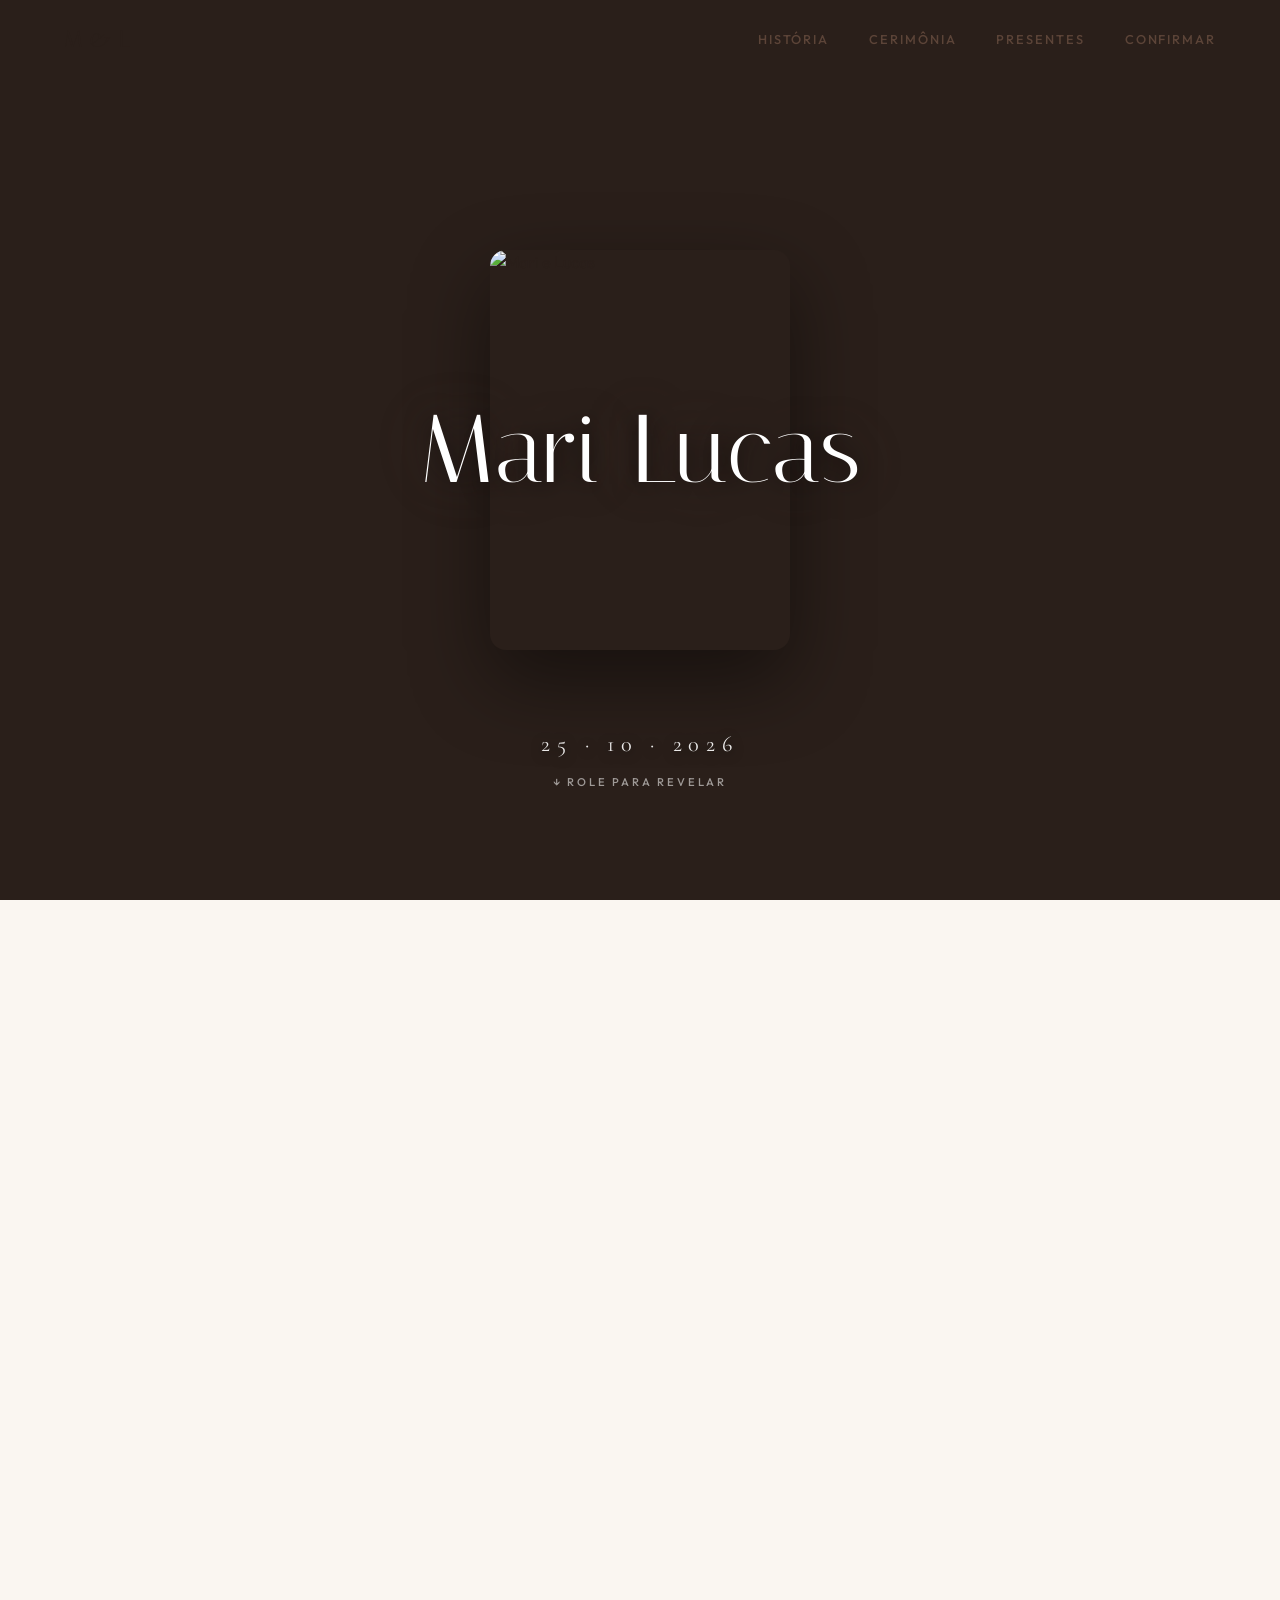
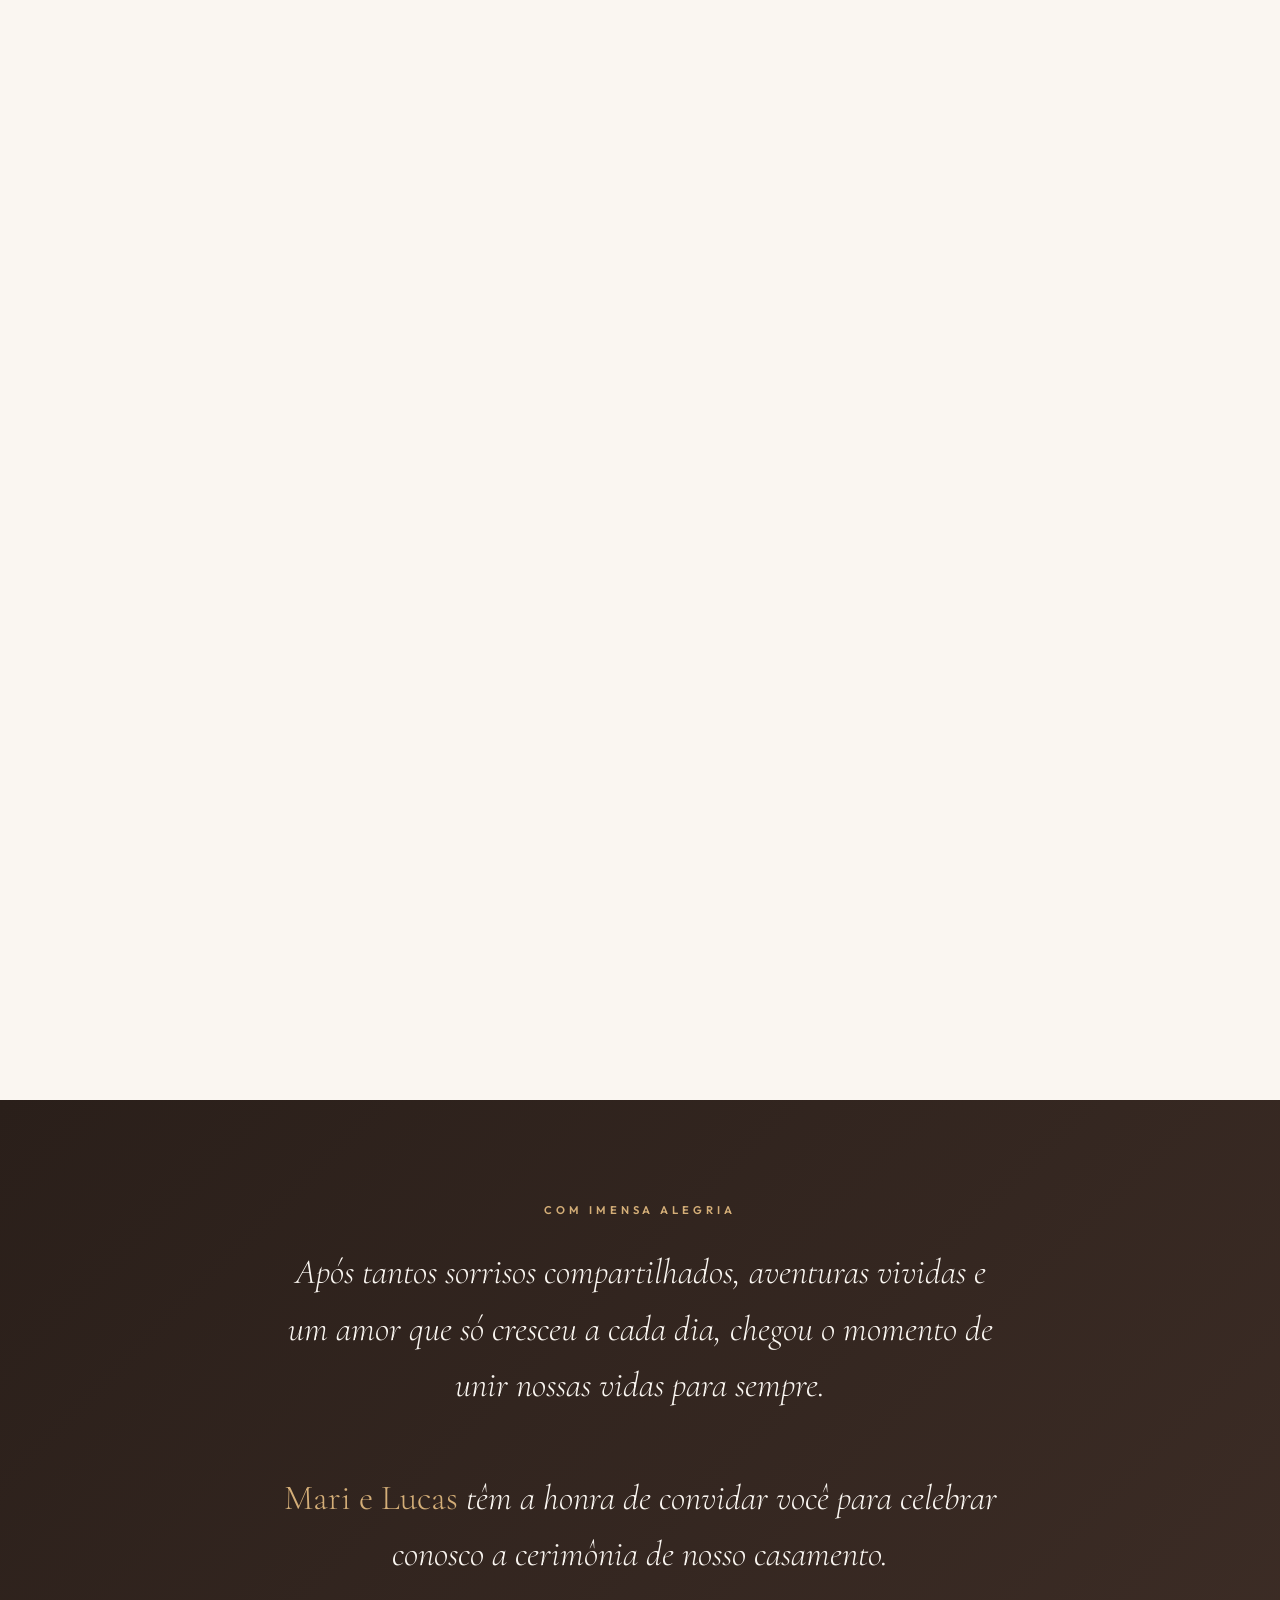
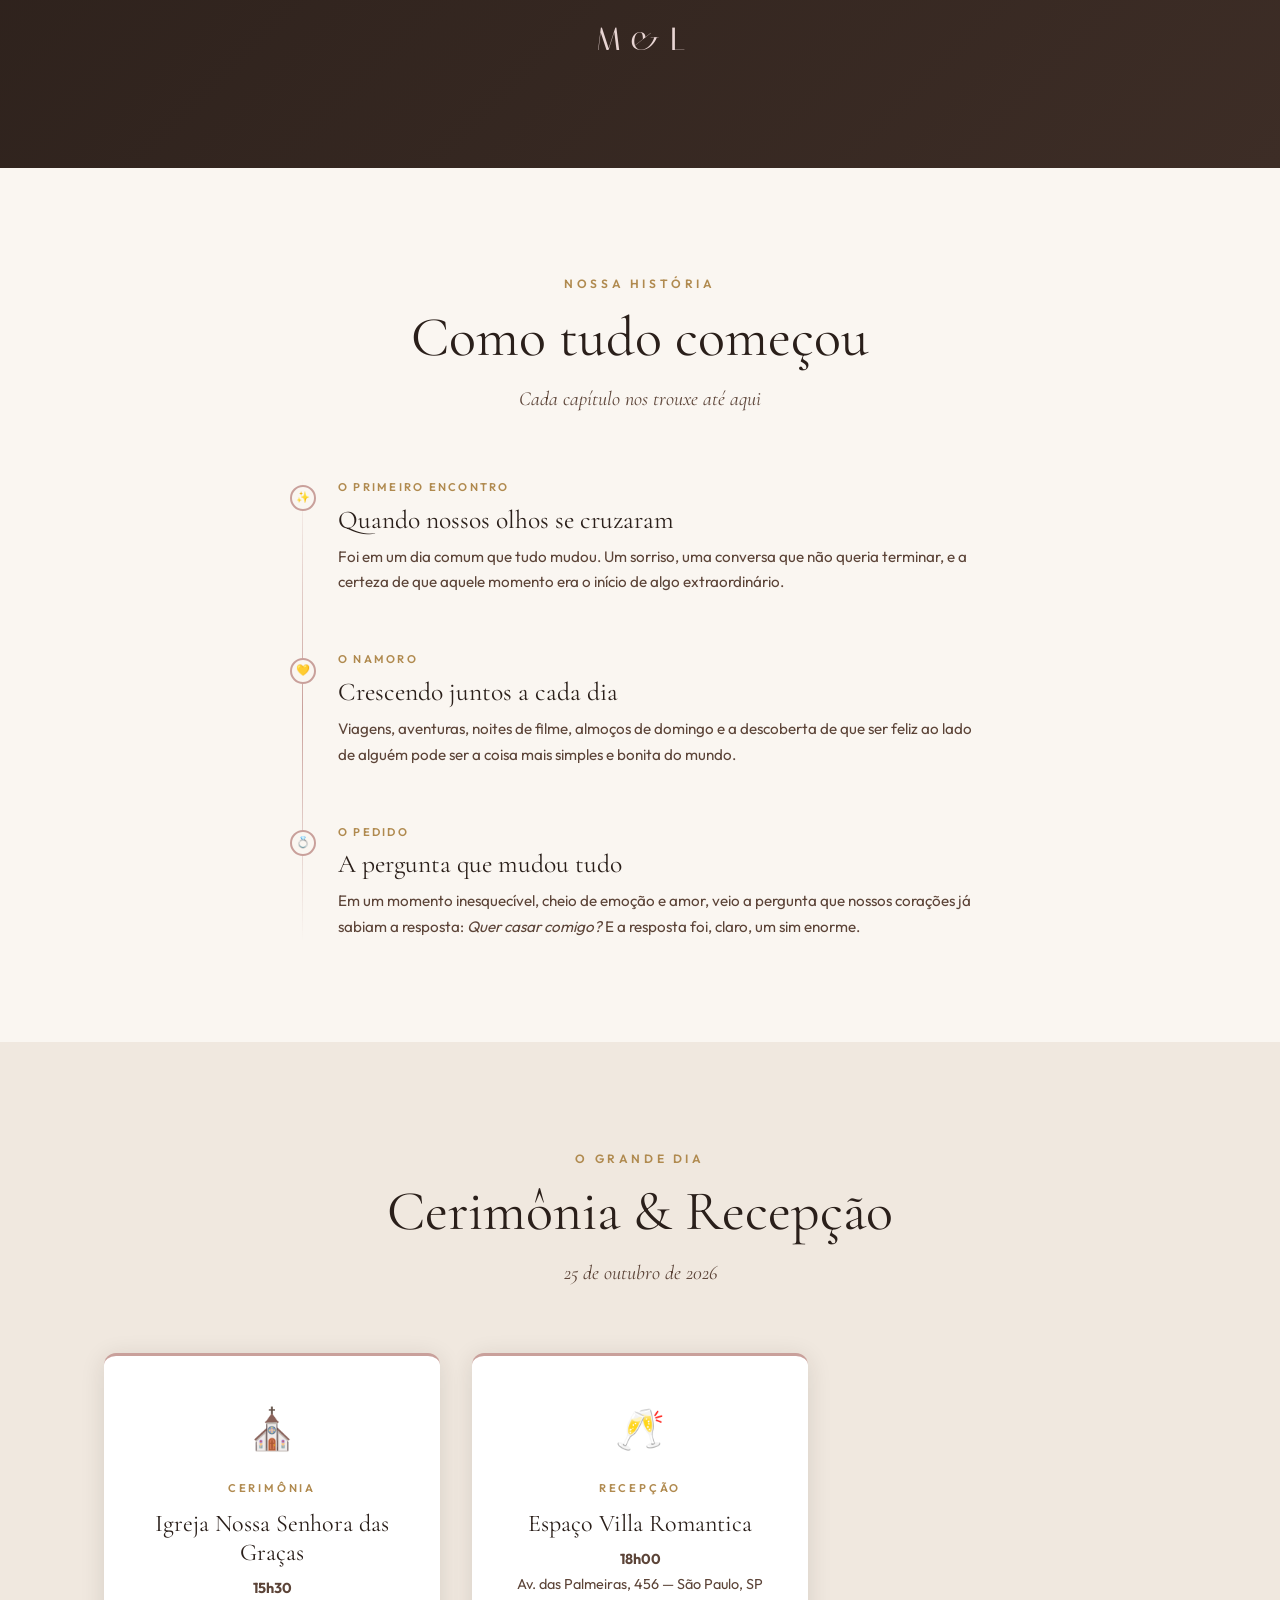
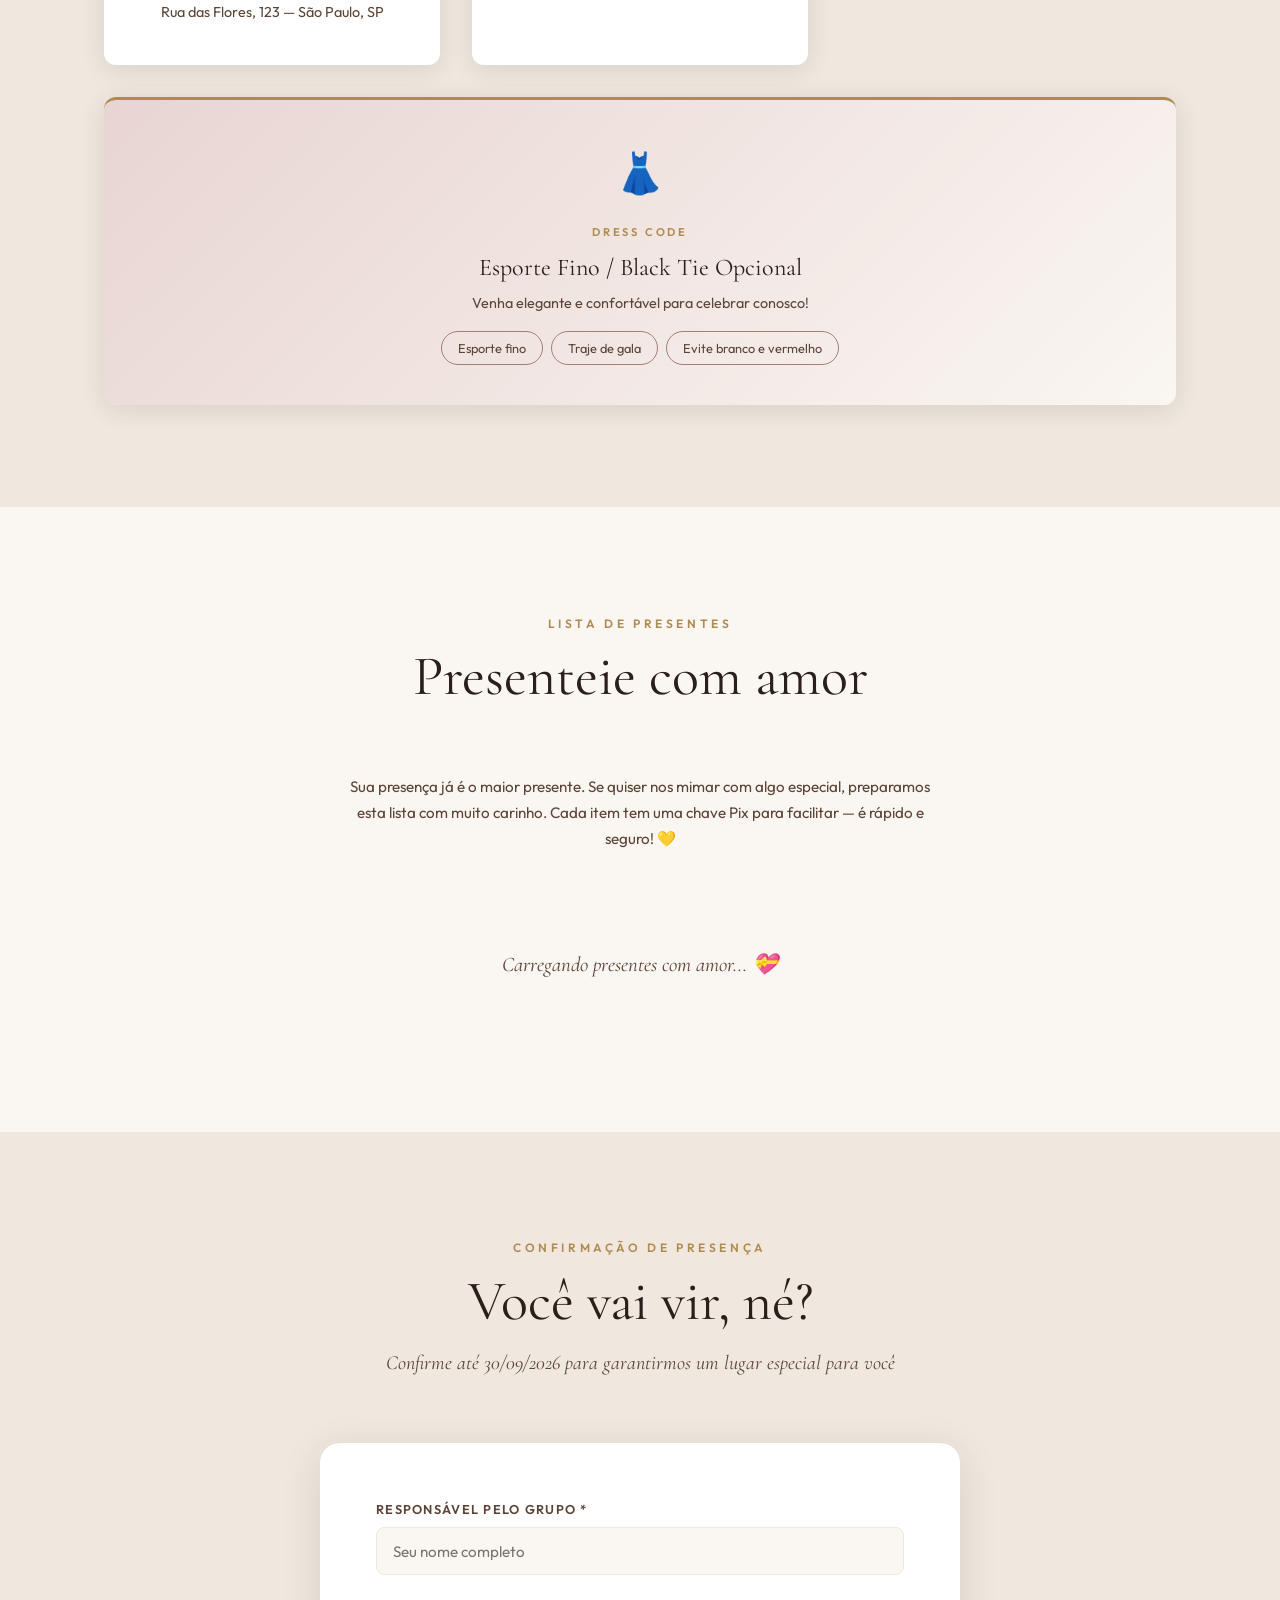
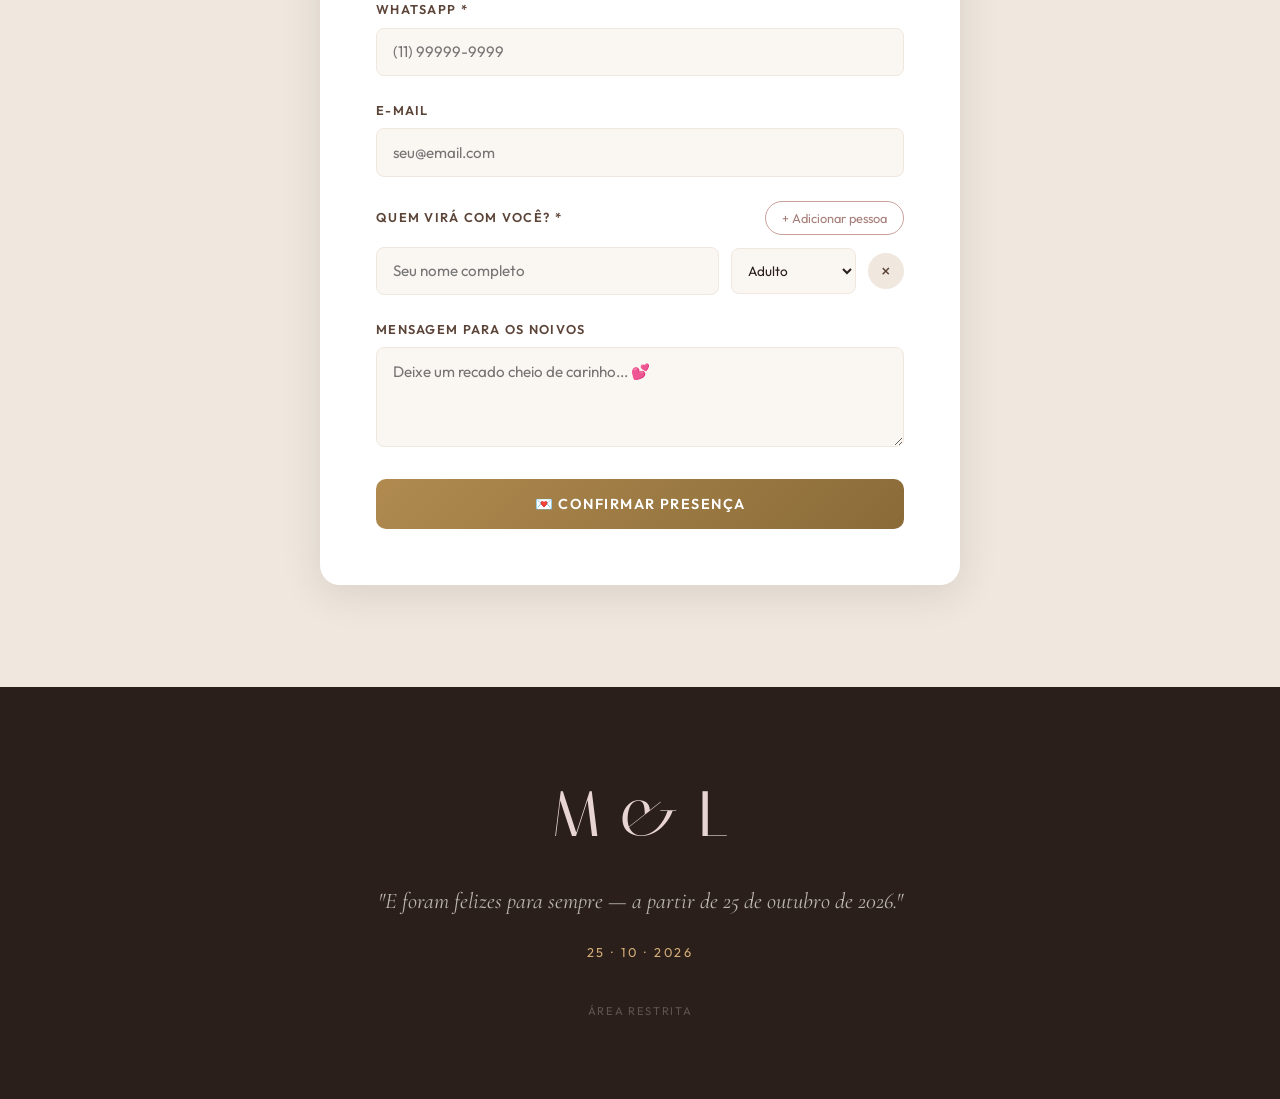
==== index.html @ bda90b71 "feat: site casamento Mari & Lucas" ====
<!DOCTYPE html>
<html lang="pt-BR">
<head>
  <meta charset="UTF-8">
  <meta name="viewport" content="width=device-width, initial-scale=1.0">
  <meta name="description" content="Casamento de Mari e Lucas — 25 de outubro de 2026">
  <title>Mari & Lucas — 25.10.2026</title>
  <link rel="stylesheet" href="style.css">
  <!-- Open Graph -->
  <meta property="og:title" content="Mari & Lucas — Nosso Casamento">
  <meta property="og:description" content="Junte-se a nós neste dia especial — 25 de outubro de 2026">
  <meta property="og:type" content="website">
</head>
<body>

<!-- ── Loader ──────────────────────────────────────────────── -->
<div id="loader">
  <div class="loader-monogram">M &amp; L</div>
  <div class="loader-line"></div>
</div>

<!-- ── Nav ────────────────────────────────────────────────── -->
<nav id="nav">
  <div class="nav-logo">M &amp; L</div>
  <ul class="nav-links">
    <li><a href="#historia">História</a></li>
    <li><a href="#cerimonia">Cerimônia</a></li>
    <li><a href="#presentes">Presentes</a></li>
    <li><a href="#rsvp">Confirmar</a></li>
  </ul>
  <button class="nav-burger" aria-label="Menu">
    <span></span><span></span><span></span>
  </button>
</nav>

<!-- ── Hero: Scroll Expansion ─────────────────────────────── -->
<div id="shero-track">
<section id="hero">

  <!-- BG (some conforme scroll avança) -->
  <div class="shero-bg" id="shero-bg">
    <img src="https://images.unsplash.com/photo-1511795409834-ef04bbd61622?w=1920&q=80&auto=format&fit=crop" alt="" loading="eager">
    <div class="shero-bg-dim"></div>
  </div>

  <!-- Card central que expande -->
  <div class="shero-media" id="shero-media">
    <img src="https://images.unsplash.com/photo-1519741497674-611481863552?w=1280&q=80&auto=format&fit=crop" alt="Mari e Lucas" class="shero-media-img" loading="eager">
    <div class="shero-media-dim" id="shero-media-dim"></div>
  </div>

  <!-- Nomes: separam-se horizontalmente conforme o scroll -->
  <div class="shero-split" aria-hidden="true">
    <span class="shero-word" id="shero-word-left">Mari</span>
    <span class="shero-word" id="shero-word-right">Lucas</span>
  </div>

  <!-- Meta abaixo do card -->
  <div class="shero-meta" id="shero-meta">
    <span class="shero-meta-date" id="shero-meta-date">25 · 10 · 2026</span>
    <span class="shero-meta-hint" id="shero-meta-hint">&#8595; Role para revelar</span>
  </div>

  <!-- Conteúdo revelado após expansão total -->
  <div class="shero-revealed" id="shero-revealed">
    <span class="section-eyebrow shero-eyebrow">Save the Date</span>
    <h1 class="hero-names shero-hero-names">
      Mari <span class="hero-ampersand shero-ampersand">&amp;</span> Lucas
    </h1>
    <p class="hero-date shero-hero-date">25 de outubro de 2026 · São Paulo</p>
    <div class="countdown shero-countdown">
      <div class="countdown-item"><span class="countdown-number" id="cd-days">--</span><span class="countdown-label shero-cd-label">Dias</span></div>
      <span class="countdown-sep shero-cd-sep">:</span>
      <div class="countdown-item"><span class="countdown-number" id="cd-hours">--</span><span class="countdown-label shero-cd-label">Horas</span></div>
      <span class="countdown-sep shero-cd-sep">:</span>
      <div class="countdown-item"><span class="countdown-number" id="cd-minutes">--</span><span class="countdown-label shero-cd-label">Min</span></div>
      <span class="countdown-sep shero-cd-sep">:</span>
      <div class="countdown-item"><span class="countdown-number" id="cd-seconds">--</span><span class="countdown-label shero-cd-label">Seg</span></div>
    </div>
    <a href="#rsvp" class="cta-btn shero-cta"><span>💌</span> Confirmar presença</a>
  </div>

  <!-- Flores mantidas (aparecem com o conteúdo revelado) -->
  <div class="flores-container" aria-hidden="true">

    <!-- Rosa grande — canto superior esquerdo -->
    <div class="flor" id="flor-1" style="top:-2%;left:-4%;width:320px;opacity:0.82">
      <svg viewBox="0 0 300 340" xmlns="http://www.w3.org/2000/svg">
        <g fill="none" stroke-linecap="round" stroke-linejoin="round">
          <!-- Caule -->
          <path d="M150 330 Q145 260 140 200 Q135 150 150 80" stroke="#8a9e6a" stroke-width="2.5" fill="none"/>
          <!-- Folha esquerda -->
          <path d="M143 210 Q110 190 95 165 Q120 158 143 180Z" fill="#a8bf80" opacity="0.7"/>
          <!-- Folha direita -->
          <path d="M140 170 Q170 148 190 130 Q182 158 155 165Z" fill="#8a9e6a" opacity="0.6"/>
          <!-- Pétalas rosa -->
          <ellipse cx="150" cy="72" rx="28" ry="38" fill="#e8c4c0" transform="rotate(-15,150,72)" opacity="0.9"/>
          <ellipse cx="150" cy="72" rx="28" ry="38" fill="#dba8a2" transform="rotate(30,150,72)" opacity="0.85"/>
          <ellipse cx="150" cy="72" rx="28" ry="38" fill="#e8c4c0" transform="rotate(75,150,72)" opacity="0.8"/>
          <ellipse cx="150" cy="72" rx="28" ry="38" fill="#d4948e" transform="rotate(120,150,72)" opacity="0.85"/>
          <ellipse cx="150" cy="72" rx="28" ry="38" fill="#e8c4c0" transform="rotate(165,150,72)" opacity="0.9"/>
          <!-- Centro -->
          <circle cx="150" cy="72" r="16" fill="#c9847e"/>
          <circle cx="150" cy="72" r="9"  fill="#b87070"/>
          <!-- Botão pequeno -->
          <ellipse cx="168" cy="110" rx="10" ry="14" fill="#e8c4c0" transform="rotate(20,168,110)" opacity="0.75"/>
          <ellipse cx="168" cy="110" rx="10" ry="14" fill="#dba8a2" transform="rotate(80,168,110)" opacity="0.7"/>
          <circle cx="168" cy="110" r="6" fill="#c9847e" opacity="0.8"/>
        </g>
      </svg>
    </div>

    <!-- Cerejeira — canto superior direito -->
    <div class="flor" id="flor-2" style="top:-3%;right:-5%;width:280px;opacity:0.78">
      <svg viewBox="0 0 280 320" xmlns="http://www.w3.org/2000/svg">
        <g fill="none">
          <!-- Galhos -->
          <path d="M200 310 Q190 250 170 200 Q155 165 120 120" stroke="#9e8060" stroke-width="2" fill="none"/>
          <path d="M170 200 Q190 175 210 150" stroke="#9e8060" stroke-width="1.5" fill="none"/>
          <path d="M155 165 Q130 145 110 155" stroke="#9e8060" stroke-width="1.5" fill="none"/>
          <path d="M140 135 Q115 110 100 95"  stroke="#9e8060" stroke-width="1.5" fill="none"/>
          <!-- Flores cerejeira -->
          <g opacity="0.88">
            <circle cx="120" cy="118" r="14" fill="#f0d0d5"/>
            <circle cx="112" cy="112" r="10" fill="#e8c0c5"/>
            <circle cx="130" cy="110" r="10" fill="#f0d0d5"/>
            <circle cx="118" cy="105" r="8"  fill="#e0b0b8"/>
            <circle cx="124" cy="116" r="5"  fill="#c8908a"/>
          </g>
          <g opacity="0.82">
            <circle cx="210" cy="148" r="12" fill="#f0d0d5"/>
            <circle cx="202" cy="142" r="9"  fill="#e8c0c5"/>
            <circle cx="220" cy="142" r="9"  fill="#f0d0d5"/>
            <circle cx="208" cy="136" r="7"  fill="#e0b0b8"/>
            <circle cx="214" cy="148" r="4"  fill="#c8908a"/>
          </g>
          <g opacity="0.76">
            <circle cx="100" cy="93"  r="11" fill="#f0d0d5"/>
            <circle cx="93"  cy="88"  r="8"  fill="#e8c0c5"/>
            <circle cx="109" cy="88"  r="8"  fill="#f0d0d5"/>
            <circle cx="100" cy="82"  r="6"  fill="#e0b0b8"/>
            <circle cx="102" cy="93"  r="4"  fill="#c8908a"/>
          </g>
          <g opacity="0.70">
            <circle cx="110" cy="153" r="10" fill="#f0d0d5"/>
            <circle cx="104" cy="148" r="7"  fill="#e8c0c5"/>
            <circle cx="117" cy="148" r="7"  fill="#f0d0d5"/>
            <circle cx="110" cy="143" r="5"  fill="#e0b0b8"/>
            <circle cx="112" cy="153" r="3.5" fill="#c8908a"/>
          </g>
          <!-- Pétalas caindo -->
          <ellipse cx="155" cy="178" rx="5" ry="8"  fill="#f0d0d5" transform="rotate(30,155,178)"  opacity="0.6"/>
          <ellipse cx="175" cy="220" rx="4" ry="7"  fill="#e8c0c5" transform="rotate(-20,175,220)" opacity="0.5"/>
          <ellipse cx="135" cy="195" rx="4" ry="6"  fill="#f0d0d5" transform="rotate(50,135,195)"  opacity="0.45"/>
        </g>
      </svg>
    </div>

    <!-- Eucalipto/verdura — esquerda meio -->
    <div class="flor" id="flor-3" style="top:28%;left:-3%;width:200px;opacity:0.65">
      <svg viewBox="0 0 200 300" xmlns="http://www.w3.org/2000/svg">
        <g fill="none">
          <path d="M100 290 Q98 240 95 180 Q92 130 100 60" stroke="#7a9e78" stroke-width="2" fill="none"/>
          <ellipse cx="88"  cy="240" rx="22" ry="14" fill="#a0c090" transform="rotate(-30,88,240)"  opacity="0.7"/>
          <ellipse cx="110" cy="210" rx="22" ry="14" fill="#8ab080" transform="rotate(25,110,210)"  opacity="0.65"/>
          <ellipse cx="85"  cy="178" rx="20" ry="13" fill="#a0c090" transform="rotate(-35,85,178)"  opacity="0.68"/>
          <ellipse cx="112" cy="150" rx="20" ry="13" fill="#8ab080" transform="rotate(30,112,150)"  opacity="0.62"/>
          <ellipse cx="87"  cy="120" rx="18" ry="12" fill="#a0c090" transform="rotate(-25,87,120)"  opacity="0.65"/>
          <ellipse cx="110" cy="95"  rx="18" ry="12" fill="#8ab080" transform="rotate(20,110,95)"   opacity="0.60"/>
          <ellipse cx="96"  cy="68"  rx="16" ry="10" fill="#a0c090" transform="rotate(-15,96,68)"   opacity="0.55"/>
        </g>
      </svg>
    </div>

    <!-- Margarida — direita meio-baixo -->
    <div class="flor" id="flor-4" style="top:42%;right:-2%;width:180px;opacity:0.70">
      <svg viewBox="0 0 200 280" xmlns="http://www.w3.org/2000/svg">
        <g fill="none">
          <path d="M100 270 Q102 220 105 170 Q108 130 100 70" stroke="#8a9e6a" stroke-width="2" fill="none"/>
          <path d="M103 180 Q125 165 140 145 Q128 168 105 172Z" fill="#a8bf80" opacity="0.65"/>
          <path d="M104 150 Q80 133 68 112 Q92 118 105 138Z"  fill="#8a9e6a" opacity="0.60"/>
          <!-- Margarida -->
          <g transform="translate(100,68)">
            <ellipse rx="7" ry="20" fill="#faf0e0" transform="rotate(0)"   opacity="0.9"/>
            <ellipse rx="7" ry="20" fill="#f5e8d0" transform="rotate(36)"  opacity="0.85"/>
            <ellipse rx="7" ry="20" fill="#faf0e0" transform="rotate(72)"  opacity="0.9"/>
            <ellipse rx="7" ry="20" fill="#f5e8d0" transform="rotate(108)" opacity="0.85"/>
            <ellipse rx="7" ry="20" fill="#faf0e0" transform="rotate(144)" opacity="0.9"/>
            <ellipse rx="7" ry="20" fill="#f5e8d0" transform="rotate(180)" opacity="0.85"/>
            <ellipse rx="7" ry="20" fill="#faf0e0" transform="rotate(216)" opacity="0.9"/>
            <ellipse rx="7" ry="20" fill="#f5e8d0" transform="rotate(252)" opacity="0.85"/>
            <ellipse rx="7" ry="20" fill="#faf0e0" transform="rotate(288)" opacity="0.9"/>
            <ellipse rx="7" ry="20" fill="#f5e8d0" transform="rotate(324)" opacity="0.85"/>
            <circle r="13" fill="#d4a840"/>
            <circle r="8"  fill="#b88828"/>
          </g>
          <!-- Botão -->
          <g transform="translate(118,120)">
            <ellipse rx="5" ry="13" fill="#faf0e0" transform="rotate(0)"   opacity="0.75"/>
            <ellipse rx="5" ry="13" fill="#f5e8d0" transform="rotate(60)"  opacity="0.7"/>
            <ellipse rx="5" ry="13" fill="#faf0e0" transform="rotate(120)" opacity="0.75"/>
            <ellipse rx="5" ry="13" fill="#f5e8d0" transform="rotate(180)" opacity="0.7"/>
            <ellipse rx="5" ry="13" fill="#faf0e0" transform="rotate(240)" opacity="0.75"/>
            <ellipse rx="5" ry="13" fill="#f5e8d0" transform="rotate(300)" opacity="0.7"/>
            <circle r="8" fill="#d4a840"/>
          </g>
        </g>
      </svg>
    </div>

    <!-- Peônia pequena — canto inferior esquerdo do hero -->
    <div class="flor" id="flor-5" style="bottom:4%;left:3%;width:160px;opacity:0.60">
      <svg viewBox="0 0 180 200" xmlns="http://www.w3.org/2000/svg">
        <g fill="none">
          <path d="M90 190 Q88 160 85 130 Q82 100 90 55" stroke="#8a9e6a" stroke-width="1.8" fill="none"/>
          <path d="M87 140 Q62 125 50 105 Q74 110 87 130Z" fill="#a8bf80" opacity="0.6"/>
          <path d="M88 110 Q110 95 125 78 Q115 100 92 105Z" fill="#8a9e6a" opacity="0.55"/>
          <!-- Peônia -->
          <ellipse cx="90" cy="52" rx="24" ry="30" fill="#edc8c4" transform="rotate(-10,90,52)" opacity="0.88"/>
          <ellipse cx="90" cy="52" rx="24" ry="30" fill="#e4b8b2" transform="rotate(34,90,52)"  opacity="0.82"/>
          <ellipse cx="90" cy="52" rx="24" ry="30" fill="#edc8c4" transform="rotate(78,90,52)"  opacity="0.85"/>
          <ellipse cx="90" cy="52" rx="24" ry="30" fill="#e4b8b2" transform="rotate(122,90,52)" opacity="0.80"/>
          <ellipse cx="90" cy="52" rx="20" ry="25" fill="#f0d0cc" transform="rotate(12,90,52)"  opacity="0.9"/>
          <ellipse cx="90" cy="52" rx="20" ry="25" fill="#e8c0bc" transform="rotate(57,90,52)"  opacity="0.85"/>
          <ellipse cx="90" cy="52" rx="20" ry="25" fill="#f0d0cc" transform="rotate(102,90,52)" opacity="0.9"/>
          <circle cx="90" cy="52" r="12" fill="#d4a0a0"/>
          <circle cx="90" cy="52" r="6"  fill="#c08888"/>
        </g>
      </svg>
    </div>

    <!-- Ramo dourado — canto inferior direito do hero -->
    <div class="flor" id="flor-6" style="bottom:2%;right:2%;width:200px;opacity:0.55">
      <svg viewBox="0 0 220 240" xmlns="http://www.w3.org/2000/svg">
        <g fill="none">
          <path d="M110 230 Q108 190 106 155 Q104 120 110 70" stroke="#b09050" stroke-width="1.8" fill="none"/>
          <path d="M107 165 Q82 148 68 128 Q90 132 107 152Z"  fill="#c8a860" opacity="0.55"/>
          <path d="M108 135 Q132 118 148 100 Q136 124 110 128Z" fill="#b09050" opacity="0.50"/>
          <path d="M109 105 Q88 88 75 68 Q97 76 109 96Z"    fill="#c8a860" opacity="0.48"/>
          <!-- Berries douradas -->
          <circle cx="110" cy="68" r="9"  fill="#c8a840" opacity="0.80"/>
          <circle cx="102" cy="60" r="7"  fill="#d4b850" opacity="0.75"/>
          <circle cx="120" cy="60" r="7"  fill="#c0983a" opacity="0.78"/>
          <circle cx="108" cy="52" r="6"  fill="#d4b850" opacity="0.70"/>
          <circle cx="118" cy="52" r="5"  fill="#c8a840" opacity="0.72"/>
          <circle cx="110" cy="44" r="5"  fill="#d4b850" opacity="0.65"/>
          <!-- Hastes berries -->
          <line x1="110" y1="68" x2="102" y2="60" stroke="#9e7830" stroke-width="1" opacity="0.6"/>
          <line x1="110" y1="68" x2="120" y2="60" stroke="#9e7830" stroke-width="1" opacity="0.6"/>
          <line x1="110" y1="68" x2="108" y2="52" stroke="#9e7830" stroke-width="1" opacity="0.5"/>
          <line x1="110" y1="68" x2="118" y2="52" stroke="#9e7830" stroke-width="1" opacity="0.5"/>
          <line x1="110" y1="68" x2="110" y2="44" stroke="#9e7830" stroke-width="1" opacity="0.45"/>
        </g>
      </svg>
    </div>

  </div>
  <!-- /flores-container -->

</section>
</div><!-- /#shero-track -->

<!-- ── Anúncio ─────────────────────────────────────────────── -->
<section id="anuncio">
  <div class="anuncio-inner">
    <div class="anuncio-eyebrow reveal">Com imensa alegria</div>
    <p class="anuncio-text reveal reveal-delay-1">
      Após tantos sorrisos compartilhados, aventuras vividas
      e um amor que só cresceu a cada dia, chegou o momento
      de unir nossas vidas para sempre.<br><br>
      <em>Mari e Lucas</em> têm a honra de convidar você
      para celebrar conosco a cerimônia de nosso casamento.
    </p>
    <div class="anuncio-signature reveal reveal-delay-2">M &amp; L</div>
  </div>
</section>

<!-- ── História ────────────────────────────────────────────── -->
<section id="historia">
  <div class="section">
    <div class="section-header reveal">
      <span class="section-eyebrow">Nossa história</span>
      <h2 class="section-title">Como tudo começou</h2>
      <p class="section-subtitle">Cada capítulo nos trouxe até aqui</p>
    </div>

    <div class="timeline">
      <div class="timeline-item reveal">
        <div class="timeline-dot">✨</div>
        <div class="timeline-year">O primeiro encontro</div>
        <h3 class="timeline-title">Quando nossos olhos se cruzaram</h3>
        <p class="timeline-desc">
          Foi em um dia comum que tudo mudou. Um sorriso, uma conversa que não queria terminar,
          e a certeza de que aquele momento era o início de algo extraordinário.
        </p>
      </div>

      <div class="timeline-item reveal reveal-delay-1">
        <div class="timeline-dot">💛</div>
        <div class="timeline-year">O namoro</div>
        <h3 class="timeline-title">Crescendo juntos a cada dia</h3>
        <p class="timeline-desc">
          Viagens, aventuras, noites de filme, almoços de domingo e a descoberta de que
          ser feliz ao lado de alguém pode ser a coisa mais simples e bonita do mundo.
        </p>
      </div>

      <div class="timeline-item reveal reveal-delay-2">
        <div class="timeline-dot">💍</div>
        <div class="timeline-year">O pedido</div>
        <h3 class="timeline-title">A pergunta que mudou tudo</h3>
        <p class="timeline-desc">
          Em um momento inesquecível, cheio de emoção e amor, veio a pergunta que
          nossos corações já sabiam a resposta: <em>Quer casar comigo?</em>
          E a resposta foi, claro, um sim enorme.
        </p>
      </div>
    </div>
  </div>
</section>

<!-- ── Cerimônia ────────────────────────────────────────────── -->
<section id="cerimonia">
  <div class="section">
    <div class="section-header reveal">
      <span class="section-eyebrow">O grande dia</span>
      <h2 class="section-title">Cerimônia &amp; Recepção</h2>
      <p class="section-subtitle">25 de outubro de 2026</p>
    </div>

    <div class="cerimonia-grid">
      <div class="cerimonia-card reveal">
        <div class="cerimonia-icon">⛪</div>
        <div class="cerimonia-tipo">Cerimônia</div>
        <h3 class="cerimonia-name" id="venue-ceremony-name">Igreja Nossa Senhora das Graças</h3>
        <p class="cerimonia-info">
          <strong>15h30</strong><br>
          <span id="venue-ceremony-address">Rua das Flores, 123 — São Paulo, SP</span>
        </p>
      </div>

      <div class="cerimonia-card reveal reveal-delay-1">
        <div class="cerimonia-icon">🥂</div>
        <div class="cerimonia-tipo">Recepção</div>
        <h3 class="cerimonia-name" id="venue-reception-name">Espaço Villa Romantica</h3>
        <p class="cerimonia-info">
          <strong>18h00</strong><br>
          <span id="venue-reception-address">Av. das Palmeiras, 456 — São Paulo, SP</span>
        </p>
      </div>

      <div class="cerimonia-card dresscode-card reveal reveal-delay-2">
        <div class="cerimonia-icon">👗</div>
        <div class="cerimonia-tipo">Dress Code</div>
        <h3 class="cerimonia-name">Esporte Fino / Black Tie Opcional</h3>
        <p class="cerimonia-info">Venha elegante e confortável para celebrar conosco!</p>
        <div class="dresscode-tags">
          <span class="dresscode-tag">Esporte fino</span>
          <span class="dresscode-tag">Traje de gala</span>
          <span class="dresscode-tag">Evite branco e vermelho</span>
        </div>
      </div>
    </div>
  </div>
</section>

<!-- ── Presentes ────────────────────────────────────────────── -->
<section id="presentes">
  <div class="section">
    <div class="section-header reveal">
      <span class="section-eyebrow">Lista de presentes</span>
      <h2 class="section-title">Presenteie com amor</h2>
    </div>

    <p class="presentes-intro reveal">
      Sua presença já é o maior presente. Se quiser nos mimar com algo especial,
      preparamos esta lista com muito carinho. Cada item tem uma chave Pix para
      facilitar — é rápido e seguro! 💛
    </p>

    <div id="presentes-grid" class="presentes-grid">
      <div class="presentes-loading">Carregando presentes com amor... 💝</div>
    </div>
  </div>
</section>

<!-- ── Modal de Presente ────────────────────────────────────── -->
<div id="modal-overlay" class="modal-overlay" role="dialog" aria-modal="true">
  <div class="modal">
    <button class="modal-close" onclick="fecharModal()" aria-label="Fechar">×</button>

    <!-- Step 1: Pix -->
    <div id="modal-step-1" class="modal-step active">
      <span class="section-eyebrow">Você escolheu</span>
      <h3 class="modal-presente-nome" id="modal-nome">—</h3>
      <div class="modal-presente-valor" id="modal-valor">—</div>

      <p class="modal-instrucao">
        Copie a chave Pix abaixo, abra o aplicativo do seu banco,
        e faça o Pix para os noivos. Depois volte aqui e confirme! 💛
      </p>

      <div class="pix-box">
        <div>
          <div style="font-size:0.7rem;color:var(--brown-mid);margin-bottom:0.25rem;">Chave Pix · <span id="modal-pix-nome"></span></div>
          <div class="pix-key" id="modal-pix-key">—</div>
        </div>
        <button id="btn-copy-pix" class="btn-copy">Copiar</button>
      </div>

      <button id="btn-ja-fiz-pix" class="btn-primary">✓ Já fiz o Pix</button>
      <button onclick="fecharModal()" class="btn-secondary">Voltar para presentes</button>
    </div>

    <!-- Step 2: Formulário -->
    <div id="modal-step-2" class="modal-step">
      <span class="section-eyebrow">Confirmar presente</span>
      <h3 style="font-family:'Cormorant Garamond',serif;font-size:1.5rem;margin:0.5rem 0 1.5rem;">Conta pra gente que foi você! 💕</h3>

      <form id="modal-form" novalidate>
        <input type="hidden" id="modal-presente-nome-form">
        <input type="hidden" id="modal-presente-valor-form">

        <div class="form-group-modal">
          <label class="form-label" for="modal-nome-pessoa">Seu nome *</label>
          <input class="form-input" type="text" id="modal-nome-pessoa" placeholder="Como você se chama" required>
        </div>

        <div class="form-group-modal">
          <label class="form-label" for="modal-telefone">WhatsApp *</label>
          <input class="form-input" type="tel" id="modal-telefone" placeholder="(11) 99999-9999" required>
        </div>

        <div class="form-group-modal">
          <label class="form-label" for="modal-mensagem-pix">Mensagem para os noivos</label>
          <textarea class="form-input form-textarea" id="modal-mensagem-pix" placeholder="Escreva algo com carinho... 💛" style="min-height:80px;"></textarea>
        </div>

        <button type="submit" id="btn-confirmar-pix" class="btn-primary">Confirmar presente 🎁</button>
        <button type="button" id="btn-voltar-pix" class="btn-secondary">← Voltar</button>
      </form>
    </div>

    <!-- Step 3: Sucesso -->
    <div id="modal-step-3" class="modal-step">
      <div class="modal-success">
        <div class="modal-success-icon">💝</div>
        <h3>Muito obrigados!</h3>
        <p>Seu presente foi registrado com muito amor.<br>
           Mal podemos esperar para celebrar com você!</p>
        <button id="btn-fechar-modal" class="btn-primary" style="margin-top:1.5rem;">Fechar</button>
      </div>
    </div>
  </div>
</div>

<!-- ── RSVP ────────────────────────────────────────────────── -->
<section id="rsvp">
  <div class="section">
    <div class="section-header reveal">
      <span class="section-eyebrow">Confirmação de presença</span>
      <h2 class="section-title">Você vai vir, né?</h2>
      <p class="section-subtitle">Confirme até 30/09/2026 para garantirmos um lugar especial para você</p>
    </div>

    <div class="rsvp-form reveal">
      <form id="rsvp-form" novalidate>
        <div class="form-group">
          <label class="form-label" for="rsvp-responsavel">Responsável pelo grupo *</label>
          <input class="form-input" type="text" id="rsvp-responsavel" placeholder="Seu nome completo" required>
        </div>

        <div class="form-group">
          <label class="form-label" for="rsvp-telefone">WhatsApp *</label>
          <input class="form-input" type="tel" id="rsvp-telefone" placeholder="(11) 99999-9999" required>
        </div>

        <div class="form-group">
          <label class="form-label" for="rsvp-email">E-mail</label>
          <input class="form-input" type="email" id="rsvp-email" placeholder="seu@email.com">
        </div>

        <!-- Lista de convidados -->
        <div class="form-group">
          <div class="convidados-header">
            <label class="form-label" style="margin:0;">Quem virá com você? *</label>
            <button type="button" id="btn-add-convidado" class="btn-add-convidado">
              + Adicionar pessoa
            </button>
          </div>

          <div id="convidados-container">
            <div class="convidado-row">
              <input type="text" class="form-input convidado-nome" placeholder="Seu nome completo" required>
              <select class="convidado-faixa">
                <option value="adulto">Adulto</option>
                <option value="crianca">Criança (≤12)</option>
              </select>
              <button type="button" class="btn-remove-convidado" onclick="removeConvidado(this)">×</button>
            </div>
          </div>
        </div>

        <div class="form-group">
          <label class="form-label" for="rsvp-mensagem">Mensagem para os noivos</label>
          <textarea class="form-input form-textarea" id="rsvp-mensagem" placeholder="Deixe um recado cheio de carinho... 💕"></textarea>
        </div>

        <button type="submit" id="btn-rsvp-submit" class="btn-primary">
          💌 Confirmar presença
        </button>
      </form>

      <div id="rsvp-success" class="rsvp-success">
        <div class="rsvp-success-icon">🎊</div>
        <h3>Presença confirmada!</h3>
        <p>Que alegria! Mal podemos esperar para celebrar com você no dia 25/10/2026. 💕</p>
      </div>
    </div>
  </div>
</section>

<!-- ── Footer ──────────────────────────────────────────────── -->
<footer id="footer">
  <div class="footer-monogram">M &amp; L</div>
  <p class="footer-frase">"E foram felizes para sempre — a partir de 25 de outubro de 2026."</p>
  <div class="footer-date">25 · 10 · 2026</div>
  <a href="admin.html" class="footer-admin-link">área restrita</a>
</footer>

<!-- ── Scripts ─────────────────────────────────────────────── -->
<script src="config.js"></script>
<script>
  // Preenche info de venue a partir do config
  document.addEventListener('DOMContentLoaded', () => {
    const set = (id, val) => { const el = document.getElementById(id); if (el && val) el.textContent = val; };
    set('venue-ceremony-name',    CONFIG.VENUE_CEREMONY);
    set('venue-ceremony-address', CONFIG.VENUE_CEREMONY_ADDRESS);
    set('venue-reception-name',   CONFIG.VENUE_RECEPTION);
    set('venue-reception-address',CONFIG.VENUE_RECEPTION_ADDRESS);
  });
</script>
<script src="script.js"></script>
</body>
</html>
---- style.css ----
/* ============================================================
   style.css — Site de Casamento Mari & Lucas
   Paleta: rosé #c9a09b · dourado #b08a4f · off-white #faf6f1 · marrom #2a1f1a
   ============================================================ */

@import url('https://fonts.googleapis.com/css2?family=Cormorant+Garamond:ital,wght@0,300;0,400;0,500;0,600;1,300;1,400;1,500&family=Italiana&family=Outfit:wght@300;400;500;600&display=swap');

/* ── Reset & Base ─────────────────────────────────────────── */
*, *::before, *::after { box-sizing: border-box; margin: 0; padding: 0; }

:root {
  --rose:      #c9a09b;
  --rose-light:#e8d5d3;
  --rose-dark: #a57e79;
  --gold:      #b08a4f;
  --gold-light:#d4ae78;
  --gold-dark: #8a6b38;
  --cream:     #faf6f1;
  --cream-dark:#f0e8df;
  --brown:     #2a1f1a;
  --brown-mid: #5c4438;
  --white:     #ffffff;
  --shadow:    rgba(42,31,26,0.12);
  --radius:    12px;
  --transition: 0.4s cubic-bezier(0.4, 0, 0.2, 1);
}

html { scroll-behavior: smooth; font-size: 16px; }

body {
  font-family: 'Outfit', sans-serif;
  background: var(--cream);
  color: var(--brown);
  line-height: 1.6;
  overflow-x: hidden; /* evita scroll horizontal das flores */
}

img { max-width: 100%; display: block; }
a { color: inherit; text-decoration: none; }
button { cursor: pointer; border: none; background: none; font-family: inherit; }

/* ── Tipografia ───────────────────────────────────────────── */
.font-italiana   { font-family: 'Italiana', serif; }
.font-cormorant  { font-family: 'Cormorant Garamond', serif; }

h1, h2, h3 { font-family: 'Cormorant Garamond', serif; font-weight: 400; line-height: 1.2; }

.section-eyebrow {
  font-family: 'Outfit', sans-serif;
  font-size: 0.75rem;
  font-weight: 600;
  letter-spacing: 0.3em;
  text-transform: uppercase;
  color: var(--gold);
}

.section-title {
  font-family: 'Cormorant Garamond', serif;
  font-size: clamp(2rem, 5vw, 3.5rem);
  font-weight: 400;
  color: var(--brown);
  margin-top: 0.5rem;
}

.section-subtitle {
  font-family: 'Cormorant Garamond', serif;
  font-style: italic;
  font-size: clamp(1rem, 2.5vw, 1.25rem);
  color: var(--brown-mid);
  margin-top: 0.75rem;
}

/* ── Loader ───────────────────────────────────────────────── */
#loader {
  position: fixed;
  inset: 0;
  background: var(--cream);
  display: flex;
  flex-direction: column;
  align-items: center;
  justify-content: center;
  z-index: 9999;
  transition: opacity 0.6s ease, visibility 0.6s ease;
}

#loader.hidden { opacity: 0; visibility: hidden; pointer-events: none; }

.loader-monogram {
  font-family: 'Italiana', serif;
  font-size: clamp(3rem, 8vw, 5rem);
  color: var(--brown);
  animation: loaderPulse 1.5s ease-in-out infinite;
}

.loader-line {
  width: 60px;
  height: 1px;
  background: var(--gold);
  margin: 1.5rem auto 0;
  animation: loaderLine 1.5s ease-in-out infinite 0.3s;
}

@keyframes loaderPulse {
  0%, 100% { opacity: 0.4; transform: scale(0.97); }
  50%       { opacity: 1;   transform: scale(1); }
}

@keyframes loaderLine {
  0%, 100% { transform: scaleX(0.3); opacity: 0.4; }
  50%       { transform: scaleX(1);   opacity: 1; }
}

/* ── Nav ──────────────────────────────────────────────────── */
#nav {
  position: fixed;
  top: 0;
  left: 0;
  right: 0;
  z-index: 100;
  display: flex;
  align-items: center;
  justify-content: space-between;
  padding: 1.25rem 5%;
  transition: background var(--transition), box-shadow var(--transition), padding var(--transition);
}

#nav.scrolled {
  background: rgba(250,246,241,0.95);
  backdrop-filter: blur(12px);
  box-shadow: 0 1px 20px var(--shadow);
  padding: 0.85rem 5%;
}

.nav-logo {
  font-family: 'Italiana', serif;
  font-size: 1.5rem;
  color: var(--brown);
}

.nav-links {
  display: flex;
  gap: 2.5rem;
  list-style: none;
}

.nav-links a {
  font-size: 0.8rem;
  font-weight: 500;
  letter-spacing: 0.15em;
  text-transform: uppercase;
  color: var(--brown-mid);
  transition: color var(--transition);
}
.nav-links a:hover { color: var(--gold); }

.nav-burger {
  display: none;
  flex-direction: column;
  gap: 5px;
  width: 28px;
  padding: 4px 0;
}
.nav-burger span {
  display: block;
  height: 1.5px;
  background: var(--brown);
  transition: all 0.3s ease;
}

/* Mobile nav */
@media (max-width: 768px) {
  .nav-links {
    position: fixed;
    top: 0; right: -100%;
    width: 75vw;
    max-width: 320px;
    height: 100vh;
    background: var(--cream);
    flex-direction: column;
    align-items: center;
    justify-content: center;
    gap: 2.5rem;
    transition: right 0.4s ease;
    box-shadow: -8px 0 30px var(--shadow);
  }
  .nav-links.open { right: 0; }
  .nav-links a { font-size: 1rem; }
  .nav-burger { display: flex; }
}

/* ── Decorative divider ──────────────────────────────────── */
.divider {
  display: flex;
  align-items: center;
  gap: 1.5rem;
  margin: 3rem 0;
}
.divider::before, .divider::after {
  content: '';
  flex: 1;
  height: 1px;
  background: linear-gradient(to right, transparent, var(--rose));
}
.divider::after { background: linear-gradient(to left, transparent, var(--rose)); }
.divider-icon { color: var(--rose); font-size: 1.2rem; }

/* ── Flores parallax ─────────────────────────────────────── */
.flores-container {
  position: absolute;
  inset: 0;
  pointer-events: none;
  overflow: visible;
  z-index: 6;
  opacity: 0;
}

.flor {
  position: absolute;
  will-change: transform;
  transition: transform 0.05s linear;
}

.flor svg {
  width: 100%;
  height: auto;
  filter: drop-shadow(0 4px 12px rgba(201,160,155,0.18));
}

@media (max-width: 768px) { #flor-3, #flor-4 { display: none; } }
@media (max-width: 480px) { #flor-5, #flor-6 { display: none; } }

/* ── Scroll Expansion Hero ─────────────────────────────────── */
#shero-track {
  position: relative;
  height: 300vh;
}

#hero {
  position: sticky;
  top: 0;
  height: 100vh;
  overflow: hidden;
  background: var(--brown);
}

.shero-bg {
  position: absolute;
  inset: 0;
  z-index: 0;
  opacity: 0;
}
.shero-bg img {
  width: 100%;
  height: 100%;
  object-fit: cover;
  display: block;
}
.shero-bg-dim {
  position: absolute;
  inset: 0;
  background: rgba(0,0,0,0.32);
}

.shero-media {
  position: absolute;
  top: 50%;
  left: 50%;
  transform: translate(-50%, -50%);
  overflow: hidden;
  border-radius: 16px;
  z-index: 3;
  width: 300px;
  height: 400px;
  box-shadow: 0 30px 80px rgba(0,0,0,0.45);
}
@media (max-width: 768px) { .shero-media { width: 240px; height: 320px; } }

.shero-media-img {
  width: 100%;
  height: 100%;
  object-fit: cover;
  display: block;
}
.shero-media-dim { position: absolute; inset: 0; }

.shero-split {
  position: absolute;
  top: 50%;
  left: 0;
  right: 0;
  transform: translateY(-50%);
  display: flex;
  justify-content: center;
  align-items: center;
  gap: 2rem;
  z-index: 4;
  pointer-events: none;
}
.shero-word {
  font-family: 'Italiana', serif;
  font-size: clamp(2.5rem, 8vw, 6rem);
  color: #fff;
  text-shadow: 0 2px 24px rgba(0,0,0,0.65), 0 0 60px rgba(201,160,155,0.25);
  white-space: nowrap;
  will-change: transform;
}

.shero-meta {
  position: absolute;
  bottom: 12%;
  left: 0;
  right: 0;
  text-align: center;
  z-index: 4;
  display: flex;
  flex-direction: column;
  align-items: center;
  gap: 0.75rem;
}
.shero-meta-date {
  font-family: 'Cormorant Garamond', serif;
  font-size: clamp(1rem, 2.5vw, 1.4rem);
  color: rgba(255,255,255,0.9);
  letter-spacing: 0.3em;
  text-shadow: 0 2px 12px rgba(0,0,0,0.75);
}
.shero-meta-hint {
  font-size: 0.7rem;
  font-weight: 500;
  letter-spacing: 0.25em;
  text-transform: uppercase;
  color: rgba(255,255,255,0.55);
  animation: sheroHint 2s ease-in-out infinite;
}
@keyframes sheroHint {
  0%, 100% { transform: translateY(0);   opacity: 0.55; }
  50%       { transform: translateY(6px); opacity: 0.85; }
}

.shero-revealed {
  position: absolute;
  inset: 0;
  z-index: 5;
  display: flex;
  flex-direction: column;
  align-items: center;
  justify-content: center;
  text-align: center;
  padding: 5rem 2rem 2rem; /* top compensa o nav fixo (~64px) */
  opacity: 0;
  pointer-events: none;
}
.shero-revealed.active { pointer-events: auto; }

/* Text overrides for the dark hero bg */
.shero-eyebrow    { color: var(--gold-light) !important; margin-bottom: 1rem; }
.shero-hero-names { color: #fff !important; }
.shero-ampersand  { color: var(--gold-light) !important; }
.shero-hero-date  { color: rgba(255,255,255,0.78) !important; margin-top: 1rem !important; }
.shero-cd-label   { color: rgba(255,255,255,0.62) !important; }
.shero-cd-sep     { color: rgba(255,255,255,0.32) !important; }
.shero-countdown .countdown-number {
  background: linear-gradient(135deg, #ffffff, var(--gold-light)) !important;
  -webkit-background-clip: text !important;
  -webkit-text-fill-color: transparent !important;
  background-clip: text !important;
}
.shero-cta { margin-top: 2rem; }

.hero-eyebrow { margin-bottom: 1.5rem; }

.hero-names {
  font-family: 'Italiana', serif;
  font-size: clamp(3.5rem, 12vw, 9rem);
  color: var(--brown);
  line-height: 1;
  letter-spacing: 0.02em;
}

.hero-ampersand {
  color: var(--gold);
  font-size: 0.55em;
  display: block;
  margin: 0.2em 0;
}

.hero-date {
  font-family: 'Cormorant Garamond', serif;
  font-style: italic;
  font-size: clamp(1.1rem, 3vw, 1.6rem);
  color: var(--brown-mid);
  margin-top: 1.5rem;
  letter-spacing: 0.05em;
}

/* Countdown */
.countdown {
  display: flex;
  gap: clamp(1rem, 4vw, 3rem);
  margin: 2.5rem 0 3rem;
  flex-wrap: wrap;
  justify-content: center;
}

.countdown-item {
  display: flex;
  flex-direction: column;
  align-items: center;
  gap: 0.35rem;
  min-width: 70px;
}

.countdown-number {
  font-family: 'Cormorant Garamond', serif;
  font-size: clamp(2.5rem, 6vw, 4rem);
  font-weight: 300;
  color: var(--brown);
  line-height: 1;
  background: linear-gradient(135deg, var(--brown), var(--gold-dark));
  -webkit-background-clip: text;
  -webkit-text-fill-color: transparent;
  background-clip: text;
}

.countdown-label {
  font-size: 0.65rem;
  font-weight: 600;
  letter-spacing: 0.25em;
  text-transform: uppercase;
  color: var(--rose-dark);
}

.countdown-sep {
  font-family: 'Cormorant Garamond', serif;
  font-size: 2.5rem;
  color: var(--rose-light);
  align-self: flex-start;
  padding-top: 0.5rem;
}

.cta-btn {
  display: inline-flex;
  align-items: center;
  gap: 0.75rem;
  padding: 1rem 2.5rem;
  background: linear-gradient(135deg, var(--gold), var(--gold-dark));
  color: var(--white);
  font-size: 0.8rem;
  font-weight: 600;
  letter-spacing: 0.2em;
  text-transform: uppercase;
  border-radius: 50px;
  box-shadow: 0 4px 20px rgba(176,138,79,0.35);
  transition: all var(--transition);
}
.cta-btn:hover {
  transform: translateY(-2px);
  box-shadow: 0 8px 30px rgba(176,138,79,0.45);
}

/* ── Section base ────────────────────────────────────────── */
.section {
  padding: clamp(4rem, 8vw, 8rem) 5%;
  max-width: 1200px;
  margin: 0 auto;
}

.section-header { text-align: center; margin-bottom: 4rem; }

/* ── Reveal on scroll ────────────────────────────────────── */
.reveal {
  opacity: 0;
  transform: translateY(40px);
  transition: opacity 0.7s ease, transform 0.7s ease;
}
.reveal.visible {
  opacity: 1;
  transform: translateY(0);
}
.reveal-delay-1 { transition-delay: 0.1s; }
.reveal-delay-2 { transition-delay: 0.2s; }
.reveal-delay-3 { transition-delay: 0.3s; }
.reveal-delay-4 { transition-delay: 0.4s; }

/* ── Anúncio ──────────────────────────────────────────────── */
#anuncio {
  background: linear-gradient(135deg, var(--brown) 0%, #3d2d26 100%);
  padding: clamp(4rem, 8vw, 8rem) 5%;
  text-align: center;
  color: var(--cream);
}

.anuncio-inner { max-width: 720px; margin: 0 auto; }

.anuncio-eyebrow {
  font-size: 0.7rem;
  font-weight: 600;
  letter-spacing: 0.35em;
  text-transform: uppercase;
  color: var(--gold-light);
  margin-bottom: 1.5rem;
}

.anuncio-text {
  font-family: 'Cormorant Garamond', serif;
  font-style: italic;
  font-size: clamp(1.4rem, 4vw, 2.2rem);
  font-weight: 300;
  line-height: 1.6;
  color: var(--cream);
}

.anuncio-text em {
  font-style: normal;
  color: var(--gold-light);
}

.anuncio-signature {
  font-family: 'Italiana', serif;
  font-size: 2rem;
  color: var(--rose-light);
  margin-top: 2rem;
}

/* ── História ─────────────────────────────────────────────── */
#historia { background: var(--cream); }

.timeline {
  position: relative;
  max-width: 700px;
  margin: 0 auto;
  padding-left: 3rem;
}

.timeline::before {
  content: '';
  position: absolute;
  left: 12px;
  top: 0;
  bottom: 0;
  width: 1px;
  background: linear-gradient(to bottom, transparent, var(--rose), transparent);
}

.timeline-item {
  position: relative;
  margin-bottom: 3.5rem;
}
.timeline-item:last-child { margin-bottom: 0; }

.timeline-dot {
  position: absolute;
  left: -3rem;
  top: 0.4rem;
  width: 26px;
  height: 26px;
  border-radius: 50%;
  background: var(--cream);
  border: 2px solid var(--rose);
  display: flex;
  align-items: center;
  justify-content: center;
  font-size: 0.7rem;
}

.timeline-year {
  font-size: 0.7rem;
  font-weight: 600;
  letter-spacing: 0.2em;
  color: var(--gold);
  text-transform: uppercase;
  margin-bottom: 0.5rem;
}

.timeline-title {
  font-family: 'Cormorant Garamond', serif;
  font-size: 1.6rem;
  color: var(--brown);
  margin-bottom: 0.5rem;
}

.timeline-desc {
  color: var(--brown-mid);
  font-size: 0.95rem;
  line-height: 1.7;
}

/* ── Cerimônia ─────────────────────────────────────────────── */
#cerimonia { background: var(--cream-dark); }

.cerimonia-grid {
  display: grid;
  grid-template-columns: repeat(auto-fit, minmax(280px, 1fr));
  gap: 2rem;
}

.cerimonia-card {
  background: var(--white);
  border-radius: var(--radius);
  padding: 2.5rem 2rem;
  text-align: center;
  box-shadow: 0 4px 24px var(--shadow);
  border-top: 3px solid var(--rose);
  transition: transform var(--transition), box-shadow var(--transition);
}
.cerimonia-card:hover {
  transform: translateY(-4px);
  box-shadow: 0 12px 40px var(--shadow);
}

.cerimonia-icon {
  font-size: 2.5rem;
  margin-bottom: 1.25rem;
}

.cerimonia-tipo {
  font-size: 0.7rem;
  font-weight: 600;
  letter-spacing: 0.25em;
  text-transform: uppercase;
  color: var(--gold);
  margin-bottom: 0.75rem;
}

.cerimonia-name {
  font-family: 'Cormorant Garamond', serif;
  font-size: 1.5rem;
  color: var(--brown);
  margin-bottom: 0.5rem;
}

.cerimonia-info {
  font-size: 0.9rem;
  color: var(--brown-mid);
  line-height: 1.7;
}

.dresscode-card {
  grid-column: 1 / -1;
  background: linear-gradient(135deg, var(--rose-light), var(--cream));
  border-top-color: var(--gold);
}

.dresscode-tags {
  display: flex;
  flex-wrap: wrap;
  gap: 0.5rem;
  justify-content: center;
  margin-top: 1rem;
}

.dresscode-tag {
  padding: 0.35rem 1rem;
  border: 1px solid var(--rose-dark);
  border-radius: 50px;
  font-size: 0.8rem;
  color: var(--brown-mid);
}

/* ── Presentes ─────────────────────────────────────────────── */
#presentes { background: var(--cream); }

.presentes-intro {
  text-align: center;
  max-width: 600px;
  margin: 0 auto 3rem;
  color: var(--brown-mid);
  font-size: 0.95rem;
  line-height: 1.7;
}

.presentes-grid {
  display: grid;
  grid-template-columns: repeat(auto-fill, minmax(260px, 1fr));
  gap: 1.5rem;
}

.presente-card {
  background: var(--white);
  border-radius: var(--radius);
  overflow: hidden;
  box-shadow: 0 4px 20px var(--shadow);
  transition: transform var(--transition), box-shadow var(--transition);
  cursor: pointer;
  border: 1px solid var(--cream-dark);
}
.presente-card:hover {
  transform: translateY(-5px);
  box-shadow: 0 12px 40px rgba(42,31,26,0.15);
}
.presente-card.dado { opacity: 0.55; pointer-events: none; }

.presente-img {
  width: 100%;
  height: 180px;
  object-fit: cover;
  background: var(--cream-dark);
  display: flex;
  align-items: center;
  justify-content: center;
  font-size: 3rem;
}

.presente-img img { width: 100%; height: 100%; object-fit: cover; }

.presente-body { padding: 1.25rem; }

.presente-nome {
  font-family: 'Cormorant Garamond', serif;
  font-size: 1.2rem;
  color: var(--brown);
  margin-bottom: 0.35rem;
}

.presente-desc {
  font-size: 0.85rem;
  color: var(--brown-mid);
  margin-bottom: 1rem;
  line-height: 1.6;
}

.presente-preco {
  font-family: 'Cormorant Garamond', serif;
  font-size: 1.4rem;
  color: var(--gold-dark);
  font-weight: 500;
}

.presente-status-badge {
  display: inline-block;
  margin-top: 0.5rem;
  padding: 0.2rem 0.75rem;
  border-radius: 50px;
  font-size: 0.7rem;
  font-weight: 600;
  letter-spacing: 0.1em;
  text-transform: uppercase;
  background: var(--rose-light);
  color: var(--rose-dark);
}
.presente-status-badge.dado {
  background: var(--cream-dark);
  color: var(--brown-mid);
}

.presentes-loading, .presentes-empty {
  grid-column: 1 / -1;
  text-align: center;
  padding: 3rem;
  color: var(--brown-mid);
  font-family: 'Cormorant Garamond', serif;
  font-style: italic;
  font-size: 1.3rem;
}

/* ── Modal ─────────────────────────────────────────────────── */
.modal-overlay {
  position: fixed;
  inset: 0;
  background: rgba(42,31,26,0.55);
  backdrop-filter: blur(6px);
  z-index: 500;
  display: flex;
  align-items: center;
  justify-content: center;
  padding: 1.5rem;
  opacity: 0;
  visibility: hidden;
  transition: all 0.3s ease;
}
.modal-overlay.open { opacity: 1; visibility: visible; }

.modal {
  background: var(--cream);
  border-radius: 20px;
  max-width: 480px;
  width: 100%;
  max-height: 90vh;
  overflow-y: auto;
  padding: 2.5rem 2rem;
  position: relative;
  box-shadow: 0 20px 60px rgba(42,31,26,0.3);
  transform: scale(0.95) translateY(20px);
  transition: transform 0.3s ease;
}
.modal-overlay.open .modal { transform: scale(1) translateY(0); }

.modal-close {
  position: absolute;
  top: 1.25rem;
  right: 1.25rem;
  width: 36px;
  height: 36px;
  border-radius: 50%;
  background: var(--cream-dark);
  display: flex;
  align-items: center;
  justify-content: center;
  font-size: 1rem;
  color: var(--brown-mid);
  transition: all var(--transition);
}
.modal-close:hover { background: var(--rose-light); color: var(--brown); }

.modal-step { display: none; }
.modal-step.active { display: block; }

.modal-presente-nome {
  font-family: 'Cormorant Garamond', serif;
  font-size: 1.75rem;
  color: var(--brown);
  margin-bottom: 0.5rem;
}

.modal-presente-valor {
  font-family: 'Cormorant Garamond', serif;
  font-size: 2rem;
  color: var(--gold-dark);
  margin-bottom: 1.5rem;
}

.modal-instrucao {
  font-size: 0.9rem;
  color: var(--brown-mid);
  line-height: 1.7;
  margin-bottom: 1.5rem;
}

.pix-box {
  background: var(--white);
  border: 1px dashed var(--rose);
  border-radius: var(--radius);
  padding: 1.25rem;
  display: flex;
  align-items: center;
  justify-content: space-between;
  gap: 1rem;
  margin-bottom: 1.5rem;
}

.pix-key {
  font-family: 'Outfit', sans-serif;
  font-size: 0.95rem;
  color: var(--brown);
  word-break: break-all;
}

.btn-copy {
  padding: 0.5rem 1rem;
  background: var(--rose-light);
  border: none;
  border-radius: 8px;
  font-size: 0.8rem;
  color: var(--brown);
  white-space: nowrap;
  transition: all var(--transition);
}
.btn-copy:hover { background: var(--rose); color: var(--white); }
.btn-copy.copied { background: #c8e6c9; color: #2e7d32; }

.btn-primary {
  display: block;
  width: 100%;
  padding: 1rem;
  background: linear-gradient(135deg, var(--gold), var(--gold-dark));
  color: var(--white);
  border-radius: 10px;
  font-weight: 600;
  font-size: 0.9rem;
  letter-spacing: 0.1em;
  text-transform: uppercase;
  margin-top: 1rem;
  transition: all var(--transition);
}
.btn-primary:hover { opacity: 0.9; transform: translateY(-1px); }
.btn-primary:disabled { opacity: 0.5; cursor: not-allowed; transform: none; }

.btn-secondary {
  display: block;
  width: 100%;
  padding: 0.85rem;
  background: transparent;
  border: 1px solid var(--rose);
  border-radius: 10px;
  color: var(--brown-mid);
  font-size: 0.85rem;
  margin-top: 0.75rem;
  transition: all var(--transition);
}
.btn-secondary:hover { background: var(--rose-light); }

/* ── RSVP ─────────────────────────────────────────────────── */
#rsvp { background: var(--cream-dark); }

.rsvp-form {
  max-width: 640px;
  margin: 0 auto;
  background: var(--white);
  border-radius: 20px;
  padding: clamp(2rem, 5vw, 3.5rem);
  box-shadow: 0 8px 40px var(--shadow);
}

.form-group { margin-bottom: 1.5rem; }

.form-label {
  display: block;
  font-size: 0.8rem;
  font-weight: 600;
  letter-spacing: 0.1em;
  text-transform: uppercase;
  color: var(--brown-mid);
  margin-bottom: 0.5rem;
}

.form-input, .form-textarea, .form-select {
  width: 100%;
  padding: 0.85rem 1rem;
  border: 1.5px solid var(--cream-dark);
  border-radius: 8px;
  font-size: 0.95rem;
  font-family: 'Outfit', sans-serif;
  color: var(--brown);
  background: var(--cream);
  transition: border-color var(--transition);
  outline: none;
}
.form-input:focus, .form-textarea:focus {
  border-color: var(--rose);
  background: var(--white);
}

.form-textarea { resize: vertical; min-height: 100px; }

/* Convidados dinâmicos */
.convidados-header {
  display: flex;
  align-items: center;
  justify-content: space-between;
  margin-bottom: 0.75rem;
}

.btn-add-convidado {
  display: flex;
  align-items: center;
  gap: 0.5rem;
  padding: 0.5rem 1rem;
  border: 1px solid var(--rose);
  border-radius: 50px;
  font-size: 0.8rem;
  color: var(--rose-dark);
  transition: all var(--transition);
}
.btn-add-convidado:hover { background: var(--rose-light); }

.convidado-row {
  display: grid;
  grid-template-columns: 1fr auto auto;
  gap: 0.75rem;
  align-items: center;
  margin-bottom: 0.75rem;
}

.convidado-row select {
  padding: 0.75rem;
  border: 1.5px solid var(--cream-dark);
  border-radius: 8px;
  font-size: 0.85rem;
  font-family: 'Outfit', sans-serif;
  color: var(--brown);
  background: var(--cream);
  outline: none;
}

.btn-remove-convidado {
  width: 36px;
  height: 36px;
  border-radius: 50%;
  background: var(--cream-dark);
  color: var(--brown-mid);
  font-size: 1.1rem;
  display: flex;
  align-items: center;
  justify-content: center;
  transition: all var(--transition);
  flex-shrink: 0;
}
.btn-remove-convidado:hover { background: #ffe0e0; color: #c62828; }

.rsvp-success {
  text-align: center;
  padding: 2rem;
  display: none;
}
.rsvp-success.show { display: block; }
.rsvp-success-icon { font-size: 4rem; margin-bottom: 1rem; }
.rsvp-success h3 {
  font-family: 'Cormorant Garamond', serif;
  font-size: 2rem;
  margin-bottom: 0.75rem;
}
.rsvp-success p { color: var(--brown-mid); }

/* ── Formulário modal ─────────────────────────────────────── */
.form-group-modal { margin-bottom: 1.25rem; }

.modal-success {
  text-align: center;
  padding: 2rem 1rem;
}
.modal-success-icon { font-size: 4rem; margin-bottom: 1rem; }
.modal-success h3 {
  font-family: 'Cormorant Garamond', serif;
  font-size: 1.75rem;
  margin-bottom: 0.75rem;
  color: var(--brown);
}
.modal-success p { color: var(--brown-mid); font-size: 0.9rem; }

/* ── Footer ───────────────────────────────────────────────── */
#footer {
  background: var(--brown);
  padding: clamp(3rem, 6vw, 5rem) 5%;
  text-align: center;
  color: var(--cream);
}

.footer-monogram {
  font-family: 'Italiana', serif;
  font-size: clamp(2.5rem, 6vw, 4rem);
  color: var(--rose-light);
  margin-bottom: 1rem;
}

.footer-frase {
  font-family: 'Cormorant Garamond', serif;
  font-style: italic;
  font-size: clamp(1rem, 2.5vw, 1.4rem);
  color: rgba(250,246,241,0.7);
  margin-bottom: 1.5rem;
}

.footer-date {
  font-size: 0.8rem;
  letter-spacing: 0.2em;
  text-transform: uppercase;
  color: var(--gold-light);
}

.footer-admin-link {
  display: inline-block;
  margin-top: 2.5rem;
  font-size: 0.7rem;
  color: rgba(250,246,241,0.25);
  letter-spacing: 0.15em;
  text-transform: uppercase;
  transition: color var(--transition);
}
.footer-admin-link:hover { color: rgba(250,246,241,0.6); }

/* ── Toast ─────────────────────────────────────────────────── */
.toast {
  position: fixed;
  bottom: 2rem;
  left: 50%;
  transform: translateX(-50%) translateY(100px);
  background: var(--brown);
  color: var(--cream);
  padding: 0.85rem 1.75rem;
  border-radius: 50px;
  font-size: 0.85rem;
  z-index: 9998;
  box-shadow: 0 8px 30px rgba(0,0,0,0.25);
  transition: transform 0.35s ease;
  white-space: nowrap;
}
.toast.show { transform: translateX(-50%) translateY(0); }
.toast.success { border-left: 4px solid #81c784; }
.toast.error   { border-left: 4px solid #e57373; }

/* ── Utilitários ──────────────────────────────────────────── */
.text-center { text-align: center; }
.mt-1 { margin-top: 0.5rem; }
.mt-2 { margin-top: 1rem; }
.mt-3 { margin-top: 1.5rem; }

/* ── Responsivo extra ─────────────────────────────────────── */
@media (max-width: 480px) {
  .countdown { gap: 0.75rem; }
  .countdown-sep { display: none; }
  .convidado-row { grid-template-columns: 1fr auto; }
  .convidado-row select { grid-column: 1 / -1; }
  .pix-box { flex-direction: column; align-items: stretch; }
  .btn-copy { width: 100%; }
}

@media (max-width: 640px) {
  .cerimonia-grid { grid-template-columns: 1fr; }
  .dresscode-card { grid-column: unset; }
}
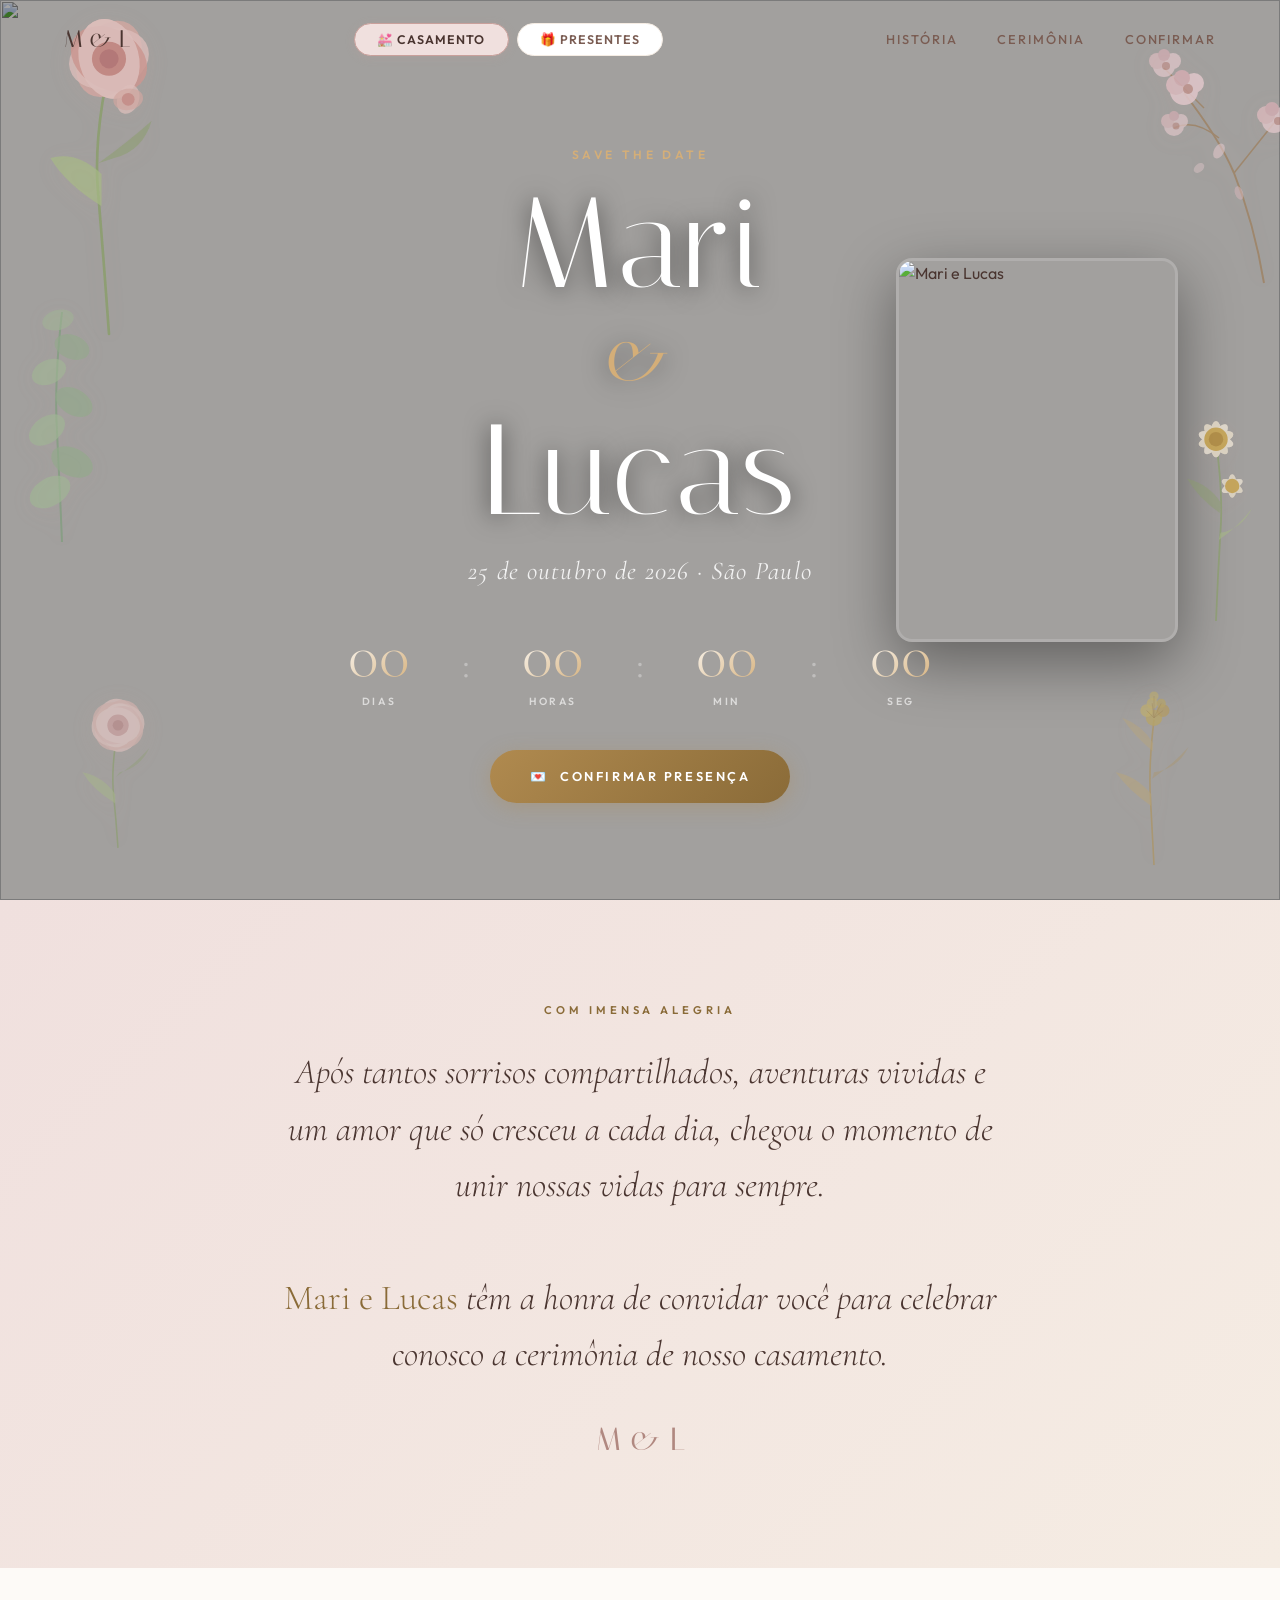
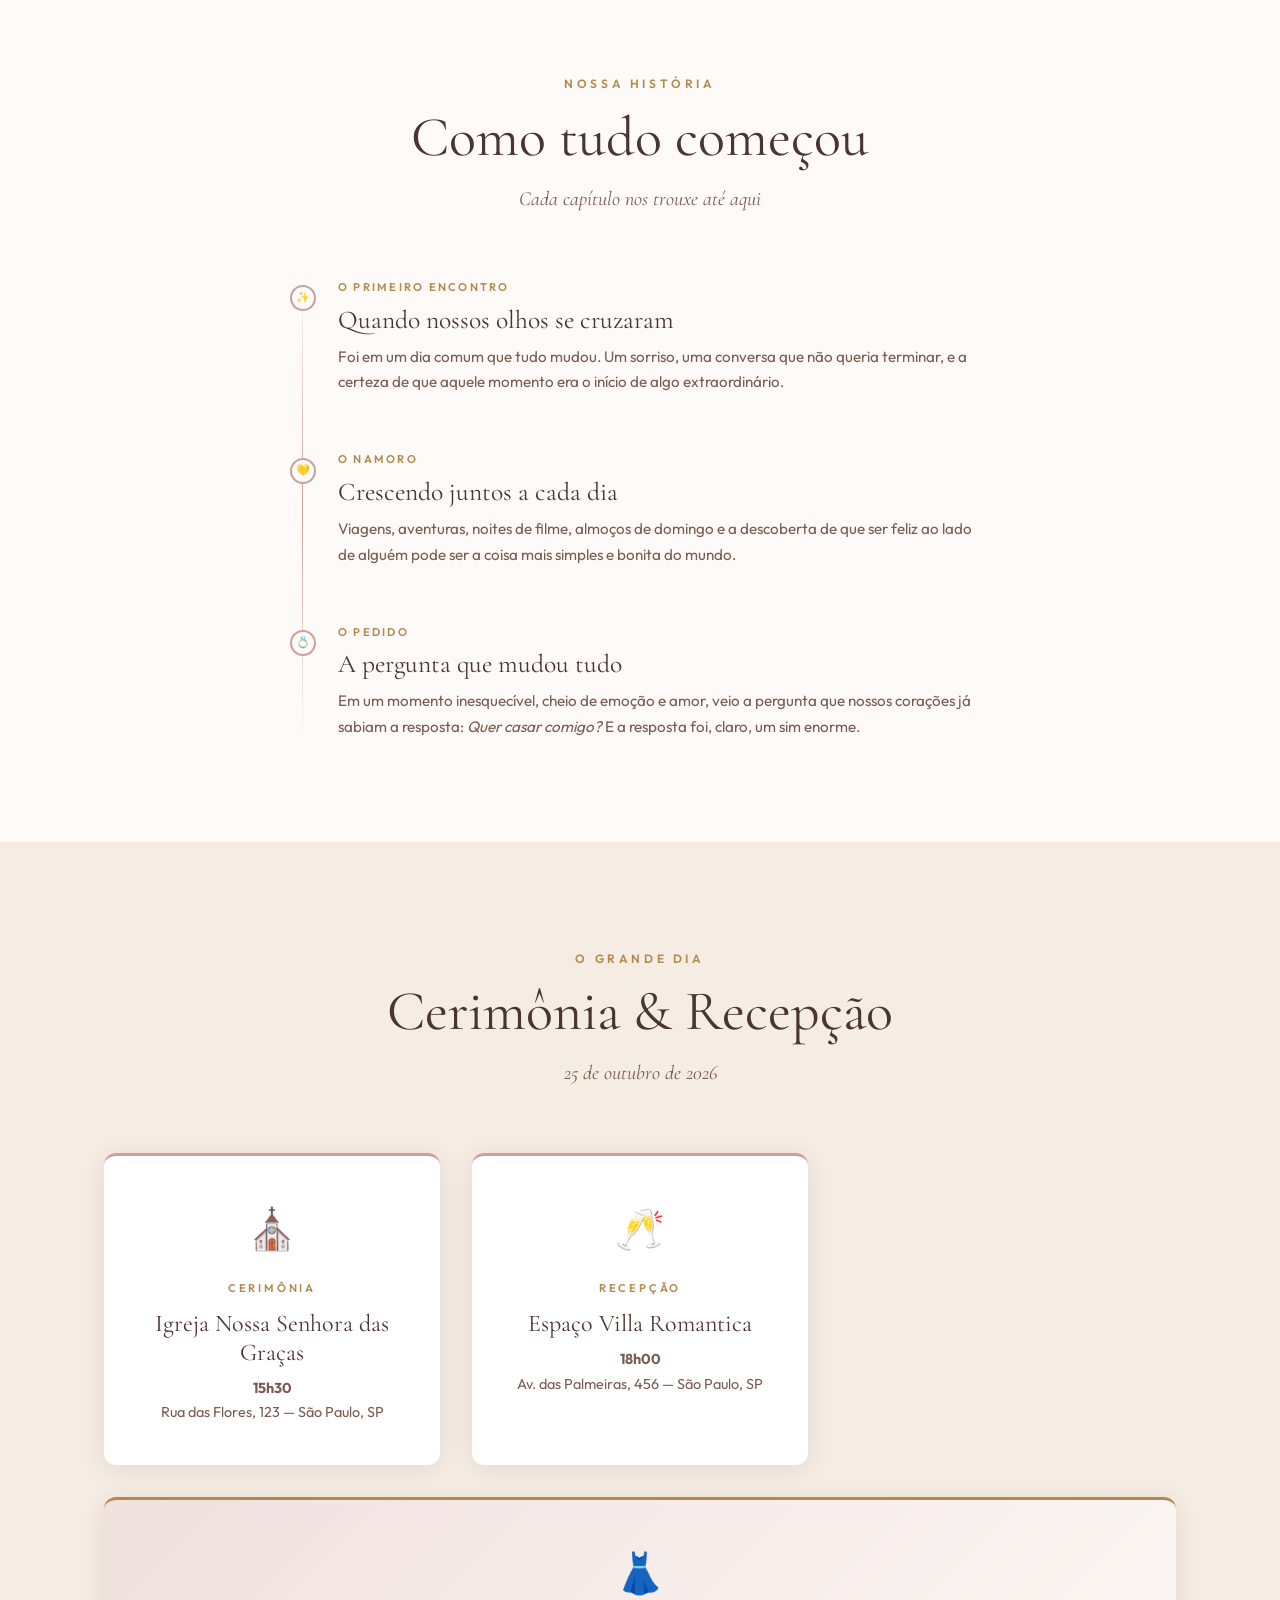
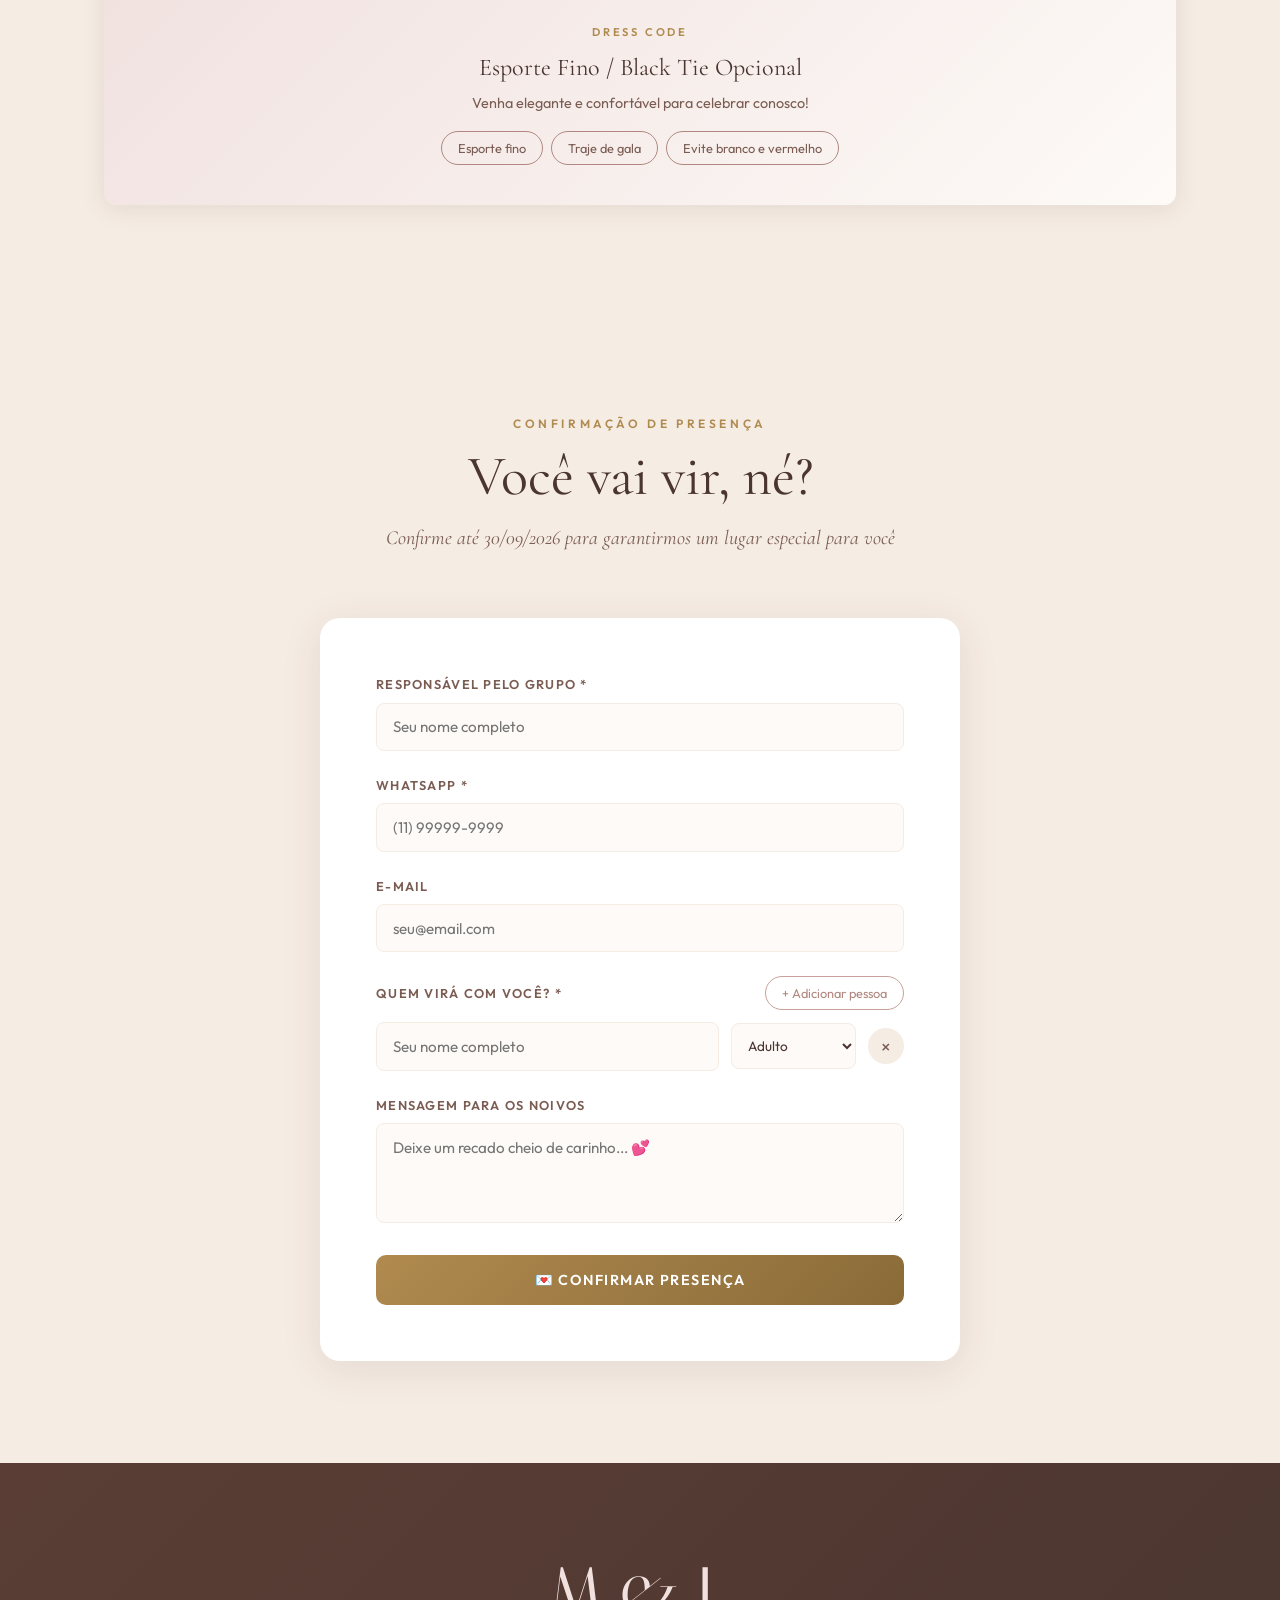
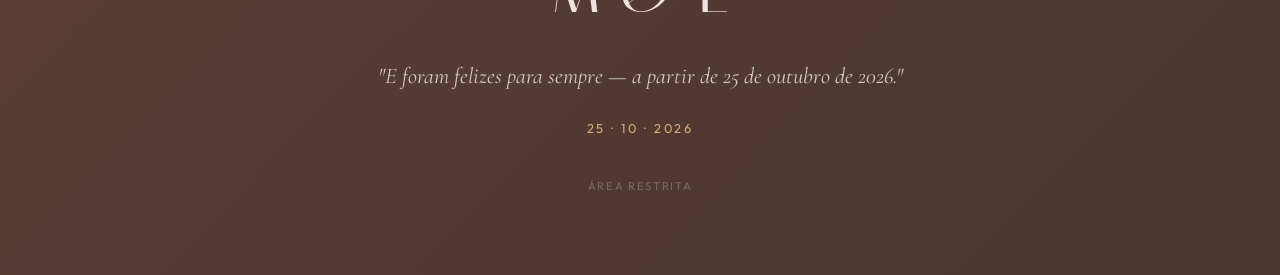
==== commit 2acf8c05: "feat: cores claras, hero simples e presentes em aba separada" ====
--- a/index.html
+++ b/index.html
@@ -22,10 +22,17 @@
 <!-- ── Nav ────────────────────────────────────────────────── -->
 <nav id="nav">
   <div class="nav-logo">M &amp; L</div>
-  <ul class="nav-links">
+
+  <!-- Abas principais -->
+  <div class="nav-tabs" role="tablist" aria-label="Seções do site">
+    <button class="nav-tab active" data-tab="home" role="tab" aria-selected="true">💒 Casamento</button>
+    <button class="nav-tab" data-tab="presentes" role="tab" aria-selected="false">🎁 Presentes</button>
+  </div>
+
+  <!-- Links internos (visíveis só na aba Casamento) -->
+  <ul class="nav-links" id="nav-links-home">
     <li><a href="#historia">História</a></li>
     <li><a href="#cerimonia">Cerimônia</a></li>
-    <li><a href="#presentes">Presentes</a></li>
     <li><a href="#rsvp">Confirmar</a></li>
   </ul>
   <button class="nav-burger" aria-label="Menu">
@@ -33,76 +40,42 @@
   </button>
 </nav>
 
-<!-- ── Hero: Scroll Expansion ─────────────────────────────── -->
-<div id="shero-track">
+<!-- ══════════════════════════════════════════════════════════
+     ABA: CASAMENTO
+     ══════════════════════════════════════════════════════════ -->
+<div id="tab-home" class="tab-panel active" role="tabpanel">
+
+<!-- ── Hero ────────────────────────────────────────────────── -->
 <section id="hero">
 
-  <!-- BG (some conforme scroll avança) -->
-  <div class="shero-bg" id="shero-bg">
+  <!-- Fundo: foto do local/decoração -->
+  <div class="hero-bg">
     <img src="https://images.unsplash.com/photo-1511795409834-ef04bbd61622?w=1920&q=80&auto=format&fit=crop" alt="" loading="eager">
-    <div class="shero-bg-dim"></div>
-  </div>
-
-  <!-- Card central que expande -->
-  <div class="shero-media" id="shero-media">
-    <img src="https://images.unsplash.com/photo-1519741497674-611481863552?w=1280&q=80&auto=format&fit=crop" alt="Mari e Lucas" class="shero-media-img" loading="eager">
-    <div class="shero-media-dim" id="shero-media-dim"></div>
-  </div>
-
-  <!-- Nomes: separam-se horizontalmente conforme o scroll -->
-  <div class="shero-split" aria-hidden="true">
-    <span class="shero-word" id="shero-word-left">Mari</span>
-    <span class="shero-word" id="shero-word-right">Lucas</span>
-  </div>
-
-  <!-- Meta abaixo do card -->
-  <div class="shero-meta" id="shero-meta">
-    <span class="shero-meta-date" id="shero-meta-date">25 · 10 · 2026</span>
-    <span class="shero-meta-hint" id="shero-meta-hint">&#8595; Role para revelar</span>
-  </div>
-
-  <!-- Conteúdo revelado após expansão total -->
-  <div class="shero-revealed" id="shero-revealed">
-    <span class="section-eyebrow shero-eyebrow">Save the Date</span>
-    <h1 class="hero-names shero-hero-names">
-      Mari <span class="hero-ampersand shero-ampersand">&amp;</span> Lucas
-    </h1>
-    <p class="hero-date shero-hero-date">25 de outubro de 2026 · São Paulo</p>
-    <div class="countdown shero-countdown">
-      <div class="countdown-item"><span class="countdown-number" id="cd-days">--</span><span class="countdown-label shero-cd-label">Dias</span></div>
-      <span class="countdown-sep shero-cd-sep">:</span>
-      <div class="countdown-item"><span class="countdown-number" id="cd-hours">--</span><span class="countdown-label shero-cd-label">Horas</span></div>
-      <span class="countdown-sep shero-cd-sep">:</span>
-      <div class="countdown-item"><span class="countdown-number" id="cd-minutes">--</span><span class="countdown-label shero-cd-label">Min</span></div>
-      <span class="countdown-sep shero-cd-sep">:</span>
-      <div class="countdown-item"><span class="countdown-number" id="cd-seconds">--</span><span class="countdown-label shero-cd-label">Seg</span></div>
-    </div>
-    <a href="#rsvp" class="cta-btn shero-cta"><span>💌</span> Confirmar presença</a>
-  </div>
-
-  <!-- Flores mantidas (aparecem com o conteúdo revelado) -->
+    <div class="hero-bg-dim"></div>
+  </div>
+
+  <!-- Foto do casal — card flutuante (oculto no mobile) -->
+  <div class="hero-casal">
+    <img src="https://images.unsplash.com/photo-1519741497674-611481863552?w=1280&q=80&auto=format&fit=crop" alt="Mari e Lucas" loading="eager">
+  </div>
+
+  <!-- Flores decorativas -->
   <div class="flores-container" aria-hidden="true">
 
     <!-- Rosa grande — canto superior esquerdo -->
     <div class="flor" id="flor-1" style="top:-2%;left:-4%;width:320px;opacity:0.82">
       <svg viewBox="0 0 300 340" xmlns="http://www.w3.org/2000/svg">
         <g fill="none" stroke-linecap="round" stroke-linejoin="round">
-          <!-- Caule -->
           <path d="M150 330 Q145 260 140 200 Q135 150 150 80" stroke="#8a9e6a" stroke-width="2.5" fill="none"/>
-          <!-- Folha esquerda -->
           <path d="M143 210 Q110 190 95 165 Q120 158 143 180Z" fill="#a8bf80" opacity="0.7"/>
-          <!-- Folha direita -->
           <path d="M140 170 Q170 148 190 130 Q182 158 155 165Z" fill="#8a9e6a" opacity="0.6"/>
-          <!-- Pétalas rosa -->
           <ellipse cx="150" cy="72" rx="28" ry="38" fill="#e8c4c0" transform="rotate(-15,150,72)" opacity="0.9"/>
           <ellipse cx="150" cy="72" rx="28" ry="38" fill="#dba8a2" transform="rotate(30,150,72)" opacity="0.85"/>
           <ellipse cx="150" cy="72" rx="28" ry="38" fill="#e8c4c0" transform="rotate(75,150,72)" opacity="0.8"/>
           <ellipse cx="150" cy="72" rx="28" ry="38" fill="#d4948e" transform="rotate(120,150,72)" opacity="0.85"/>
           <ellipse cx="150" cy="72" rx="28" ry="38" fill="#e8c4c0" transform="rotate(165,150,72)" opacity="0.9"/>
-          <!-- Centro -->
           <circle cx="150" cy="72" r="16" fill="#c9847e"/>
           <circle cx="150" cy="72" r="9"  fill="#b87070"/>
-          <!-- Botão pequeno -->
           <ellipse cx="168" cy="110" rx="10" ry="14" fill="#e8c4c0" transform="rotate(20,168,110)" opacity="0.75"/>
           <ellipse cx="168" cy="110" rx="10" ry="14" fill="#dba8a2" transform="rotate(80,168,110)" opacity="0.7"/>
           <circle cx="168" cy="110" r="6" fill="#c9847e" opacity="0.8"/>
@@ -114,12 +87,10 @@
     <div class="flor" id="flor-2" style="top:-3%;right:-5%;width:280px;opacity:0.78">
       <svg viewBox="0 0 280 320" xmlns="http://www.w3.org/2000/svg">
         <g fill="none">
-          <!-- Galhos -->
           <path d="M200 310 Q190 250 170 200 Q155 165 120 120" stroke="#9e8060" stroke-width="2" fill="none"/>
           <path d="M170 200 Q190 175 210 150" stroke="#9e8060" stroke-width="1.5" fill="none"/>
           <path d="M155 165 Q130 145 110 155" stroke="#9e8060" stroke-width="1.5" fill="none"/>
           <path d="M140 135 Q115 110 100 95"  stroke="#9e8060" stroke-width="1.5" fill="none"/>
-          <!-- Flores cerejeira -->
           <g opacity="0.88">
             <circle cx="120" cy="118" r="14" fill="#f0d0d5"/>
             <circle cx="112" cy="112" r="10" fill="#e8c0c5"/>
@@ -148,7 +119,6 @@
             <circle cx="110" cy="143" r="5"  fill="#e0b0b8"/>
             <circle cx="112" cy="153" r="3.5" fill="#c8908a"/>
           </g>
-          <!-- Pétalas caindo -->
           <ellipse cx="155" cy="178" rx="5" ry="8"  fill="#f0d0d5" transform="rotate(30,155,178)"  opacity="0.6"/>
           <ellipse cx="175" cy="220" rx="4" ry="7"  fill="#e8c0c5" transform="rotate(-20,175,220)" opacity="0.5"/>
           <ellipse cx="135" cy="195" rx="4" ry="6"  fill="#f0d0d5" transform="rotate(50,135,195)"  opacity="0.45"/>
@@ -179,7 +149,6 @@
           <path d="M100 270 Q102 220 105 170 Q108 130 100 70" stroke="#8a9e6a" stroke-width="2" fill="none"/>
           <path d="M103 180 Q125 165 140 145 Q128 168 105 172Z" fill="#a8bf80" opacity="0.65"/>
           <path d="M104 150 Q80 133 68 112 Q92 118 105 138Z"  fill="#8a9e6a" opacity="0.60"/>
-          <!-- Margarida -->
           <g transform="translate(100,68)">
             <ellipse rx="7" ry="20" fill="#faf0e0" transform="rotate(0)"   opacity="0.9"/>
             <ellipse rx="7" ry="20" fill="#f5e8d0" transform="rotate(36)"  opacity="0.85"/>
@@ -194,7 +163,6 @@
             <circle r="13" fill="#d4a840"/>
             <circle r="8"  fill="#b88828"/>
           </g>
-          <!-- Botão -->
           <g transform="translate(118,120)">
             <ellipse rx="5" ry="13" fill="#faf0e0" transform="rotate(0)"   opacity="0.75"/>
             <ellipse rx="5" ry="13" fill="#f5e8d0" transform="rotate(60)"  opacity="0.7"/>
@@ -208,14 +176,13 @@
       </svg>
     </div>
 
-    <!-- Peônia pequena — canto inferior esquerdo do hero -->
+    <!-- Peônia pequena — canto inferior esquerdo -->
     <div class="flor" id="flor-5" style="bottom:4%;left:3%;width:160px;opacity:0.60">
       <svg viewBox="0 0 180 200" xmlns="http://www.w3.org/2000/svg">
         <g fill="none">
           <path d="M90 190 Q88 160 85 130 Q82 100 90 55" stroke="#8a9e6a" stroke-width="1.8" fill="none"/>
           <path d="M87 140 Q62 125 50 105 Q74 110 87 130Z" fill="#a8bf80" opacity="0.6"/>
           <path d="M88 110 Q110 95 125 78 Q115 100 92 105Z" fill="#8a9e6a" opacity="0.55"/>
-          <!-- Peônia -->
           <ellipse cx="90" cy="52" rx="24" ry="30" fill="#edc8c4" transform="rotate(-10,90,52)" opacity="0.88"/>
           <ellipse cx="90" cy="52" rx="24" ry="30" fill="#e4b8b2" transform="rotate(34,90,52)"  opacity="0.82"/>
           <ellipse cx="90" cy="52" rx="24" ry="30" fill="#edc8c4" transform="rotate(78,90,52)"  opacity="0.85"/>
@@ -229,7 +196,7 @@
       </svg>
     </div>
 
-    <!-- Ramo dourado — canto inferior direito do hero -->
+    <!-- Ramo dourado — canto inferior direito -->
     <div class="flor" id="flor-6" style="bottom:2%;right:2%;width:200px;opacity:0.55">
       <svg viewBox="0 0 220 240" xmlns="http://www.w3.org/2000/svg">
         <g fill="none">
@@ -237,14 +204,12 @@
           <path d="M107 165 Q82 148 68 128 Q90 132 107 152Z"  fill="#c8a860" opacity="0.55"/>
           <path d="M108 135 Q132 118 148 100 Q136 124 110 128Z" fill="#b09050" opacity="0.50"/>
           <path d="M109 105 Q88 88 75 68 Q97 76 109 96Z"    fill="#c8a860" opacity="0.48"/>
-          <!-- Berries douradas -->
           <circle cx="110" cy="68" r="9"  fill="#c8a840" opacity="0.80"/>
           <circle cx="102" cy="60" r="7"  fill="#d4b850" opacity="0.75"/>
           <circle cx="120" cy="60" r="7"  fill="#c0983a" opacity="0.78"/>
           <circle cx="108" cy="52" r="6"  fill="#d4b850" opacity="0.70"/>
           <circle cx="118" cy="52" r="5"  fill="#c8a840" opacity="0.72"/>
           <circle cx="110" cy="44" r="5"  fill="#d4b850" opacity="0.65"/>
-          <!-- Hastes berries -->
           <line x1="110" y1="68" x2="102" y2="60" stroke="#9e7830" stroke-width="1" opacity="0.6"/>
           <line x1="110" y1="68" x2="120" y2="60" stroke="#9e7830" stroke-width="1" opacity="0.6"/>
           <line x1="110" y1="68" x2="108" y2="52" stroke="#9e7830" stroke-width="1" opacity="0.5"/>
@@ -257,8 +222,47 @@
   </div>
   <!-- /flores-container -->
 
+  <!-- Conteúdo principal — visível imediatamente -->
+  <div class="hero-content">
+
+    <!-- Abas mobile (dentro do hero, só em telas pequenas) -->
+    <div class="hero-tabs-mobile">
+      <button class="hero-tab-btn active" data-tab="home">💒 Casamento</button>
+      <button class="hero-tab-btn" data-tab="presentes">🎁 Presentes</button>
+    </div>
+
+    <span class="section-eyebrow hero-eyebrow">Save the Date</span>
+    <h1 class="hero-names">
+      Mari <span class="hero-ampersand">&amp;</span> Lucas
+    </h1>
+    <p class="hero-date">25 de outubro de 2026 · São Paulo</p>
+
+    <div class="countdown hero-countdown">
+      <div class="countdown-item">
+        <span class="countdown-number" id="cd-days">--</span>
+        <span class="countdown-label">Dias</span>
+      </div>
+      <span class="countdown-sep">:</span>
+      <div class="countdown-item">
+        <span class="countdown-number" id="cd-hours">--</span>
+        <span class="countdown-label">Horas</span>
+      </div>
+      <span class="countdown-sep">:</span>
+      <div class="countdown-item">
+        <span class="countdown-number" id="cd-minutes">--</span>
+        <span class="countdown-label">Min</span>
+      </div>
+      <span class="countdown-sep">:</span>
+      <div class="countdown-item">
+        <span class="countdown-number" id="cd-seconds">--</span>
+        <span class="countdown-label">Seg</span>
+      </div>
+    </div>
+
+    <a href="#rsvp" class="cta-btn"><span>💌</span> Confirmar presença</a>
+  </div>
+
 </section>
-</div><!-- /#shero-track -->
 
 <!-- ── Anúncio ─────────────────────────────────────────────── -->
 <section id="anuncio">
@@ -364,96 +368,6 @@
   </div>
 </section>
 
-<!-- ── Presentes ────────────────────────────────────────────── -->
-<section id="presentes">
-  <div class="section">
-    <div class="section-header reveal">
-      <span class="section-eyebrow">Lista de presentes</span>
-      <h2 class="section-title">Presenteie com amor</h2>
-    </div>
-
-    <p class="presentes-intro reveal">
-      Sua presença já é o maior presente. Se quiser nos mimar com algo especial,
-      preparamos esta lista com muito carinho. Cada item tem uma chave Pix para
-      facilitar — é rápido e seguro! 💛
-    </p>
-
-    <div id="presentes-grid" class="presentes-grid">
-      <div class="presentes-loading">Carregando presentes com amor... 💝</div>
-    </div>
-  </div>
-</section>
-
-<!-- ── Modal de Presente ────────────────────────────────────── -->
-<div id="modal-overlay" class="modal-overlay" role="dialog" aria-modal="true">
-  <div class="modal">
-    <button class="modal-close" onclick="fecharModal()" aria-label="Fechar">×</button>
-
-    <!-- Step 1: Pix -->
-    <div id="modal-step-1" class="modal-step active">
-      <span class="section-eyebrow">Você escolheu</span>
-      <h3 class="modal-presente-nome" id="modal-nome">—</h3>
-      <div class="modal-presente-valor" id="modal-valor">—</div>
-
-      <p class="modal-instrucao">
-        Copie a chave Pix abaixo, abra o aplicativo do seu banco,
-        e faça o Pix para os noivos. Depois volte aqui e confirme! 💛
-      </p>
-
-      <div class="pix-box">
-        <div>
-          <div style="font-size:0.7rem;color:var(--brown-mid);margin-bottom:0.25rem;">Chave Pix · <span id="modal-pix-nome"></span></div>
-          <div class="pix-key" id="modal-pix-key">—</div>
-        </div>
-        <button id="btn-copy-pix" class="btn-copy">Copiar</button>
-      </div>
-
-      <button id="btn-ja-fiz-pix" class="btn-primary">✓ Já fiz o Pix</button>
-      <button onclick="fecharModal()" class="btn-secondary">Voltar para presentes</button>
-    </div>
-
-    <!-- Step 2: Formulário -->
-    <div id="modal-step-2" class="modal-step">
-      <span class="section-eyebrow">Confirmar presente</span>
-      <h3 style="font-family:'Cormorant Garamond',serif;font-size:1.5rem;margin:0.5rem 0 1.5rem;">Conta pra gente que foi você! 💕</h3>
-
-      <form id="modal-form" novalidate>
-        <input type="hidden" id="modal-presente-nome-form">
-        <input type="hidden" id="modal-presente-valor-form">
-
-        <div class="form-group-modal">
-          <label class="form-label" for="modal-nome-pessoa">Seu nome *</label>
-          <input class="form-input" type="text" id="modal-nome-pessoa" placeholder="Como você se chama" required>
-        </div>
-
-        <div class="form-group-modal">
-          <label class="form-label" for="modal-telefone">WhatsApp *</label>
-          <input class="form-input" type="tel" id="modal-telefone" placeholder="(11) 99999-9999" required>
-        </div>
-
-        <div class="form-group-modal">
-          <label class="form-label" for="modal-mensagem-pix">Mensagem para os noivos</label>
-          <textarea class="form-input form-textarea" id="modal-mensagem-pix" placeholder="Escreva algo com carinho... 💛" style="min-height:80px;"></textarea>
-        </div>
-
-        <button type="submit" id="btn-confirmar-pix" class="btn-primary">Confirmar presente 🎁</button>
-        <button type="button" id="btn-voltar-pix" class="btn-secondary">← Voltar</button>
-      </form>
-    </div>
-
-    <!-- Step 3: Sucesso -->
-    <div id="modal-step-3" class="modal-step">
-      <div class="modal-success">
-        <div class="modal-success-icon">💝</div>
-        <h3>Muito obrigados!</h3>
-        <p>Seu presente foi registrado com muito amor.<br>
-           Mal podemos esperar para celebrar com você!</p>
-        <button id="btn-fechar-modal" class="btn-primary" style="margin-top:1.5rem;">Fechar</button>
-      </div>
-    </div>
-  </div>
-</div>
-
 <!-- ── RSVP ────────────────────────────────────────────────── -->
 <section id="rsvp">
   <div class="section">
@@ -515,10 +429,114 @@
         <div class="rsvp-success-icon">🎊</div>
         <h3>Presença confirmada!</h3>
         <p>Que alegria! Mal podemos esperar para celebrar com você no dia 25/10/2026. 💕</p>
+        <!-- Convite para ver lista de presentes -->
+        <button class="btn-ver-presentes" onclick="switchTab('presentes')">
+          🎁 Ver lista de presentes
+        </button>
       </div>
     </div>
   </div>
 </section>
+
+</div><!-- /#tab-home -->
+
+
+<!-- ══════════════════════════════════════════════════════════
+     ABA: PRESENTES
+     ══════════════════════════════════════════════════════════ -->
+<div id="tab-presentes" class="tab-panel" role="tabpanel">
+
+<section id="presentes">
+  <div class="section">
+    <div class="section-header">
+      <span class="section-eyebrow">Lista de presentes</span>
+      <h2 class="section-title">Presenteie com amor</h2>
+    </div>
+
+    <p class="presentes-intro">
+      Sua presença já é o maior presente. Se quiser nos mimar com algo especial,
+      preparamos esta lista com muito carinho. Cada item tem uma chave Pix para
+      facilitar — é rápido e seguro! 💛
+    </p>
+
+    <div id="presentes-grid" class="presentes-grid">
+      <div class="presentes-loading">Carregando presentes com amor... 💝</div>
+    </div>
+  </div>
+</section>
+
+</div><!-- /#tab-presentes -->
+
+
+<!-- ── Modal de Presente ────────────────────────────────────── -->
+<div id="modal-overlay" class="modal-overlay" role="dialog" aria-modal="true">
+  <div class="modal">
+    <button class="modal-close" onclick="fecharModal()" aria-label="Fechar">×</button>
+
+    <!-- Step 1: Pix -->
+    <div id="modal-step-1" class="modal-step active">
+      <span class="section-eyebrow">Você escolheu</span>
+      <h3 class="modal-presente-nome" id="modal-nome">—</h3>
+      <div class="modal-presente-valor" id="modal-valor">—</div>
+
+      <p class="modal-instrucao">
+        Copie a chave Pix abaixo, abra o aplicativo do seu banco,
+        e faça o Pix para os noivos. Depois volte aqui e confirme! 💛
+      </p>
+
+      <div class="pix-box">
+        <div>
+          <div style="font-size:0.7rem;color:var(--brown-mid);margin-bottom:0.25rem;">Chave Pix · <span id="modal-pix-nome"></span></div>
+          <div class="pix-key" id="modal-pix-key">—</div>
+        </div>
+        <button id="btn-copy-pix" class="btn-copy">Copiar</button>
+      </div>
+
+      <button id="btn-ja-fiz-pix" class="btn-primary">✓ Já fiz o Pix</button>
+      <button onclick="fecharModal()" class="btn-secondary">Voltar para presentes</button>
+    </div>
+
+    <!-- Step 2: Formulário -->
+    <div id="modal-step-2" class="modal-step">
+      <span class="section-eyebrow">Confirmar presente</span>
+      <h3 style="font-family:'Cormorant Garamond',serif;font-size:1.5rem;margin:0.5rem 0 1.5rem;">Conta pra gente que foi você! 💕</h3>
+
+      <form id="modal-form" novalidate>
+        <input type="hidden" id="modal-presente-nome-form">
+        <input type="hidden" id="modal-presente-valor-form">
+
+        <div class="form-group-modal">
+          <label class="form-label" for="modal-nome-pessoa">Seu nome *</label>
+          <input class="form-input" type="text" id="modal-nome-pessoa" placeholder="Como você se chama" required>
+        </div>
+
+        <div class="form-group-modal">
+          <label class="form-label" for="modal-telefone">WhatsApp *</label>
+          <input class="form-input" type="tel" id="modal-telefone" placeholder="(11) 99999-9999" required>
+        </div>
+
+        <div class="form-group-modal">
+          <label class="form-label" for="modal-mensagem-pix">Mensagem para os noivos</label>
+          <textarea class="form-input form-textarea" id="modal-mensagem-pix" placeholder="Escreva algo com carinho... 💛" style="min-height:80px;"></textarea>
+        </div>
+
+        <button type="submit" id="btn-confirmar-pix" class="btn-primary">Confirmar presente 🎁</button>
+        <button type="button" id="btn-voltar-pix" class="btn-secondary">← Voltar</button>
+      </form>
+    </div>
+
+    <!-- Step 3: Sucesso -->
+    <div id="modal-step-3" class="modal-step">
+      <div class="modal-success">
+        <div class="modal-success-icon">💝</div>
+        <h3>Muito obrigados!</h3>
+        <p>Seu presente foi registrado com muito amor.<br>
+           Mal podemos esperar para celebrar com você!</p>
+        <button id="btn-fechar-modal" class="btn-primary" style="margin-top:1.5rem;">Fechar</button>
+      </div>
+    </div>
+  </div>
+</div>
 
 <!-- ── Footer ──────────────────────────────────────────────── -->
 <footer id="footer">
--- a/style.css
+++ b/style.css
@@ -1,6 +1,6 @@
 /* ============================================================
    style.css — Site de Casamento Mari & Lucas
-   Paleta: rosé #c9a09b · dourado #b08a4f · off-white #faf6f1 · marrom #2a1f1a
+   Paleta: rosé suave · dourado · off-white · marrom claro
    ============================================================ */
 
 @import url('https://fonts.googleapis.com/css2?family=Cormorant+Garamond:ital,wght@0,300;0,400;0,500;0,600;1,300;1,400;1,500&family=Italiana&family=Outfit:wght@300;400;500;600&display=swap');
@@ -9,19 +9,19 @@
 *, *::before, *::after { box-sizing: border-box; margin: 0; padding: 0; }
 
 :root {
-  --rose:      #c9a09b;
-  --rose-light:#e8d5d3;
-  --rose-dark: #a57e79;
-  --gold:      #b08a4f;
-  --gold-light:#d4ae78;
-  --gold-dark: #8a6b38;
-  --cream:     #faf6f1;
-  --cream-dark:#f0e8df;
-  --brown:     #2a1f1a;
-  --brown-mid: #5c4438;
-  --white:     #ffffff;
-  --shadow:    rgba(42,31,26,0.12);
-  --radius:    12px;
+  --rose:       #c9a09b;
+  --rose-light: #f0e0de;
+  --rose-dark:  #b08880;
+  --gold:       #b08a4f;
+  --gold-light: #d4ae78;
+  --gold-dark:  #8a6b38;
+  --cream:      #fdfaf7;
+  --cream-dark: #f5ece3;
+  --brown:      #4a3530;   /* clareado: era #2a1f1a */
+  --brown-mid:  #7a5c52;   /* clareado: era #5c4438 */
+  --white:      #ffffff;
+  --shadow:     rgba(74,53,48,0.10);
+  --radius:     12px;
   --transition: 0.4s cubic-bezier(0.4, 0, 0.2, 1);
 }
 
@@ -32,7 +32,7 @@
   background: var(--cream);
   color: var(--brown);
   line-height: 1.6;
-  overflow-x: hidden; /* evita scroll horizontal das flores */
+  overflow-x: hidden;
 }
 
 img { max-width: 100%; display: block; }
@@ -125,7 +125,7 @@
 }
 
 #nav.scrolled {
-  background: rgba(250,246,241,0.95);
+  background: rgba(253,250,247,0.96);
   backdrop-filter: blur(12px);
   box-shadow: 0 1px 20px var(--shadow);
   padding: 0.85rem 5%;
@@ -135,6 +135,40 @@
   font-family: 'Italiana', serif;
   font-size: 1.5rem;
   color: var(--brown);
+  flex-shrink: 0;
+}
+
+/* ── Abas do Nav ──────────────────────────────────────────── */
+.nav-tabs {
+  display: flex;
+  gap: 0.5rem;
+  flex-shrink: 0;
+}
+
+.nav-tab {
+  padding: 0.5rem 1.4rem;
+  border-radius: 50px;
+  font-size: 0.78rem;
+  font-weight: 600;
+  letter-spacing: 0.08em;
+  text-transform: uppercase;
+  color: var(--brown-mid);
+  border: 1.5px solid var(--cream-dark);
+  background: var(--white);
+  transition: all var(--transition);
+  white-space: nowrap;
+}
+
+.nav-tab.active {
+  background: var(--rose-light);
+  border-color: var(--rose);
+  color: var(--brown);
+  box-shadow: 0 2px 10px rgba(201,160,155,0.20);
+}
+
+.nav-tab:hover:not(.active) {
+  background: var(--cream-dark);
+  border-color: var(--rose-dark);
 }
 
 .nav-links {
@@ -169,6 +203,9 @@
 
 /* Mobile nav */
 @media (max-width: 768px) {
+  .nav-tabs { gap: 0.35rem; }
+  .nav-tab  { padding: 0.4rem 0.9rem; font-size: 0.72rem; }
+
   .nav-links {
     position: fixed;
     top: 0; right: -100%;
@@ -182,11 +219,20 @@
     gap: 2.5rem;
     transition: right 0.4s ease;
     box-shadow: -8px 0 30px var(--shadow);
+    z-index: 99;
   }
   .nav-links.open { right: 0; }
   .nav-links a { font-size: 1rem; }
   .nav-burger { display: flex; }
 }
+
+@media (max-width: 480px) {
+  .nav-tabs { display: none; } /* abas aparecem no hero no mobile */
+}
+
+/* ── Tab Panels ───────────────────────────────────────────── */
+.tab-panel { display: none; }
+.tab-panel.active { display: block; }
 
 /* ── Decorative divider ──────────────────────────────────── */
 .divider {
@@ -204,20 +250,18 @@
 .divider::after { background: linear-gradient(to left, transparent, var(--rose)); }
 .divider-icon { color: var(--rose); font-size: 1.2rem; }
 
-/* ── Flores parallax ─────────────────────────────────────── */
+/* ── Flores decorativas ──────────────────────────────────── */
 .flores-container {
   position: absolute;
   inset: 0;
   pointer-events: none;
   overflow: visible;
   z-index: 6;
-  opacity: 0;
 }
 
 .flor {
   position: absolute;
   will-change: transform;
-  transition: transform 0.05s linear;
 }
 
 .flor svg {
@@ -229,175 +273,148 @@
 @media (max-width: 768px) { #flor-3, #flor-4 { display: none; } }
 @media (max-width: 480px) { #flor-5, #flor-6 { display: none; } }
 
-/* ── Scroll Expansion Hero ─────────────────────────────────── */
-#shero-track {
+/* ── Hero (estático, simples) ─────────────────────────────── */
+#hero {
   position: relative;
-  height: 300vh;
-}
-
-#hero {
-  position: sticky;
-  top: 0;
   height: 100vh;
+  min-height: 600px;
   overflow: hidden;
-  background: var(--brown);
-}
-
-.shero-bg {
+  display: flex;
+  align-items: center;
+  justify-content: center;
+}
+
+.hero-bg {
   position: absolute;
   inset: 0;
   z-index: 0;
-  opacity: 0;
-}
-.shero-bg img {
+}
+.hero-bg img {
   width: 100%;
   height: 100%;
   object-fit: cover;
   display: block;
 }
-.shero-bg-dim {
+.hero-bg-dim {
   position: absolute;
   inset: 0;
-  background: rgba(0,0,0,0.32);
-}
-
-.shero-media {
+  background: rgba(0,0,0,0.36);
+}
+
+/* Foto do casal — card flutuante à direita */
+.hero-casal {
   position: absolute;
+  right: clamp(2rem, 8%, 10%);
   top: 50%;
-  left: 50%;
-  transform: translate(-50%, -50%);
+  transform: translateY(-50%);
+  width: clamp(180px, 22vw, 300px);
+  height: clamp(240px, 30vw, 400px);
+  border-radius: 16px;
   overflow: hidden;
-  border-radius: 16px;
-  z-index: 3;
-  width: 300px;
-  height: 400px;
-  box-shadow: 0 30px 80px rgba(0,0,0,0.45);
-}
-@media (max-width: 768px) { .shero-media { width: 240px; height: 320px; } }
-
-.shero-media-img {
+  box-shadow: 0 20px 60px rgba(0,0,0,0.4);
+  z-index: 4;
+  border: 3px solid rgba(255,255,255,0.15);
+}
+.hero-casal img {
   width: 100%;
   height: 100%;
   object-fit: cover;
+}
+
+@media (max-width: 768px) {
+  .hero-casal { display: none; }
+}
+
+/* Conteúdo do hero */
+.hero-content {
+  position: relative;
+  z-index: 7;
+  text-align: center;
+  padding: 5rem 2rem 2rem;
+  display: flex;
+  flex-direction: column;
+  align-items: center;
+  max-width: 700px;
+  /* no mobile: largura total; no desktop: fica à esquerda do card */
+}
+
+/* Abas mobile — dentro do hero */
+.hero-tabs-mobile {
+  display: none;
+}
+@media (max-width: 480px) {
+  .hero-tabs-mobile {
+    display: flex;
+    gap: 0.5rem;
+    margin-bottom: 1.5rem;
+  }
+  .hero-tab-btn {
+    padding: 0.45rem 1.1rem;
+    border-radius: 50px;
+    font-size: 0.72rem;
+    font-weight: 600;
+    letter-spacing: 0.08em;
+    text-transform: uppercase;
+    border: 1.5px solid rgba(255,255,255,0.5);
+    color: rgba(255,255,255,0.85);
+    background: transparent;
+    transition: all var(--transition);
+  }
+  .hero-tab-btn.active {
+    background: rgba(255,255,255,0.2);
+    border-color: #fff;
+    color: #fff;
+  }
+}
+
+/* Text overrides para fundo escuro */
+.hero-eyebrow {
+  color: var(--gold-light) !important;
+  margin-bottom: 1rem;
+}
+
+.hero-names {
+  font-family: 'Italiana', serif;
+  font-size: clamp(3.5rem, 12vw, 8rem);
+  color: #fff !important;
+  line-height: 1;
+  letter-spacing: 0.02em;
+  text-shadow: 0 2px 24px rgba(0,0,0,0.55);
+}
+
+.hero-ampersand {
+  color: var(--gold-light) !important;
+  font-size: 0.55em;
   display: block;
-}
-.shero-media-dim { position: absolute; inset: 0; }
-
-.shero-split {
-  position: absolute;
-  top: 50%;
-  left: 0;
-  right: 0;
-  transform: translateY(-50%);
-  display: flex;
-  justify-content: center;
-  align-items: center;
-  gap: 2rem;
-  z-index: 4;
-  pointer-events: none;
-}
-.shero-word {
-  font-family: 'Italiana', serif;
-  font-size: clamp(2.5rem, 8vw, 6rem);
-  color: #fff;
-  text-shadow: 0 2px 24px rgba(0,0,0,0.65), 0 0 60px rgba(201,160,155,0.25);
-  white-space: nowrap;
-  will-change: transform;
-}
-
-.shero-meta {
-  position: absolute;
-  bottom: 12%;
-  left: 0;
-  right: 0;
-  text-align: center;
-  z-index: 4;
-  display: flex;
-  flex-direction: column;
-  align-items: center;
-  gap: 0.75rem;
-}
-.shero-meta-date {
-  font-family: 'Cormorant Garamond', serif;
-  font-size: clamp(1rem, 2.5vw, 1.4rem);
-  color: rgba(255,255,255,0.9);
-  letter-spacing: 0.3em;
-  text-shadow: 0 2px 12px rgba(0,0,0,0.75);
-}
-.shero-meta-hint {
-  font-size: 0.7rem;
-  font-weight: 500;
-  letter-spacing: 0.25em;
-  text-transform: uppercase;
-  color: rgba(255,255,255,0.55);
-  animation: sheroHint 2s ease-in-out infinite;
-}
-@keyframes sheroHint {
-  0%, 100% { transform: translateY(0);   opacity: 0.55; }
-  50%       { transform: translateY(6px); opacity: 0.85; }
-}
-
-.shero-revealed {
-  position: absolute;
-  inset: 0;
-  z-index: 5;
-  display: flex;
-  flex-direction: column;
-  align-items: center;
-  justify-content: center;
-  text-align: center;
-  padding: 5rem 2rem 2rem; /* top compensa o nav fixo (~64px) */
-  opacity: 0;
-  pointer-events: none;
-}
-.shero-revealed.active { pointer-events: auto; }
-
-/* Text overrides for the dark hero bg */
-.shero-eyebrow    { color: var(--gold-light) !important; margin-bottom: 1rem; }
-.shero-hero-names { color: #fff !important; }
-.shero-ampersand  { color: var(--gold-light) !important; }
-.shero-hero-date  { color: rgba(255,255,255,0.78) !important; margin-top: 1rem !important; }
-.shero-cd-label   { color: rgba(255,255,255,0.62) !important; }
-.shero-cd-sep     { color: rgba(255,255,255,0.32) !important; }
-.shero-countdown .countdown-number {
+  margin: 0.2em 0;
+}
+
+.hero-date {
+  font-family: 'Cormorant Garamond', serif;
+  font-style: italic;
+  font-size: clamp(1.1rem, 3vw, 1.6rem);
+  color: rgba(255,255,255,0.85) !important;
+  margin-top: 1rem;
+  letter-spacing: 0.05em;
+}
+
+/* Countdown no hero (fundo escuro) */
+.hero-countdown { margin: 2rem 0 2.5rem; }
+
+.hero-countdown .countdown-number {
   background: linear-gradient(135deg, #ffffff, var(--gold-light)) !important;
   -webkit-background-clip: text !important;
   -webkit-text-fill-color: transparent !important;
   background-clip: text !important;
 }
-.shero-cta { margin-top: 2rem; }
-
-.hero-eyebrow { margin-bottom: 1.5rem; }
-
-.hero-names {
-  font-family: 'Italiana', serif;
-  font-size: clamp(3.5rem, 12vw, 9rem);
-  color: var(--brown);
-  line-height: 1;
-  letter-spacing: 0.02em;
-}
-
-.hero-ampersand {
-  color: var(--gold);
-  font-size: 0.55em;
-  display: block;
-  margin: 0.2em 0;
-}
-
-.hero-date {
-  font-family: 'Cormorant Garamond', serif;
-  font-style: italic;
-  font-size: clamp(1.1rem, 3vw, 1.6rem);
-  color: var(--brown-mid);
-  margin-top: 1.5rem;
-  letter-spacing: 0.05em;
-}
-
-/* Countdown */
+
+.hero-countdown .countdown-label { color: rgba(255,255,255,0.62) !important; }
+.hero-countdown .countdown-sep   { color: rgba(255,255,255,0.32) !important; }
+
+/* ── Countdown (base) ─────────────────────────────────────── */
 .countdown {
   display: flex;
   gap: clamp(1rem, 4vw, 3rem);
-  margin: 2.5rem 0 3rem;
   flex-wrap: wrap;
   justify-content: center;
 }
@@ -482,12 +499,12 @@
 .reveal-delay-3 { transition-delay: 0.3s; }
 .reveal-delay-4 { transition-delay: 0.4s; }
 
-/* ── Anúncio ──────────────────────────────────────────────── */
+/* ── Anúncio (clarificado) ────────────────────────────────── */
 #anuncio {
-  background: linear-gradient(135deg, var(--brown) 0%, #3d2d26 100%);
+  background: linear-gradient(135deg, var(--rose-light) 0%, var(--cream-dark) 100%);
   padding: clamp(4rem, 8vw, 8rem) 5%;
   text-align: center;
-  color: var(--cream);
+  color: var(--brown);
 }
 
 .anuncio-inner { max-width: 720px; margin: 0 auto; }
@@ -497,7 +514,7 @@
   font-weight: 600;
   letter-spacing: 0.35em;
   text-transform: uppercase;
-  color: var(--gold-light);
+  color: var(--gold-dark);
   margin-bottom: 1.5rem;
 }
 
@@ -507,18 +524,18 @@
   font-size: clamp(1.4rem, 4vw, 2.2rem);
   font-weight: 300;
   line-height: 1.6;
-  color: var(--cream);
+  color: var(--brown);
 }
 
 .anuncio-text em {
   font-style: normal;
-  color: var(--gold-light);
+  color: var(--gold-dark);
 }
 
 .anuncio-signature {
   font-family: 'Italiana', serif;
   font-size: 2rem;
-  color: var(--rose-light);
+  color: var(--rose-dark);
   margin-top: 2rem;
 }
 
@@ -658,7 +675,31 @@
 }
 
 /* ── Presentes ─────────────────────────────────────────────── */
-#presentes { background: var(--cream); }
+#presentes { background: var(--cream); min-height: 60vh; }
+
+/* Cabeçalho da aba de presentes com botão de voltar */
+.presentes-nav {
+  display: flex;
+  align-items: center;
+  gap: 1rem;
+  margin-bottom: 2rem;
+}
+
+.btn-voltar-aba {
+  display: inline-flex;
+  align-items: center;
+  gap: 0.5rem;
+  padding: 0.5rem 1rem;
+  border: 1.5px solid var(--rose);
+  border-radius: 50px;
+  font-size: 0.78rem;
+  font-weight: 600;
+  letter-spacing: 0.08em;
+  text-transform: uppercase;
+  color: var(--brown-mid);
+  transition: all var(--transition);
+}
+.btn-voltar-aba:hover { background: var(--rose-light); }
 
 .presentes-intro {
   text-align: center;
@@ -686,7 +727,7 @@
 }
 .presente-card:hover {
   transform: translateY(-5px);
-  box-shadow: 0 12px 40px rgba(42,31,26,0.15);
+  box-shadow: 0 12px 40px rgba(74,53,48,0.13);
 }
 .presente-card.dado { opacity: 0.55; pointer-events: none; }
 
@@ -757,7 +798,7 @@
 .modal-overlay {
   position: fixed;
   inset: 0;
-  background: rgba(42,31,26,0.55);
+  background: rgba(74,53,48,0.45);
   backdrop-filter: blur(6px);
   z-index: 500;
   display: flex;
@@ -779,7 +820,7 @@
   overflow-y: auto;
   padding: 2.5rem 2rem;
   position: relative;
-  box-shadow: 0 20px 60px rgba(42,31,26,0.3);
+  box-shadow: 0 20px 60px rgba(74,53,48,0.25);
   transform: scale(0.95) translateY(20px);
   transition: transform 0.3s ease;
 }
@@ -999,7 +1040,32 @@
   font-size: 2rem;
   margin-bottom: 0.75rem;
 }
-.rsvp-success p { color: var(--brown-mid); }
+.rsvp-success p { color: var(--brown-mid); margin-bottom: 1.5rem; }
+
+/* Botão de ver presentes após RSVP */
+.btn-ver-presentes {
+  display: inline-flex;
+  align-items: center;
+  gap: 0.75rem;
+  padding: 1rem 2rem;
+  background: linear-gradient(135deg, var(--rose), var(--rose-dark));
+  color: var(--white);
+  border-radius: 50px;
+  font-size: 0.85rem;
+  font-weight: 600;
+  letter-spacing: 0.12em;
+  text-transform: uppercase;
+  box-shadow: 0 4px 16px rgba(201,160,155,0.35);
+  transition: all var(--transition);
+  margin-top: 0.5rem;
+  cursor: pointer;
+  border: none;
+  font-family: inherit;
+}
+.btn-ver-presentes:hover {
+  transform: translateY(-2px);
+  box-shadow: 0 8px 24px rgba(201,160,155,0.45);
+}
 
 /* ── Formulário modal ─────────────────────────────────────── */
 .form-group-modal { margin-bottom: 1.25rem; }
@@ -1019,7 +1085,7 @@
 
 /* ── Footer ───────────────────────────────────────────────── */
 #footer {
-  background: var(--brown);
+  background: linear-gradient(135deg, #5a3e35 0%, #4a3530 100%);
   padding: clamp(3rem, 6vw, 5rem) 5%;
   text-align: center;
   color: var(--cream);
@@ -1036,7 +1102,7 @@
   font-family: 'Cormorant Garamond', serif;
   font-style: italic;
   font-size: clamp(1rem, 2.5vw, 1.4rem);
-  color: rgba(250,246,241,0.7);
+  color: rgba(253,250,247,0.75);
   margin-bottom: 1.5rem;
 }
 
@@ -1051,12 +1117,12 @@
   display: inline-block;
   margin-top: 2.5rem;
   font-size: 0.7rem;
-  color: rgba(250,246,241,0.25);
+  color: rgba(253,250,247,0.25);
   letter-spacing: 0.15em;
   text-transform: uppercase;
   transition: color var(--transition);
 }
-.footer-admin-link:hover { color: rgba(250,246,241,0.6); }
+.footer-admin-link:hover { color: rgba(253,250,247,0.6); }
 
 /* ── Toast ─────────────────────────────────────────────────── */
 .toast {
@@ -1070,7 +1136,7 @@
   border-radius: 50px;
   font-size: 0.85rem;
   z-index: 9998;
-  box-shadow: 0 8px 30px rgba(0,0,0,0.25);
+  box-shadow: 0 8px 30px rgba(0,0,0,0.2);
   transition: transform 0.35s ease;
   white-space: nowrap;
 }
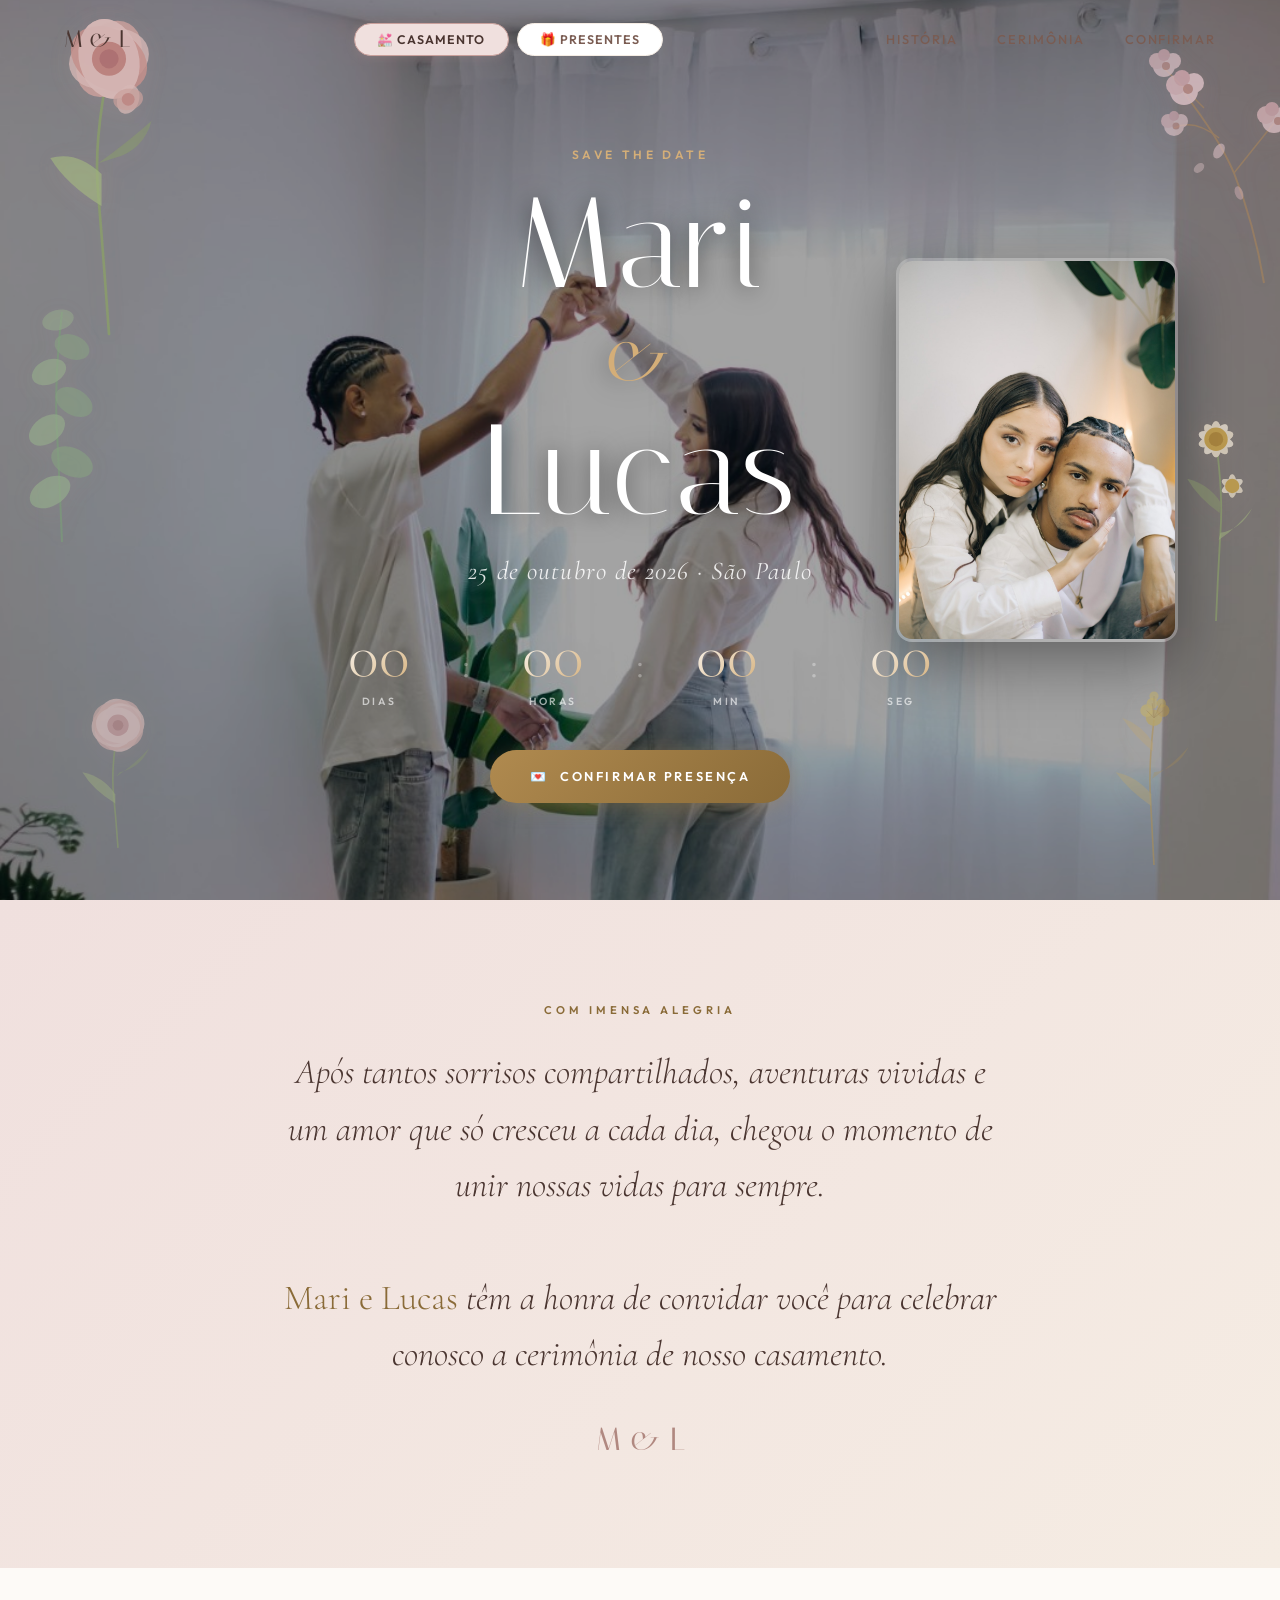
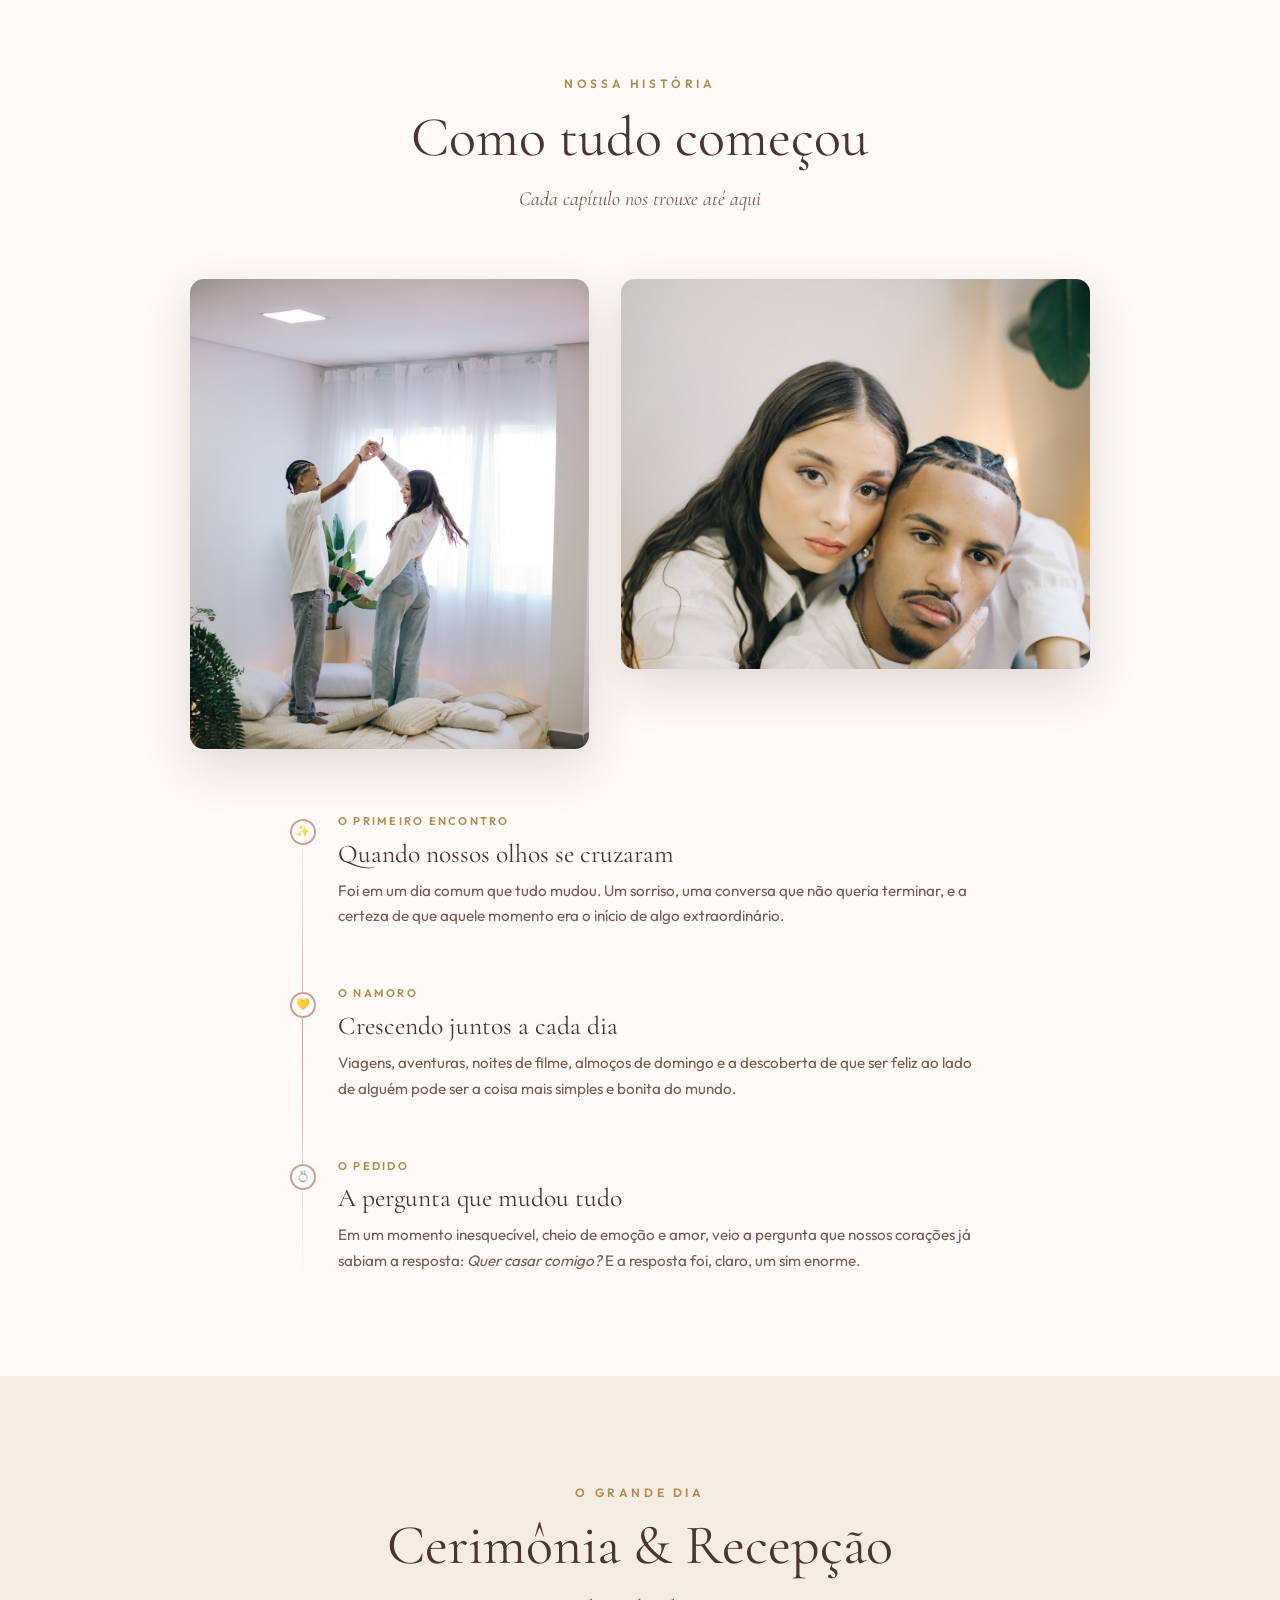
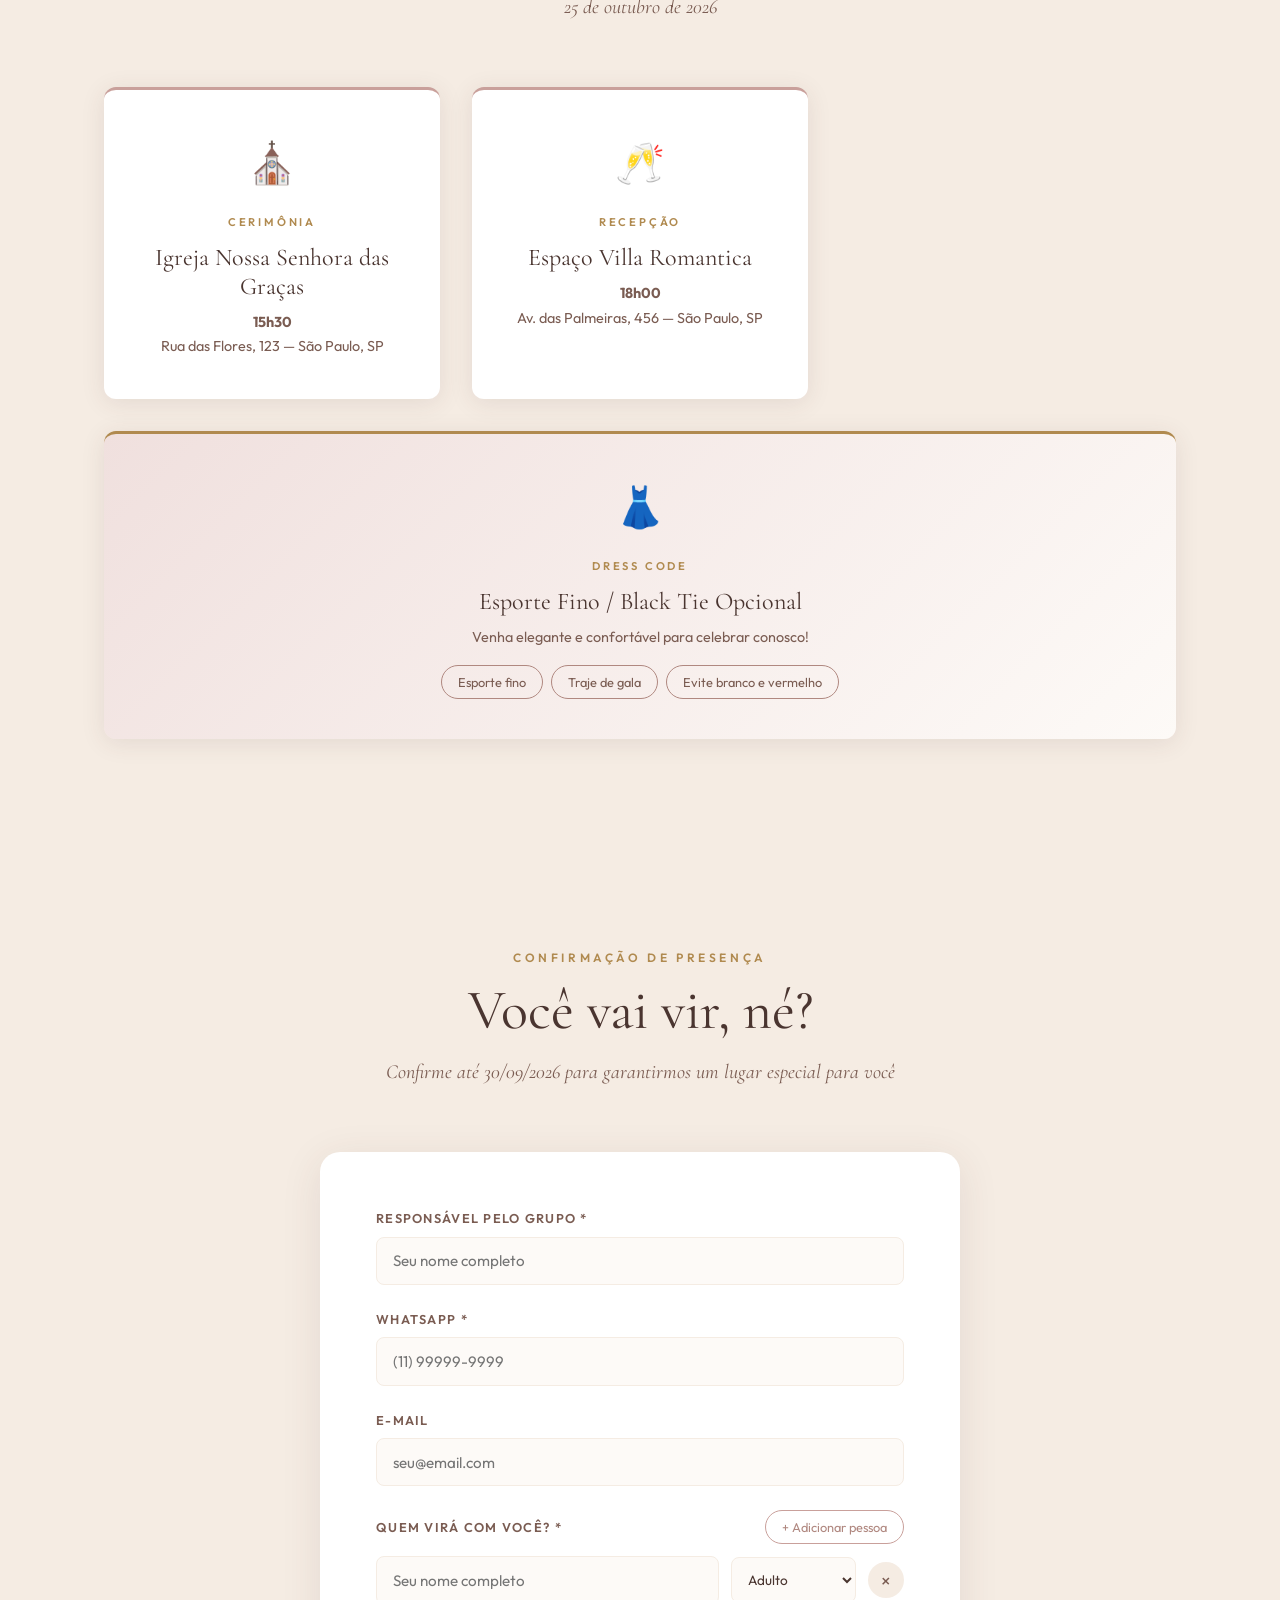
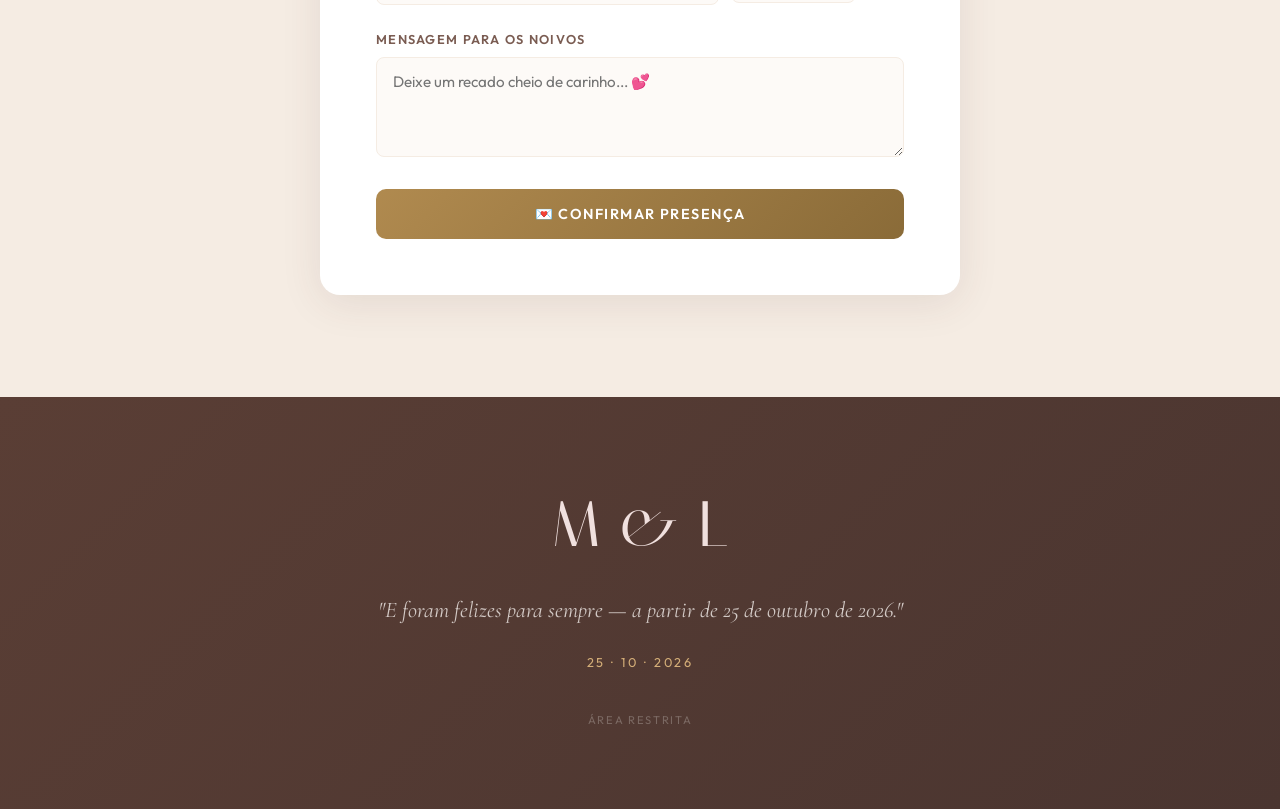
==== commit 6388a959: "Adiciona fotos reais do casal" ====
--- a/index.html
+++ b/index.html
@@ -5,7 +5,7 @@
   <meta name="viewport" content="width=device-width, initial-scale=1.0">
   <meta name="description" content="Casamento de Mari e Lucas — 25 de outubro de 2026">
   <title>Mari & Lucas — 25.10.2026</title>
-  <link rel="stylesheet" href="style.css">
+  <link rel="stylesheet" href="style.css?v=fotos-ml">
   <!-- Open Graph -->
   <meta property="og:title" content="Mari & Lucas — Nosso Casamento">
   <meta property="og:description" content="Junte-se a nós neste dia especial — 25 de outubro de 2026">
@@ -50,13 +50,13 @@
 
   <!-- Fundo: foto do local/decoração -->
   <div class="hero-bg">
-    <img src="https://images.unsplash.com/photo-1511795409834-ef04bbd61622?w=1920&q=80&auto=format&fit=crop" alt="" loading="eager">
+    <img src="assets/mari-lucas-dancando.jpeg" alt="" loading="eager">
     <div class="hero-bg-dim"></div>
   </div>
 
   <!-- Foto do casal — card flutuante (oculto no mobile) -->
   <div class="hero-casal">
-    <img src="https://images.unsplash.com/photo-1519741497674-611481863552?w=1280&q=80&auto=format&fit=crop" alt="Mari e Lucas" loading="eager">
+    <img src="assets/mari-lucas-retrato.jpeg" alt="Mari e Lucas" loading="eager">
   </div>
 
   <!-- Flores decorativas -->
@@ -288,6 +288,15 @@
       <p class="section-subtitle">Cada capítulo nos trouxe até aqui</p>
     </div>
 
+    <div class="historia-fotos reveal">
+      <figure class="historia-foto historia-foto-tall">
+        <img src="assets/mari-lucas-dancando.jpeg" alt="Mari e Lucas dançando juntos">
+      </figure>
+      <figure class="historia-foto">
+        <img src="assets/mari-lucas-retrato.jpeg" alt="Retrato de Mari e Lucas">
+      </figure>
+    </div>
+
     <div class="timeline">
       <div class="timeline-item reveal">
         <div class="timeline-dot">✨</div>
--- a/style.css
+++ b/style.css
@@ -542,6 +542,73 @@
 /* ── História ─────────────────────────────────────────────── */
 #historia { background: var(--cream); }
 
+.historia-fotos {
+  display: grid;
+  grid-template-columns: minmax(0, 0.92fr) minmax(0, 1.08fr);
+  gap: clamp(1rem, 3vw, 2rem);
+  align-items: stretch;
+  max-width: 900px;
+  margin: 0 auto 4rem;
+}
+
+.historia-foto {
+  height: 390px;
+  overflow: hidden;
+  border-radius: 14px;
+  box-shadow: 0 18px 50px rgba(78, 52, 46, 0.16);
+  background: var(--white);
+}
+
+.historia-foto-tall {
+  height: 470px;
+}
+
+.historia-foto img {
+  width: 100%;
+  height: 100%;
+  object-fit: cover;
+  display: block;
+}
+
+.historia-foto-tall img {
+  object-position: center 64%;
+}
+
+.historia-foto:not(.historia-foto-tall) img {
+  object-position: center 44%;
+}
+
+@media (max-width: 768px) {
+  .historia-fotos {
+    display: flex;
+    gap: 1rem;
+    margin: 0 -5% 3rem;
+    overflow-x: auto;
+    padding: 0 5% 1rem;
+    scroll-padding: 5%;
+    scroll-snap-type: x mandatory;
+    -webkit-overflow-scrolling: touch;
+  }
+
+  .historia-fotos::-webkit-scrollbar {
+    display: none;
+  }
+
+  .historia-foto:not(.historia-foto-tall) {
+    order: -1;
+  }
+
+  .historia-foto {
+    flex: 0 0 min(82vw, 420px);
+    scroll-snap-align: start;
+  }
+
+  .historia-foto,
+  .historia-foto-tall {
+    height: 420px;
+  }
+}
+
 .timeline {
   position: relative;
   max-width: 700px;
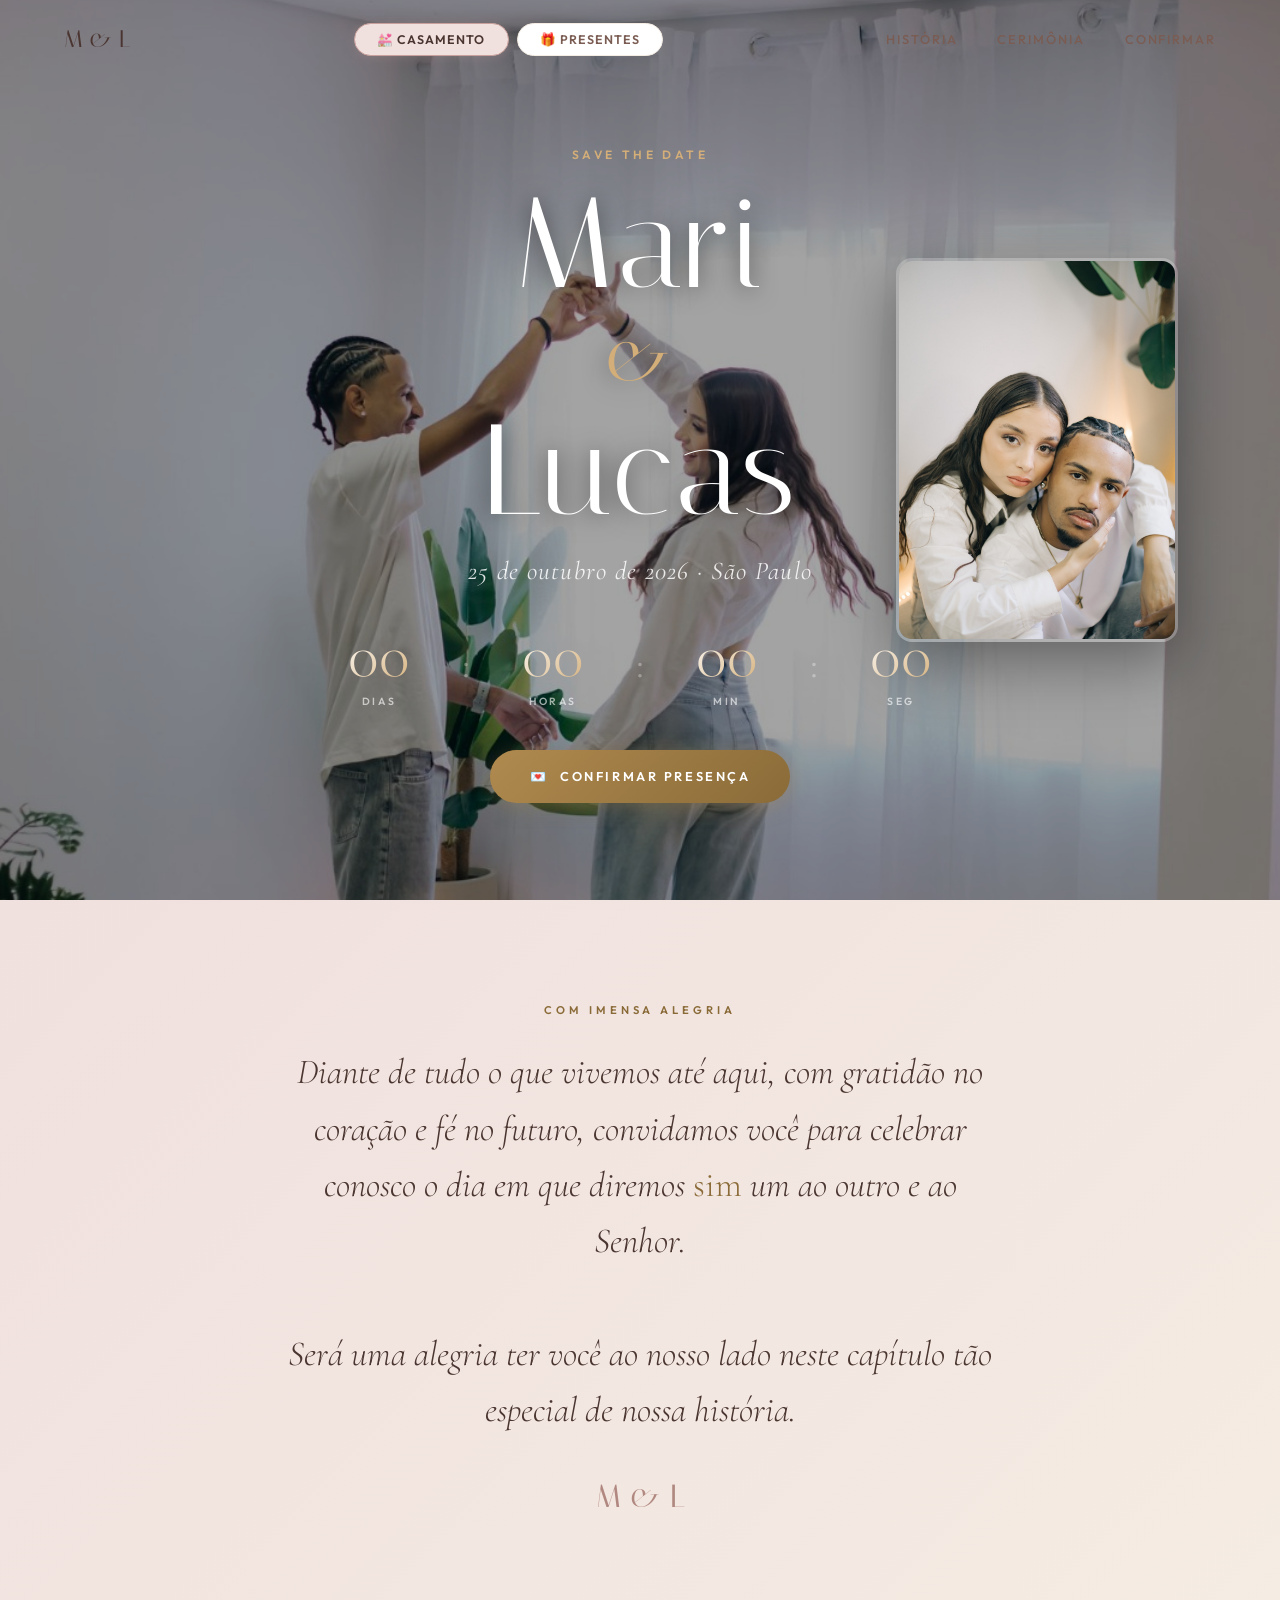
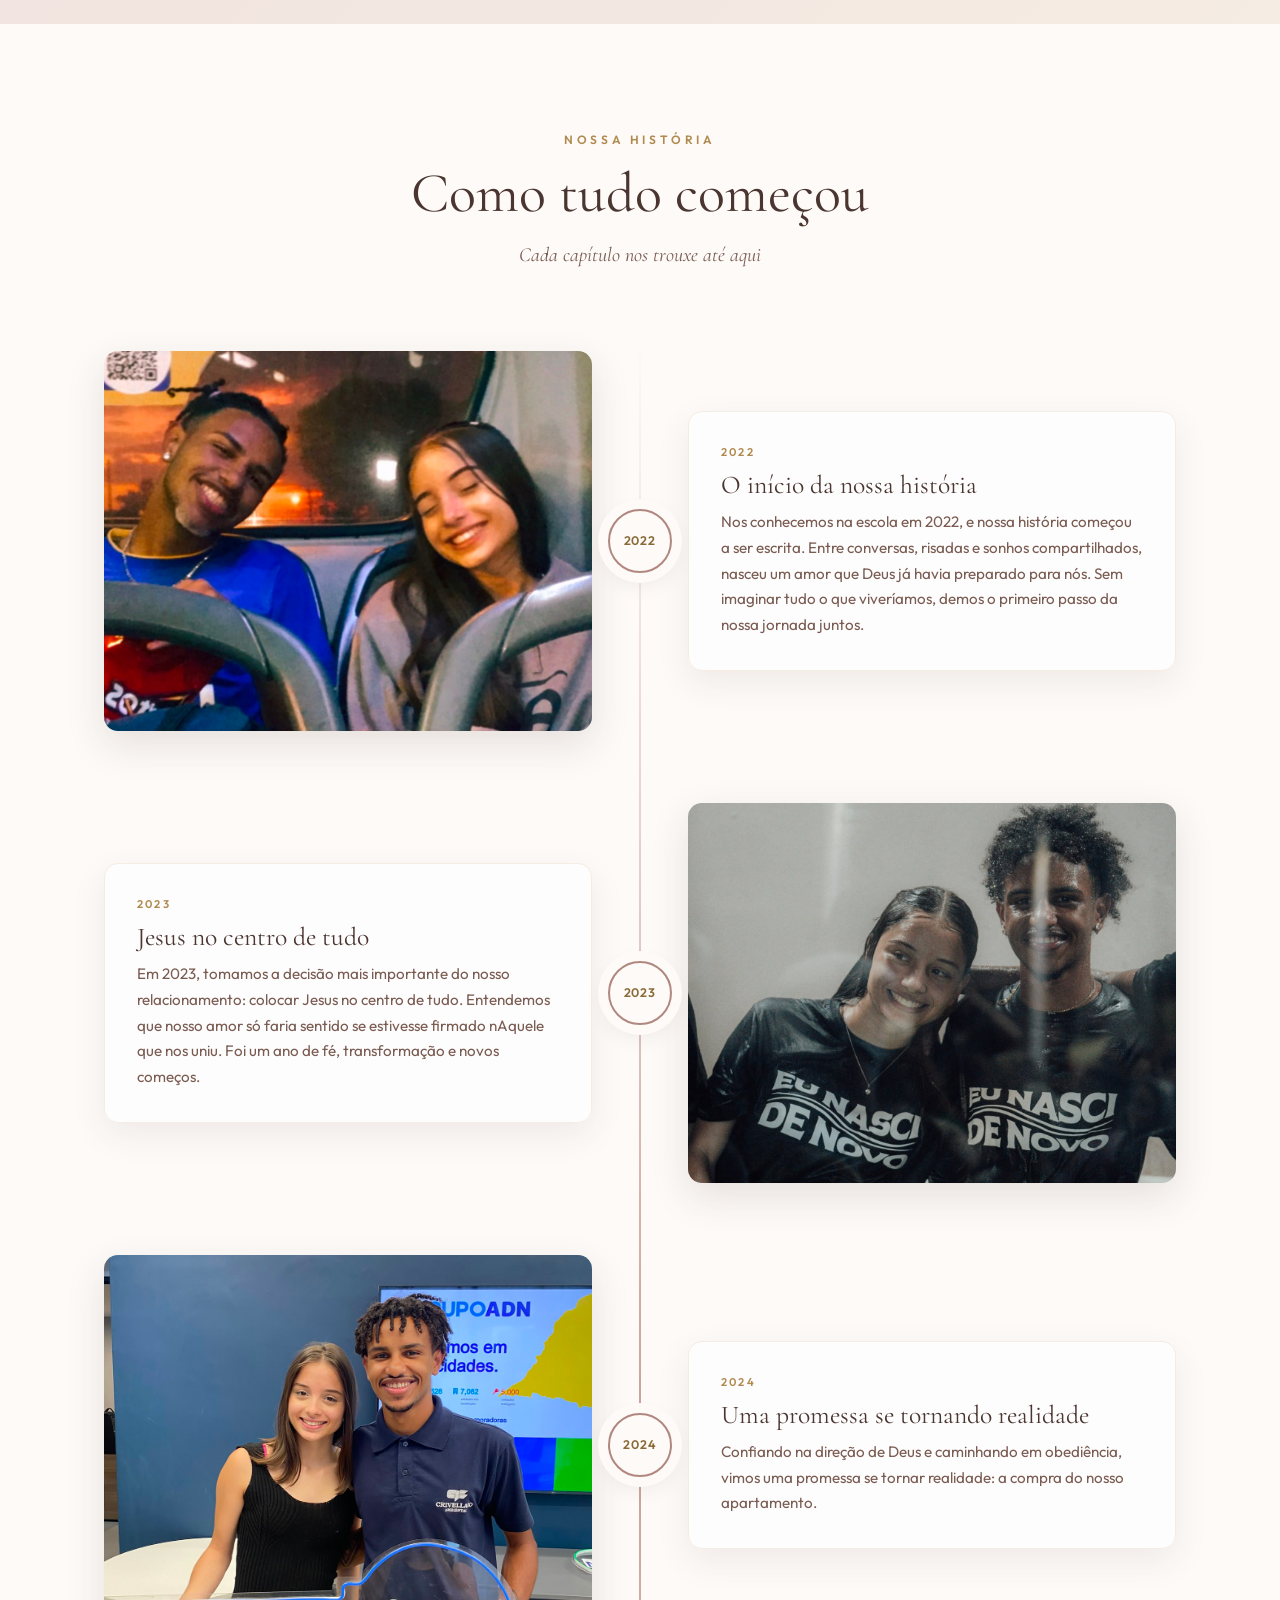
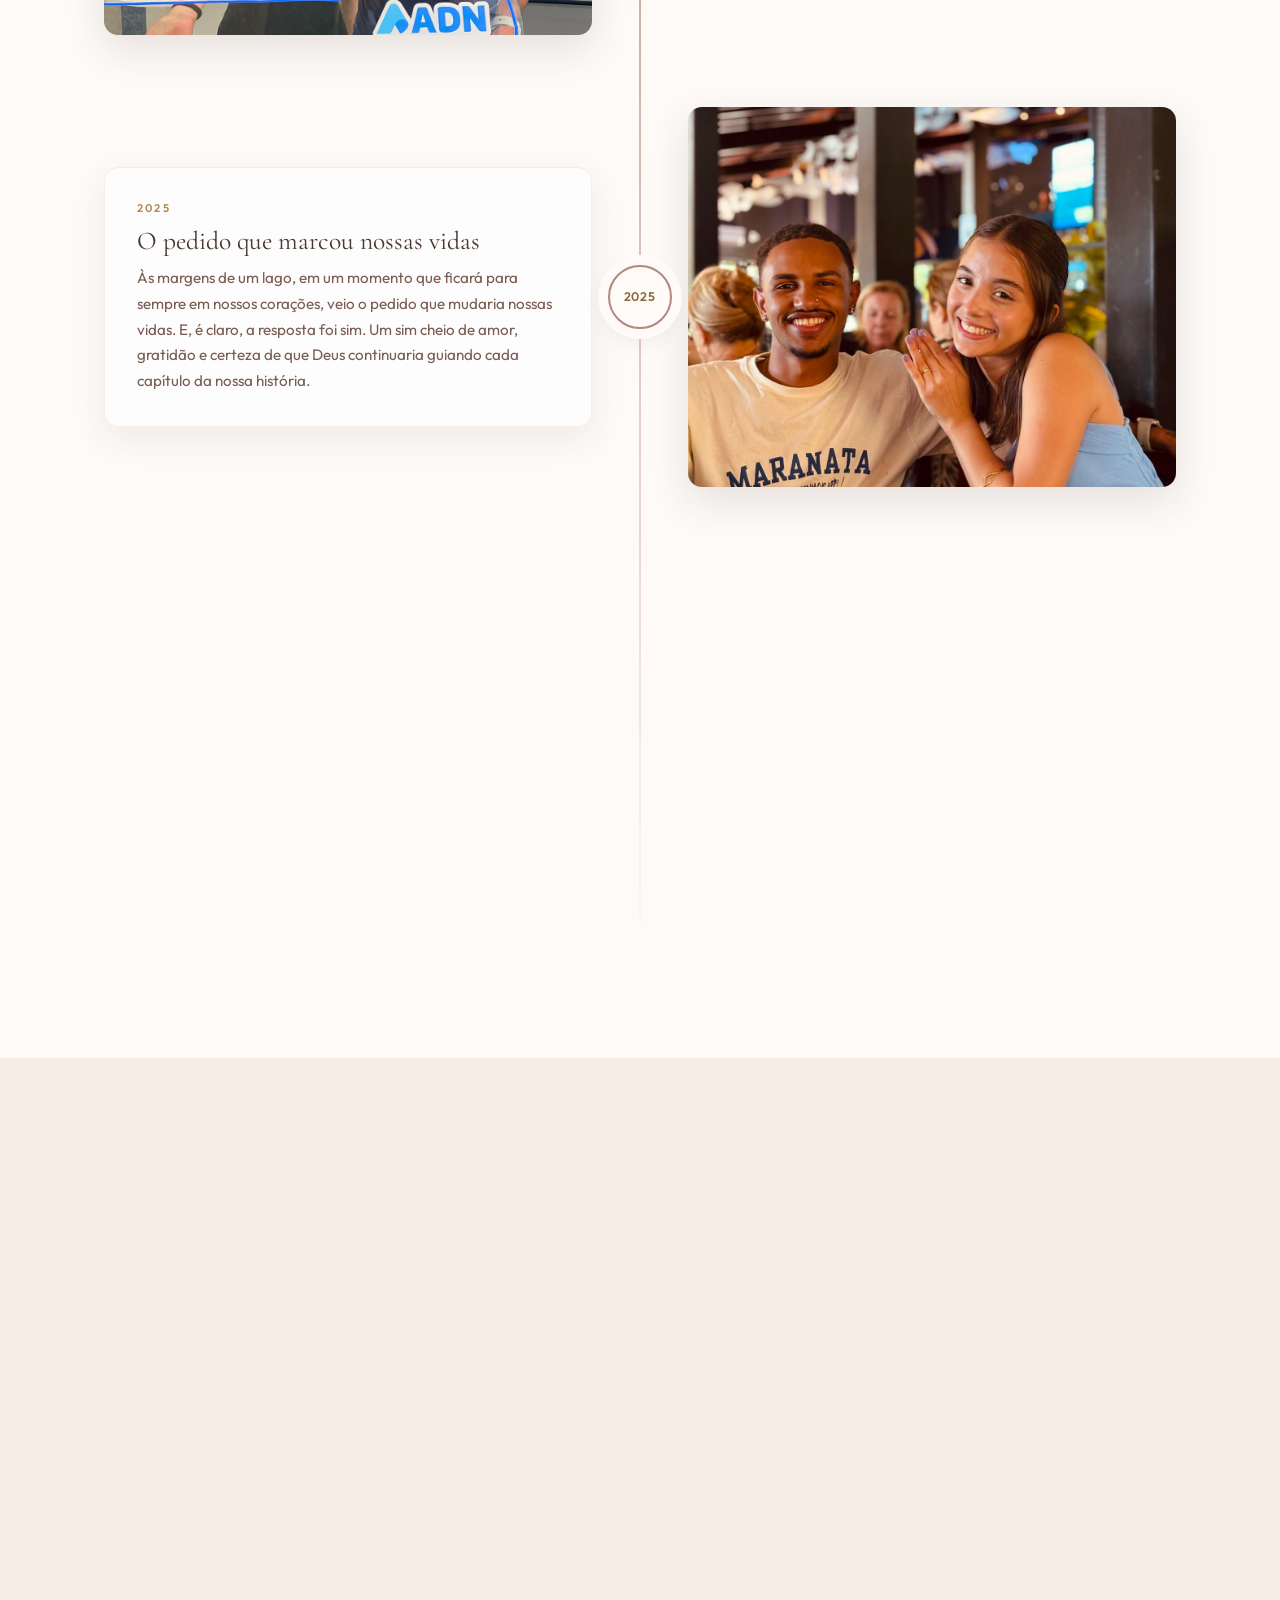
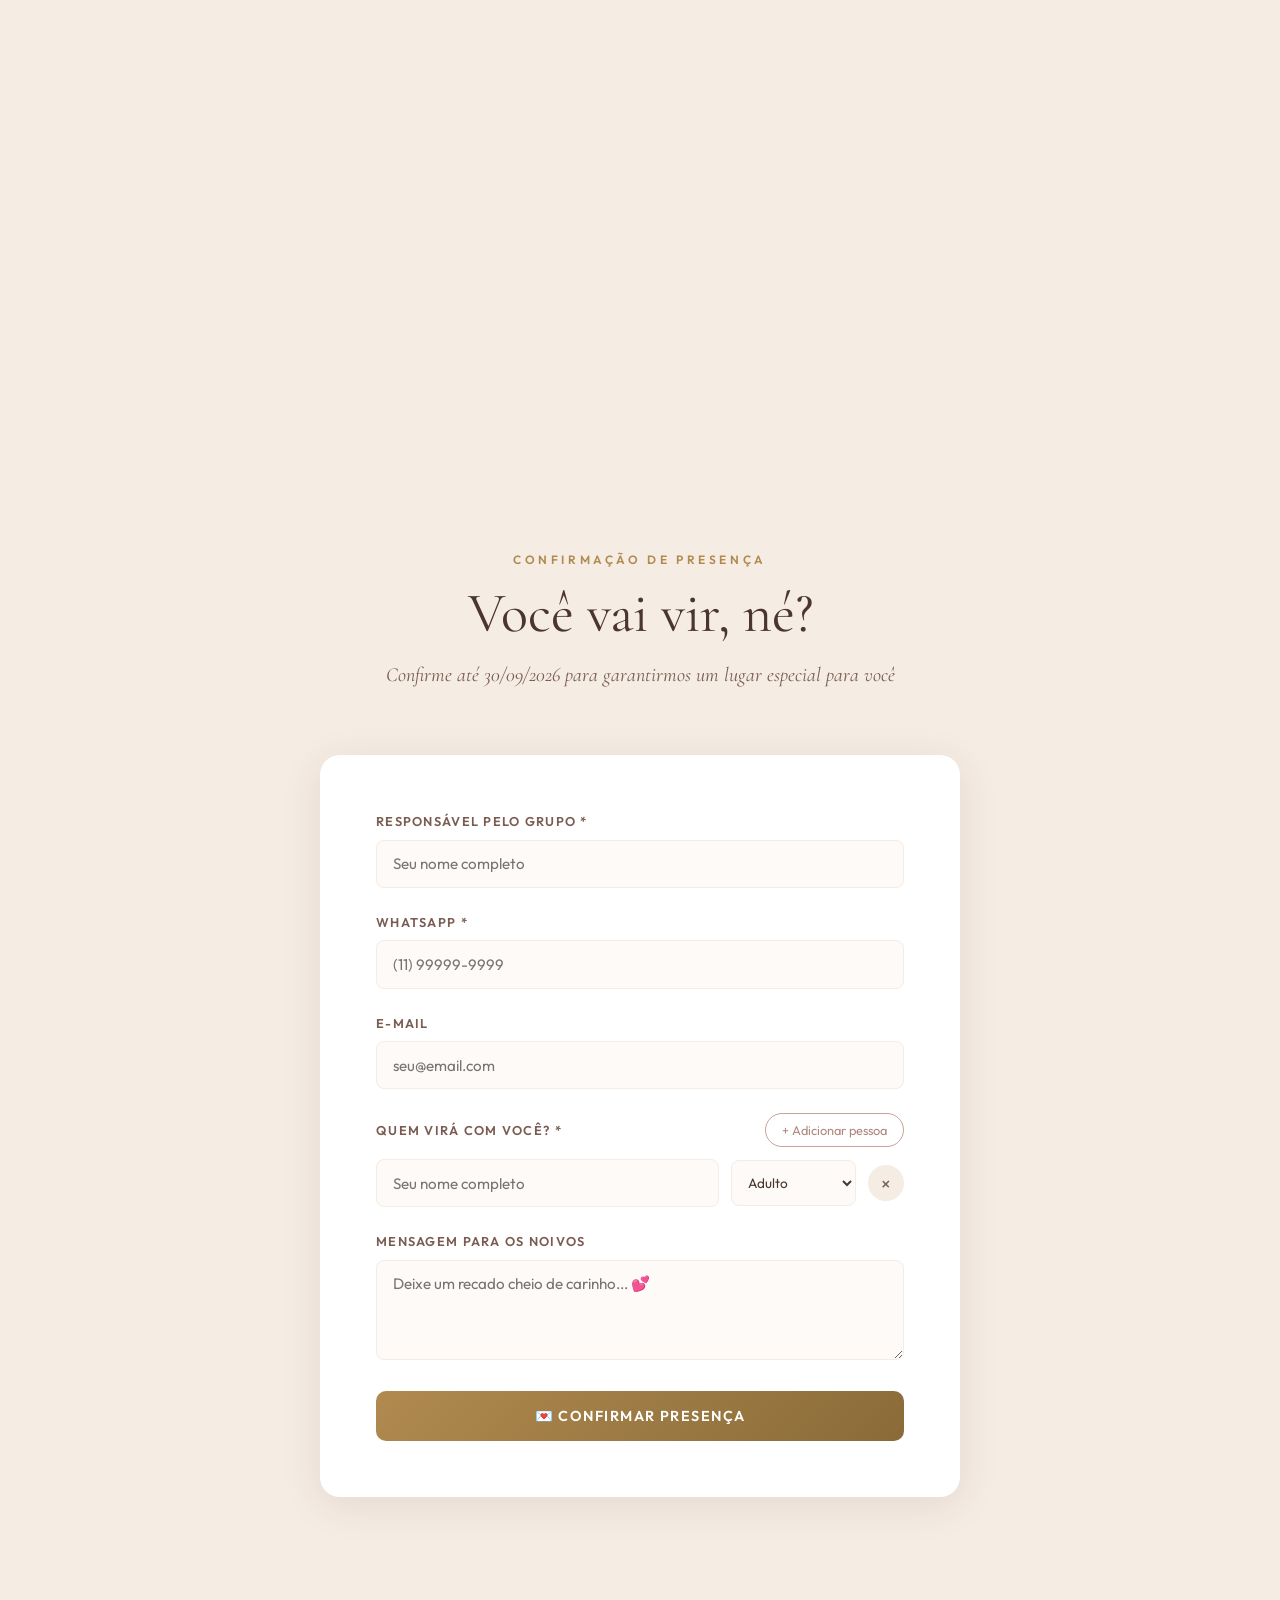
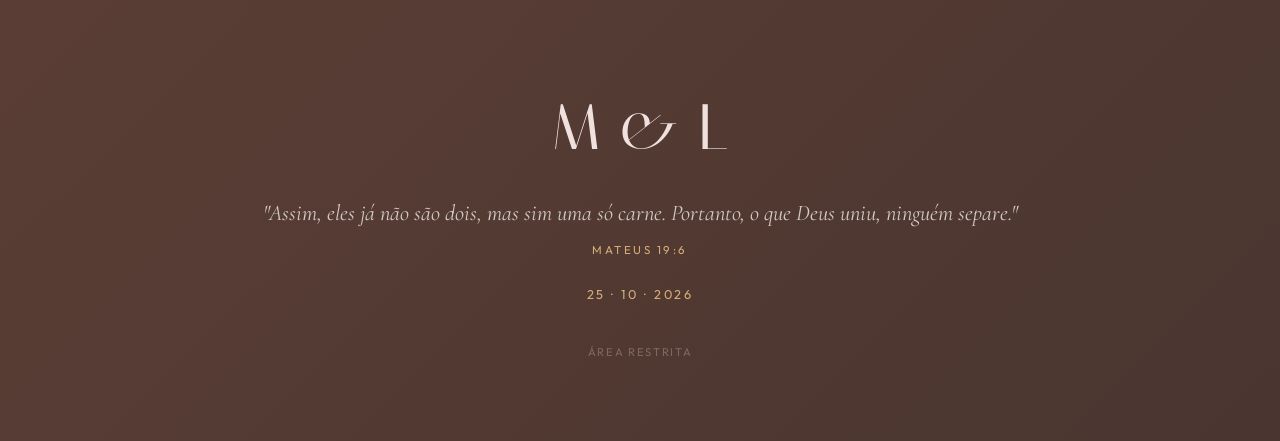
==== commit 224cd99d: "Atualiza historia e pagamento Asaas" ====
--- a/index.html
+++ b/index.html
@@ -5,7 +5,7 @@
   <meta name="viewport" content="width=device-width, initial-scale=1.0">
   <meta name="description" content="Casamento de Mari e Lucas — 25 de outubro de 2026">
   <title>Mari & Lucas — 25.10.2026</title>
-  <link rel="stylesheet" href="style.css?v=fotos-ml">
+  <link rel="stylesheet" href="style.css?v=timeline-ml">
   <!-- Open Graph -->
   <meta property="og:title" content="Mari & Lucas — Nosso Casamento">
   <meta property="og:description" content="Junte-se a nós neste dia especial — 25 de outubro de 2026">
@@ -269,11 +269,11 @@
   <div class="anuncio-inner">
     <div class="anuncio-eyebrow reveal">Com imensa alegria</div>
     <p class="anuncio-text reveal reveal-delay-1">
-      Após tantos sorrisos compartilhados, aventuras vividas
-      e um amor que só cresceu a cada dia, chegou o momento
-      de unir nossas vidas para sempre.<br><br>
-      <em>Mari e Lucas</em> têm a honra de convidar você
-      para celebrar conosco a cerimônia de nosso casamento.
+      Diante de tudo o que vivemos até aqui,
+      com gratidão no coração e fé no futuro,
+      convidamos você para celebrar conosco o dia em que diremos <em>sim</em>
+      um ao outro e ao Senhor.<br><br>
+      Será uma alegria ter você ao nosso lado neste capítulo tão especial de nossa história.
     </p>
     <div class="anuncio-signature reveal reveal-delay-2">M &amp; L</div>
   </div>
@@ -288,45 +288,86 @@
       <p class="section-subtitle">Cada capítulo nos trouxe até aqui</p>
     </div>
 
-    <div class="historia-fotos reveal">
-      <figure class="historia-foto historia-foto-tall">
-        <img src="assets/mari-lucas-dancando.jpeg" alt="Mari e Lucas dançando juntos">
-      </figure>
-      <figure class="historia-foto">
-        <img src="assets/mari-lucas-retrato.jpeg" alt="Retrato de Mari e Lucas">
-      </figure>
-    </div>
-
     <div class="timeline">
       <div class="timeline-item reveal">
-        <div class="timeline-dot">✨</div>
-        <div class="timeline-year">O primeiro encontro</div>
-        <h3 class="timeline-title">Quando nossos olhos se cruzaram</h3>
-        <p class="timeline-desc">
-          Foi em um dia comum que tudo mudou. Um sorriso, uma conversa que não queria terminar,
-          e a certeza de que aquele momento era o início de algo extraordinário.
-        </p>
+        <div class="timeline-dot">2022</div>
+        <figure class="timeline-photo">
+          <img src="fotos/2022-onibus.jpeg" alt="Mari e Lucas no ônibus em 2022">
+        </figure>
+        <div class="timeline-content">
+          <div class="timeline-year">2022</div>
+          <h3 class="timeline-title">O início da nossa história</h3>
+          <p class="timeline-desc">
+            Nos conhecemos na escola em 2022, e nossa história começou a ser escrita.
+            Entre conversas, risadas e sonhos compartilhados, nasceu um amor que Deus já havia
+            preparado para nós. Sem imaginar tudo o que viveríamos, demos o primeiro passo da
+            nossa jornada juntos.
+          </p>
+        </div>
       </div>
 
       <div class="timeline-item reveal reveal-delay-1">
-        <div class="timeline-dot">💛</div>
-        <div class="timeline-year">O namoro</div>
-        <h3 class="timeline-title">Crescendo juntos a cada dia</h3>
-        <p class="timeline-desc">
-          Viagens, aventuras, noites de filme, almoços de domingo e a descoberta de que
-          ser feliz ao lado de alguém pode ser a coisa mais simples e bonita do mundo.
-        </p>
+        <div class="timeline-dot">2023</div>
+        <figure class="timeline-photo">
+          <img src="fotos/2023-batismo.jpeg" alt="Mari e Lucas no batismo em 2023">
+        </figure>
+        <div class="timeline-content">
+          <div class="timeline-year">2023</div>
+          <h3 class="timeline-title">Jesus no centro de tudo</h3>
+          <p class="timeline-desc">
+            Em 2023, tomamos a decisão mais importante do nosso relacionamento: colocar Jesus
+            no centro de tudo. Entendemos que nosso amor só faria sentido se estivesse firmado
+            nAquele que nos uniu. Foi um ano de fé, transformação e novos começos.
+          </p>
+        </div>
       </div>
 
       <div class="timeline-item reveal reveal-delay-2">
-        <div class="timeline-dot">💍</div>
-        <div class="timeline-year">O pedido</div>
-        <h3 class="timeline-title">A pergunta que mudou tudo</h3>
-        <p class="timeline-desc">
-          Em um momento inesquecível, cheio de emoção e amor, veio a pergunta que
-          nossos corações já sabiam a resposta: <em>Quer casar comigo?</em>
-          E a resposta foi, claro, um sim enorme.
-        </p>
+        <div class="timeline-dot">2024</div>
+        <figure class="timeline-photo">
+          <img src="fotos/2024-apartamento.jpeg" alt="A chave do apartamento em 2024">
+        </figure>
+        <div class="timeline-content">
+          <div class="timeline-year">2024</div>
+          <h3 class="timeline-title">Uma promessa se tornando realidade</h3>
+          <p class="timeline-desc">
+            Confiando na direção de Deus e caminhando em obediência, vimos uma promessa se
+            tornar realidade: a compra do nosso apartamento.
+          </p>
+        </div>
+      </div>
+
+      <div class="timeline-item reveal reveal-delay-3">
+        <div class="timeline-dot">2025</div>
+        <figure class="timeline-photo">
+          <img src="fotos/2025-pedido.jpeg" alt="Pedido de casamento de Mari e Lucas em 2025">
+        </figure>
+        <div class="timeline-content">
+          <div class="timeline-year">2025</div>
+          <h3 class="timeline-title">O pedido que marcou nossas vidas</h3>
+          <p class="timeline-desc">
+            Às margens de um lago, em um momento que ficará para sempre em nossos corações,
+            veio o pedido que mudaria nossas vidas. E, é claro, a resposta foi sim. Um sim
+            cheio de amor, gratidão e certeza de que Deus continuaria guiando cada capítulo
+            da nossa história.
+          </p>
+        </div>
+      </div>
+
+      <div class="timeline-item reveal reveal-delay-4">
+        <div class="timeline-dot">2026</div>
+        <figure class="timeline-photo">
+          <img src="fotos/2026.jpeg" alt="Mari e Lucas em 2026">
+        </figure>
+        <div class="timeline-content">
+          <div class="timeline-year">2026</div>
+          <h3 class="timeline-title">O ano do nosso sim</h3>
+          <p class="timeline-desc">
+            Em 2026, estamos planejando o nosso grande dia. Um sonho que, pouco a pouco,
+            está se tornando realidade. Temos visto a provisão e a fidelidade do Senhor em
+            cada detalhe.
+          </p>
+        </div>
       </div>
     </div>
   </div>
@@ -343,35 +384,28 @@
 
     <div class="cerimonia-grid">
       <div class="cerimonia-card reveal">
-        <div class="cerimonia-icon">⛪</div>
-        <div class="cerimonia-tipo">Cerimônia</div>
-        <h3 class="cerimonia-name" id="venue-ceremony-name">Igreja Nossa Senhora das Graças</h3>
+        <div class="cerimonia-icon">💒</div>
+        <div class="cerimonia-tipo">Cerimônia &amp; Recepção</div>
+        <h3 class="cerimonia-name" id="venue-ceremony-name">Espaço Ibiacê</h3>
         <p class="cerimonia-info">
-          <strong>15h30</strong><br>
-          <span id="venue-ceremony-address">Rua das Flores, 123 — São Paulo, SP</span>
+          <span id="venue-ceremony-address">Estr. Sousas - Pedreira - Souzas, Campinas - SP, 13104-901</span>
         </p>
       </div>
 
       <div class="cerimonia-card reveal reveal-delay-1">
-        <div class="cerimonia-icon">🥂</div>
-        <div class="cerimonia-tipo">Recepção</div>
-        <h3 class="cerimonia-name" id="venue-reception-name">Espaço Villa Romantica</h3>
+        <div class="cerimonia-icon">📅</div>
+        <div class="cerimonia-tipo">Data</div>
+        <h3 class="cerimonia-name">25 de outubro de 2026</h3>
         <p class="cerimonia-info">
-          <strong>18h00</strong><br>
-          <span id="venue-reception-address">Av. das Palmeiras, 456 — São Paulo, SP</span>
+          Esperamos você para celebrar este dia tão especial conosco.
         </p>
       </div>
 
       <div class="cerimonia-card dresscode-card reveal reveal-delay-2">
-        <div class="cerimonia-icon">👗</div>
-        <div class="cerimonia-tipo">Dress Code</div>
-        <h3 class="cerimonia-name">Esporte Fino / Black Tie Opcional</h3>
-        <p class="cerimonia-info">Venha elegante e confortável para celebrar conosco!</p>
-        <div class="dresscode-tags">
-          <span class="dresscode-tag">Esporte fino</span>
-          <span class="dresscode-tag">Traje de gala</span>
-          <span class="dresscode-tag">Evite branco e vermelho</span>
-        </div>
+        <div class="cerimonia-icon">🕒</div>
+        <div class="cerimonia-tipo">Horário</div>
+        <h3 class="cerimonia-name">Início às 15h30</h3>
+        <p class="cerimonia-info">Chegue com carinho e antecedência para aproveitarmos cada momento.</p>
       </div>
     </div>
   </div>
@@ -464,8 +498,8 @@
 
     <p class="presentes-intro">
       Sua presença já é o maior presente. Se quiser nos mimar com algo especial,
-      preparamos esta lista com muito carinho. Cada item tem uma chave Pix para
-      facilitar — é rápido e seguro! 💛
+      preparamos esta lista com muito carinho. Você poderá usar Pix ou, quando
+      configurado, pagar pelo Asaas com cartão ou boleto. 💛
     </p>
 
     <div id="presentes-grid" class="presentes-grid">
@@ -482,16 +516,21 @@
   <div class="modal">
     <button class="modal-close" onclick="fecharModal()" aria-label="Fechar">×</button>
 
-    <!-- Step 1: Pix -->
+    <!-- Step 1: Pagamento -->
     <div id="modal-step-1" class="modal-step active">
       <span class="section-eyebrow">Você escolheu</span>
       <h3 class="modal-presente-nome" id="modal-nome">—</h3>
       <div class="modal-presente-valor" id="modal-valor">—</div>
 
       <p class="modal-instrucao">
-        Copie a chave Pix abaixo, abra o aplicativo do seu banco,
-        e faça o Pix para os noivos. Depois volte aqui e confirme! 💛
+        Escolha como deseja presentear. O Pix continua sendo a opção mais simples,
+        e o pagamento pelo Asaas ficará disponível para cartão ou boleto.
       </p>
+
+      <div class="payment-choice">
+        <span class="payment-choice-label">Pix</span>
+        <p>Copie a chave, faça o Pix no seu banco e depois confirme o presente.</p>
+      </div>
 
       <div class="pix-box">
         <div>
@@ -502,6 +541,14 @@
       </div>
 
       <button id="btn-ja-fiz-pix" class="btn-primary">✓ Já fiz o Pix</button>
+
+      <div class="payment-choice payment-choice-asaas">
+        <span class="payment-choice-label">Asaas</span>
+        <p>Use cartão, boleto ou outra opção disponível no checkout do Asaas.</p>
+        <button id="btn-pagar-asaas" class="btn-asaas" type="button">Pagar pelo Asaas</button>
+        <div id="asaas-status" class="payment-status">Em breve: aguardando configuração do link/API.</div>
+      </div>
+
       <button onclick="fecharModal()" class="btn-secondary">Voltar para presentes</button>
     </div>
 
@@ -513,6 +560,7 @@
       <form id="modal-form" novalidate>
         <input type="hidden" id="modal-presente-nome-form">
         <input type="hidden" id="modal-presente-valor-form">
+        <input type="hidden" id="modal-payment-method" value="pix">
 
         <div class="form-group-modal">
           <label class="form-label" for="modal-nome-pessoa">Seu nome *</label>
@@ -530,7 +578,7 @@
         </div>
 
         <button type="submit" id="btn-confirmar-pix" class="btn-primary">Confirmar presente 🎁</button>
-        <button type="button" id="btn-voltar-pix" class="btn-secondary">← Voltar</button>
+        <button type="button" id="btn-voltar-pix" class="btn-secondary">← Voltar ao pagamento</button>
       </form>
     </div>
 
@@ -550,7 +598,8 @@
 <!-- ── Footer ──────────────────────────────────────────────── -->
 <footer id="footer">
   <div class="footer-monogram">M &amp; L</div>
-  <p class="footer-frase">"E foram felizes para sempre — a partir de 25 de outubro de 2026."</p>
+  <p class="footer-frase">"Assim, eles já não são dois, mas sim uma só carne. Portanto, o que Deus uniu, ninguém separe."</p>
+  <div class="footer-verse">Mateus 19:6</div>
   <div class="footer-date">25 · 10 · 2026</div>
   <a href="admin.html" class="footer-admin-link">área restrita</a>
 </footer>
--- a/style.css
+++ b/style.css
@@ -254,9 +254,7 @@
 .flores-container {
   position: absolute;
   inset: 0;
-  pointer-events: none;
-  overflow: visible;
-  z-index: 6;
+  display: none;
 }
 
 .flor {
@@ -611,40 +609,92 @@
 
 .timeline {
   position: relative;
-  max-width: 700px;
+  max-width: 1080px;
   margin: 0 auto;
-  padding-left: 3rem;
+  padding: 1rem 0;
 }
 
 .timeline::before {
   content: '';
   position: absolute;
-  left: 12px;
+  left: 50%;
   top: 0;
   bottom: 0;
-  width: 1px;
+  width: 2px;
+  transform: translateX(-50%);
   background: linear-gradient(to bottom, transparent, var(--rose), transparent);
 }
 
 .timeline-item {
   position: relative;
-  margin-bottom: 3.5rem;
+  display: grid;
+  grid-template-columns: minmax(0, 1fr) minmax(0, 1fr);
+  gap: clamp(4rem, 8vw, 6rem);
+  align-items: center;
+  margin-bottom: 4.5rem;
 }
 .timeline-item:last-child { margin-bottom: 0; }
 
 .timeline-dot {
   position: absolute;
-  left: -3rem;
-  top: 0.4rem;
-  width: 26px;
-  height: 26px;
+  left: 50%;
+  top: 50%;
+  width: 64px;
+  height: 64px;
+  transform: translate(-50%, -50%);
   border-radius: 50%;
   background: var(--cream);
-  border: 2px solid var(--rose);
+  border: 2px solid var(--rose-dark);
   display: flex;
   align-items: center;
   justify-content: center;
-  font-size: 0.7rem;
+  font-size: 0.78rem;
+  font-weight: 600;
+  letter-spacing: 0.08em;
+  color: var(--gold-dark);
+  z-index: 2;
+  box-shadow: 0 0 0 10px var(--cream), 0 8px 24px rgba(78, 52, 46, 0.12);
+}
+
+.timeline-photo {
+  width: 100%;
+  height: clamp(260px, 32vw, 380px);
+  overflow: hidden;
+  border-radius: 14px;
+  box-shadow: 0 14px 38px rgba(78, 52, 46, 0.13);
+  background: var(--white);
+}
+
+.timeline-photo img {
+  width: 100%;
+  height: 100%;
+  object-fit: cover;
+  display: block;
+}
+
+.timeline-content {
+  background: rgba(255,255,255,0.72);
+  border: 1px solid var(--cream-dark);
+  border-radius: 14px;
+  padding: clamp(1.4rem, 3vw, 2rem);
+  box-shadow: 0 12px 34px rgba(78, 52, 46, 0.08);
+}
+
+.timeline-item:nth-child(odd) .timeline-photo {
+  grid-column: 1;
+}
+
+.timeline-item:nth-child(odd) .timeline-content {
+  grid-column: 2;
+}
+
+.timeline-item:nth-child(even) .timeline-photo {
+  grid-column: 2;
+}
+
+.timeline-item:nth-child(even) .timeline-content {
+  grid-column: 1;
+  grid-row: 1;
 }
 
 .timeline-year {
@@ -667,6 +717,45 @@
   color: var(--brown-mid);
   font-size: 0.95rem;
   line-height: 1.7;
+}
+
+@media (max-width: 640px) {
+  .timeline {
+    padding: 0 0 0 2.25rem;
+  }
+
+  .timeline::before {
+    display: block;
+    left: 0.65rem;
+    width: 1px;
+    transform: none;
+  }
+
+  .timeline-item {
+    display: block;
+    margin-bottom: 3rem;
+  }
+
+  .timeline-dot {
+    position: absolute;
+    left: -2.25rem;
+    top: 0.2rem;
+    width: 52px;
+    height: 52px;
+    transform: none;
+    font-size: 0.7rem;
+    background: var(--rose-light);
+    box-shadow: 0 0 0 8px var(--cream);
+  }
+
+  .timeline-photo {
+    height: 360px;
+    margin-bottom: 1rem;
+  }
+
+  .timeline-content {
+    padding: 1.25rem;
+  }
 }
 
 /* ── Cerimônia ─────────────────────────────────────────────── */
@@ -934,6 +1023,65 @@
   margin-bottom: 1.5rem;
 }
 
+.payment-choice {
+  background: rgba(255,255,255,0.68);
+  border: 1px solid var(--cream-dark);
+  border-radius: var(--radius);
+  padding: 1rem;
+  margin-bottom: 1rem;
+}
+
+.payment-choice-label {
+  display: inline-block;
+  font-size: 0.68rem;
+  font-weight: 600;
+  letter-spacing: 0.18em;
+  text-transform: uppercase;
+  color: var(--gold-dark);
+  margin-bottom: 0.35rem;
+}
+
+.payment-choice p {
+  font-size: 0.86rem;
+  color: var(--brown-mid);
+  line-height: 1.55;
+}
+
+.payment-choice-asaas {
+  margin-top: 1.25rem;
+}
+
+.btn-asaas {
+  display: block;
+  width: 100%;
+  padding: 0.95rem;
+  margin-top: 0.85rem;
+  background: #0f8fbf;
+  color: var(--white);
+  border-radius: 10px;
+  font-weight: 600;
+  font-size: 0.86rem;
+  letter-spacing: 0.1em;
+  text-transform: uppercase;
+  transition: all var(--transition);
+}
+
+.btn-asaas:hover:not(:disabled) {
+  background: #0b789f;
+  transform: translateY(-1px);
+}
+
+.btn-asaas:disabled {
+  opacity: 0.45;
+  cursor: not-allowed;
+}
+
+.payment-status {
+  margin-top: 0.65rem;
+  font-size: 0.78rem;
+  color: var(--brown-mid);
+}
+
 .pix-box {
   background: var(--white);
   border: 1px dashed var(--rose);
@@ -1170,6 +1318,14 @@
   font-style: italic;
   font-size: clamp(1rem, 2.5vw, 1.4rem);
   color: rgba(253,250,247,0.75);
+  margin-bottom: 0.65rem;
+}
+
+.footer-verse {
+  font-size: 0.72rem;
+  letter-spacing: 0.22em;
+  text-transform: uppercase;
+  color: var(--gold-light);
   margin-bottom: 1.5rem;
 }
 
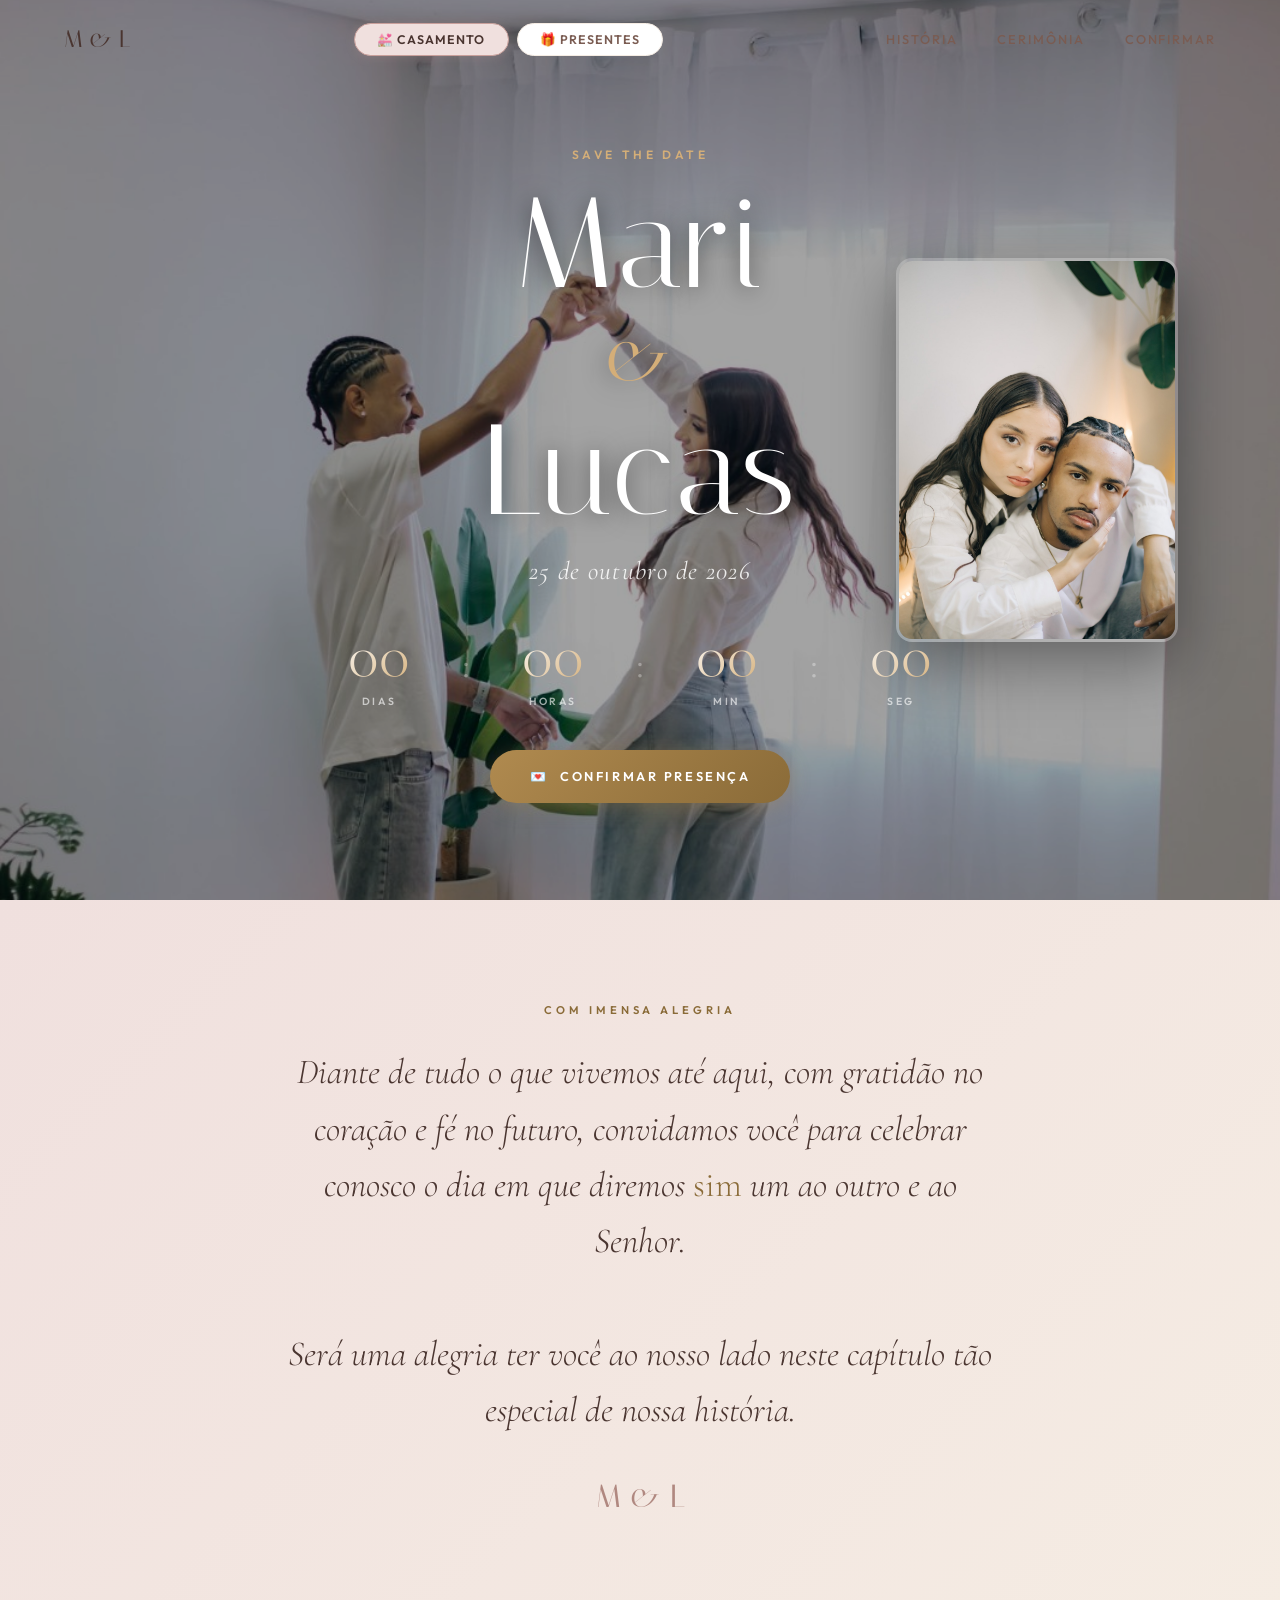
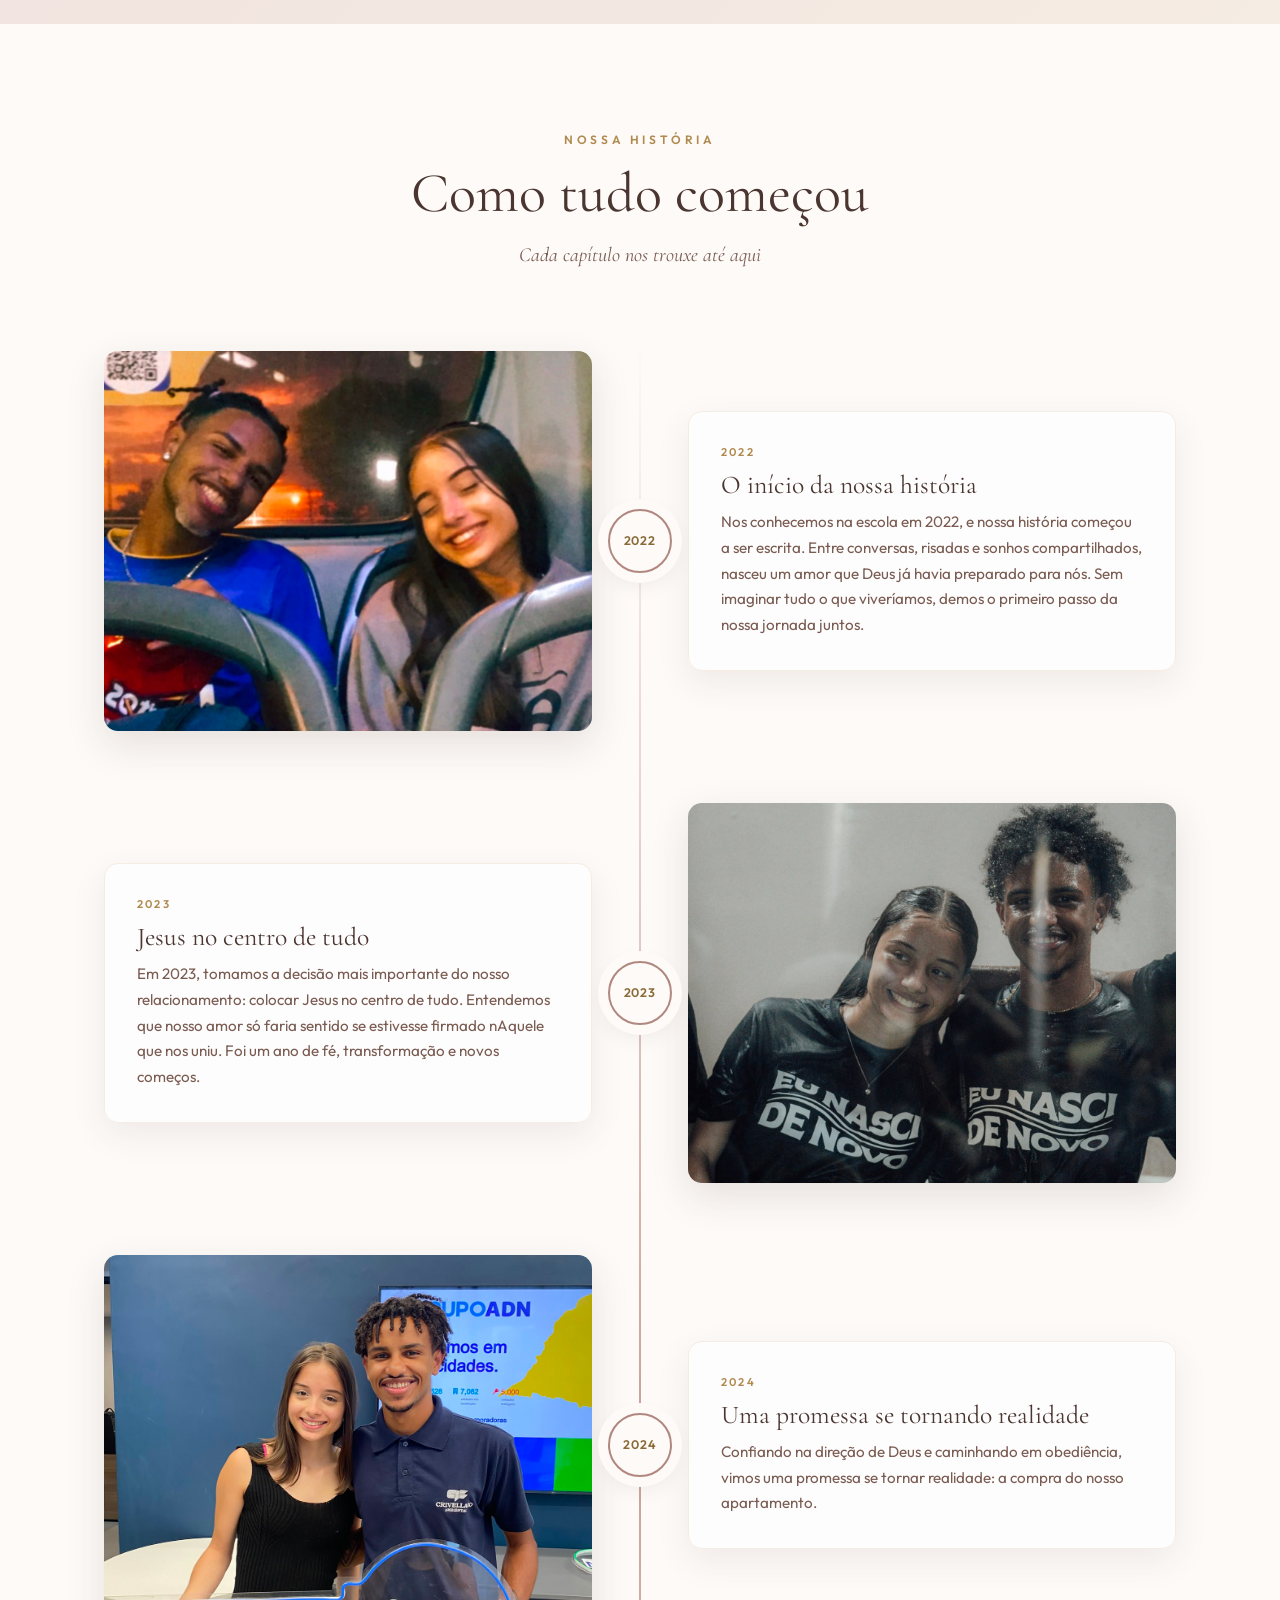
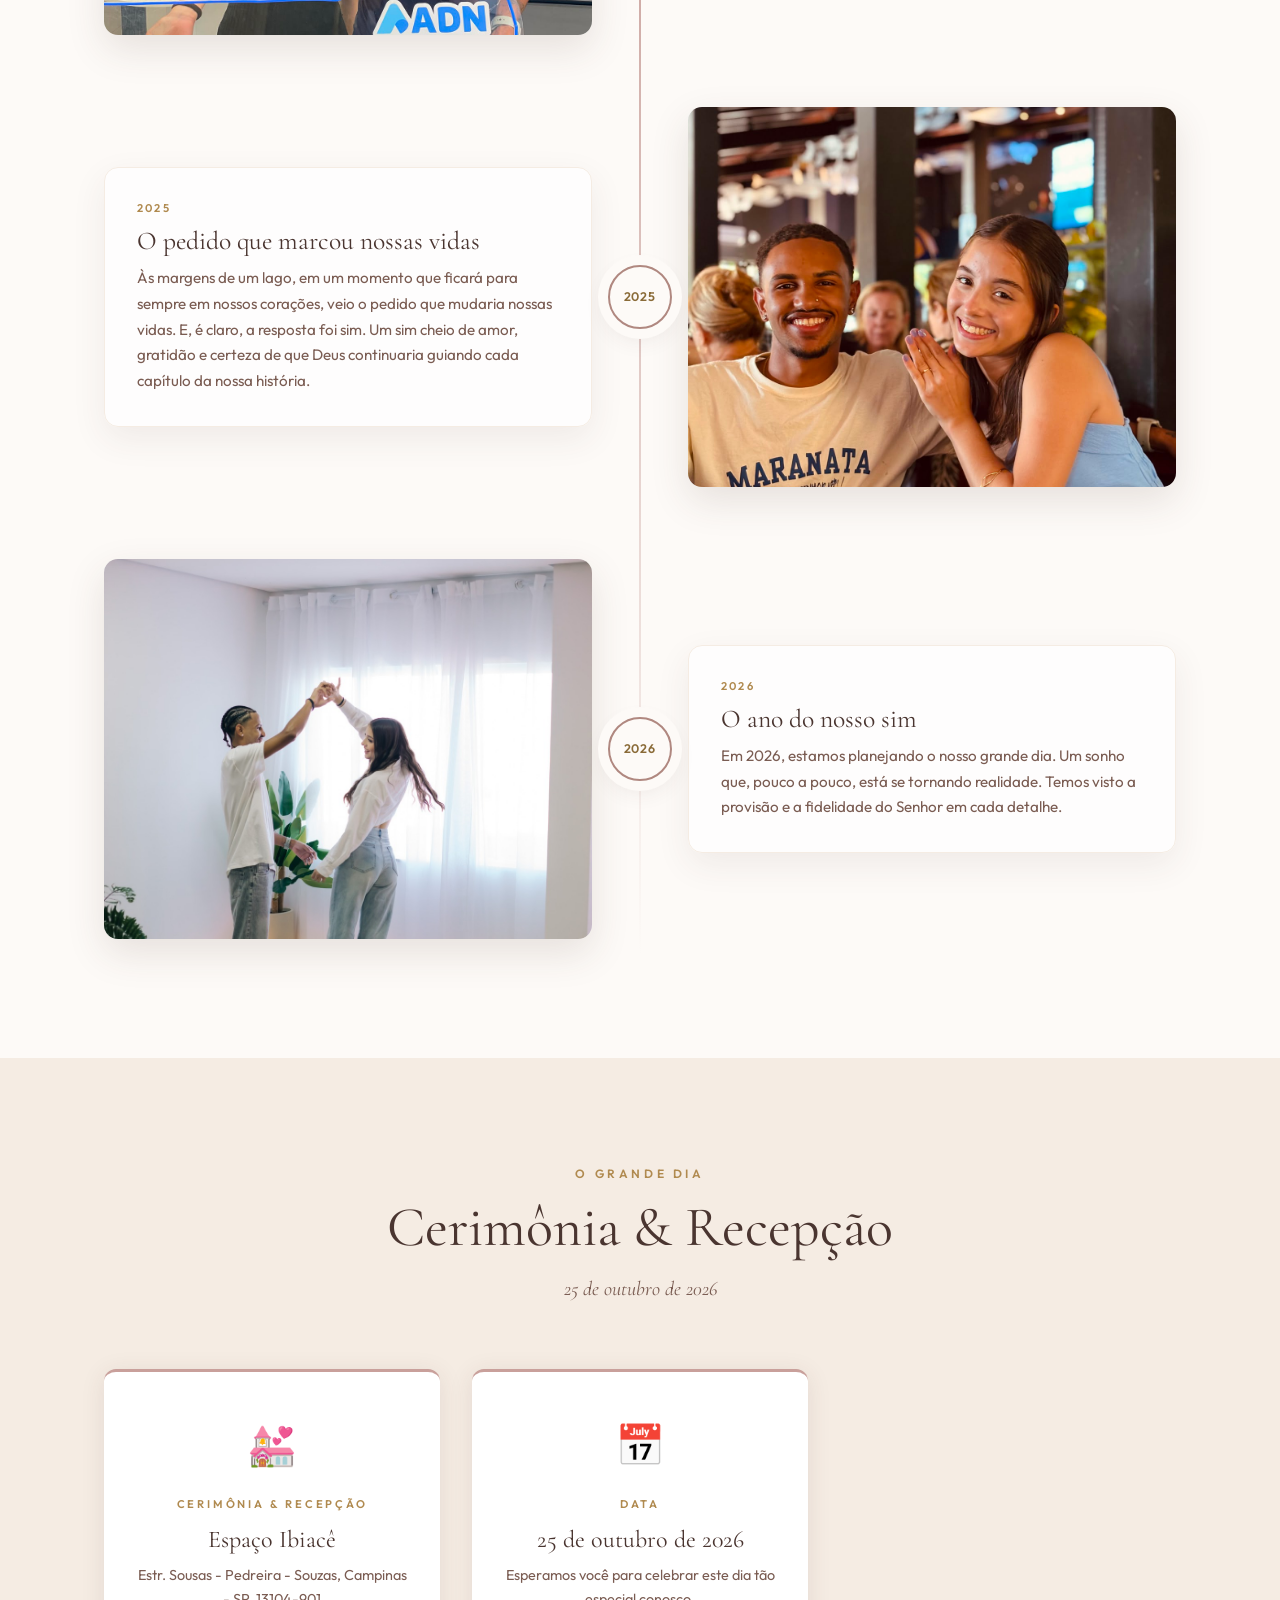
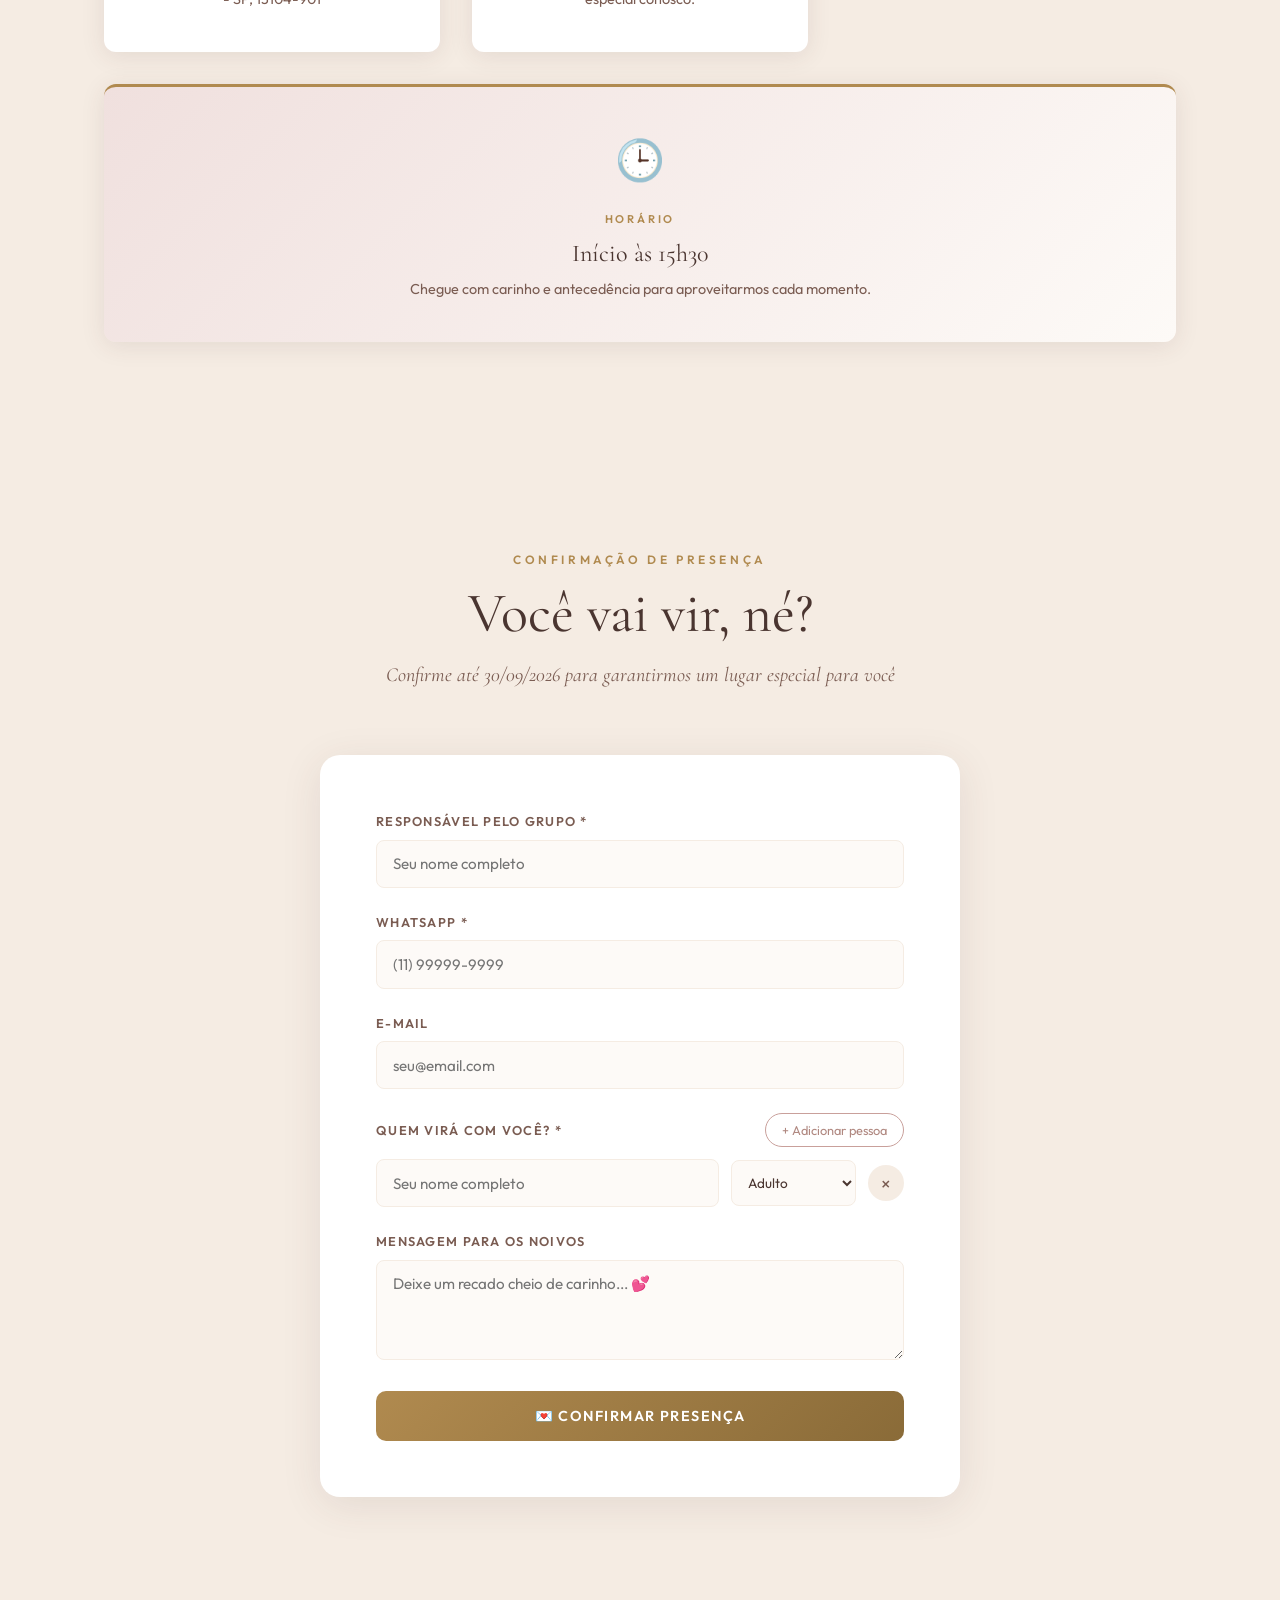
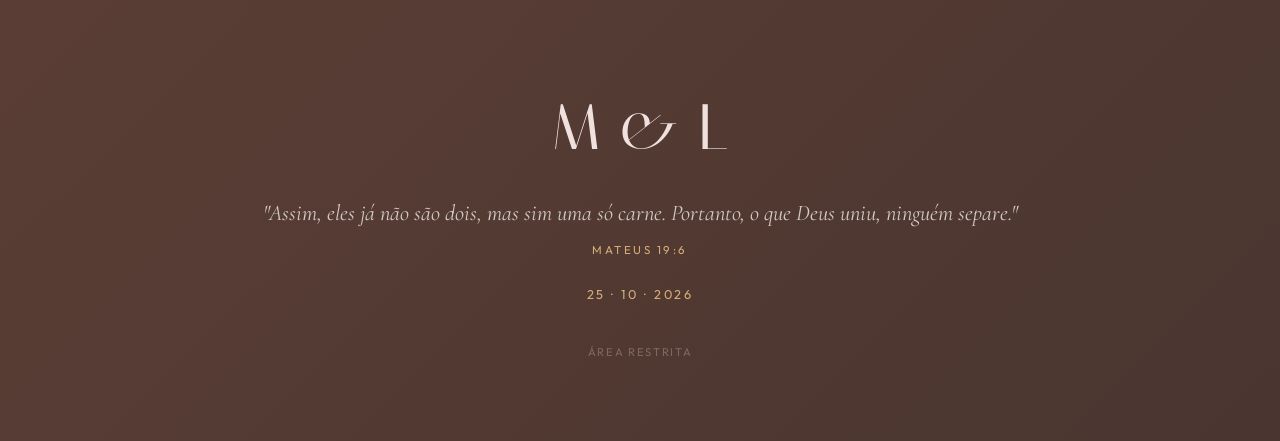
==== commit 0a46138e: "Ajusta pagamento cartao e integra Asaas" ====
--- a/index.html
+++ b/index.html
@@ -5,7 +5,7 @@
   <meta name="viewport" content="width=device-width, initial-scale=1.0">
   <meta name="description" content="Casamento de Mari e Lucas — 25 de outubro de 2026">
   <title>Mari & Lucas — 25.10.2026</title>
-  <link rel="stylesheet" href="style.css?v=timeline-ml">
+  <link rel="stylesheet" href="style.css?v=cartao-3x">
   <!-- Open Graph -->
   <meta property="og:title" content="Mari & Lucas — Nosso Casamento">
   <meta property="og:description" content="Junte-se a nós neste dia especial — 25 de outubro de 2026">
@@ -235,7 +235,7 @@
     <h1 class="hero-names">
       Mari <span class="hero-ampersand">&amp;</span> Lucas
     </h1>
-    <p class="hero-date">25 de outubro de 2026 · São Paulo</p>
+    <p class="hero-date">25 de outubro de 2026</p>
 
     <div class="countdown hero-countdown">
       <div class="countdown-item">
@@ -498,8 +498,8 @@
 
     <p class="presentes-intro">
       Sua presença já é o maior presente. Se quiser nos mimar com algo especial,
-      preparamos esta lista com muito carinho. Você poderá usar Pix ou, quando
-      configurado, pagar pelo Asaas com cartão ou boleto. 💛
+      preparamos esta lista com muito carinho. Você poderá usar Pix ou parcelar
+      em até 3x sem juros no cartão de crédito. 💛
     </p>
 
     <div id="presentes-grid" class="presentes-grid">
@@ -524,7 +524,7 @@
 
       <p class="modal-instrucao">
         Escolha como deseja presentear. O Pix continua sendo a opção mais simples,
-        e o pagamento pelo Asaas ficará disponível para cartão ou boleto.
+        e também é possível parcelar em até 3x sem juros no cartão de crédito.
       </p>
 
       <div class="payment-choice">
@@ -543,10 +543,10 @@
       <button id="btn-ja-fiz-pix" class="btn-primary">✓ Já fiz o Pix</button>
 
       <div class="payment-choice payment-choice-asaas">
-        <span class="payment-choice-label">Asaas</span>
-        <p>Use cartão, boleto ou outra opção disponível no checkout do Asaas.</p>
-        <button id="btn-pagar-asaas" class="btn-asaas" type="button">Pagar pelo Asaas</button>
-        <div id="asaas-status" class="payment-status">Em breve: aguardando configuração do link/API.</div>
+        <span class="payment-choice-label">Cartão de crédito</span>
+        <p>Parcele seu presente em até 3x sem juros.</p>
+        <button id="btn-pagar-asaas" class="btn-asaas" type="button">Pagar em até 3x sem juros</button>
+        <div id="asaas-status" class="payment-status">Pagamento seguro por cartão de crédito.</div>
       </div>
 
       <button onclick="fecharModal()" class="btn-secondary">Voltar para presentes</button>
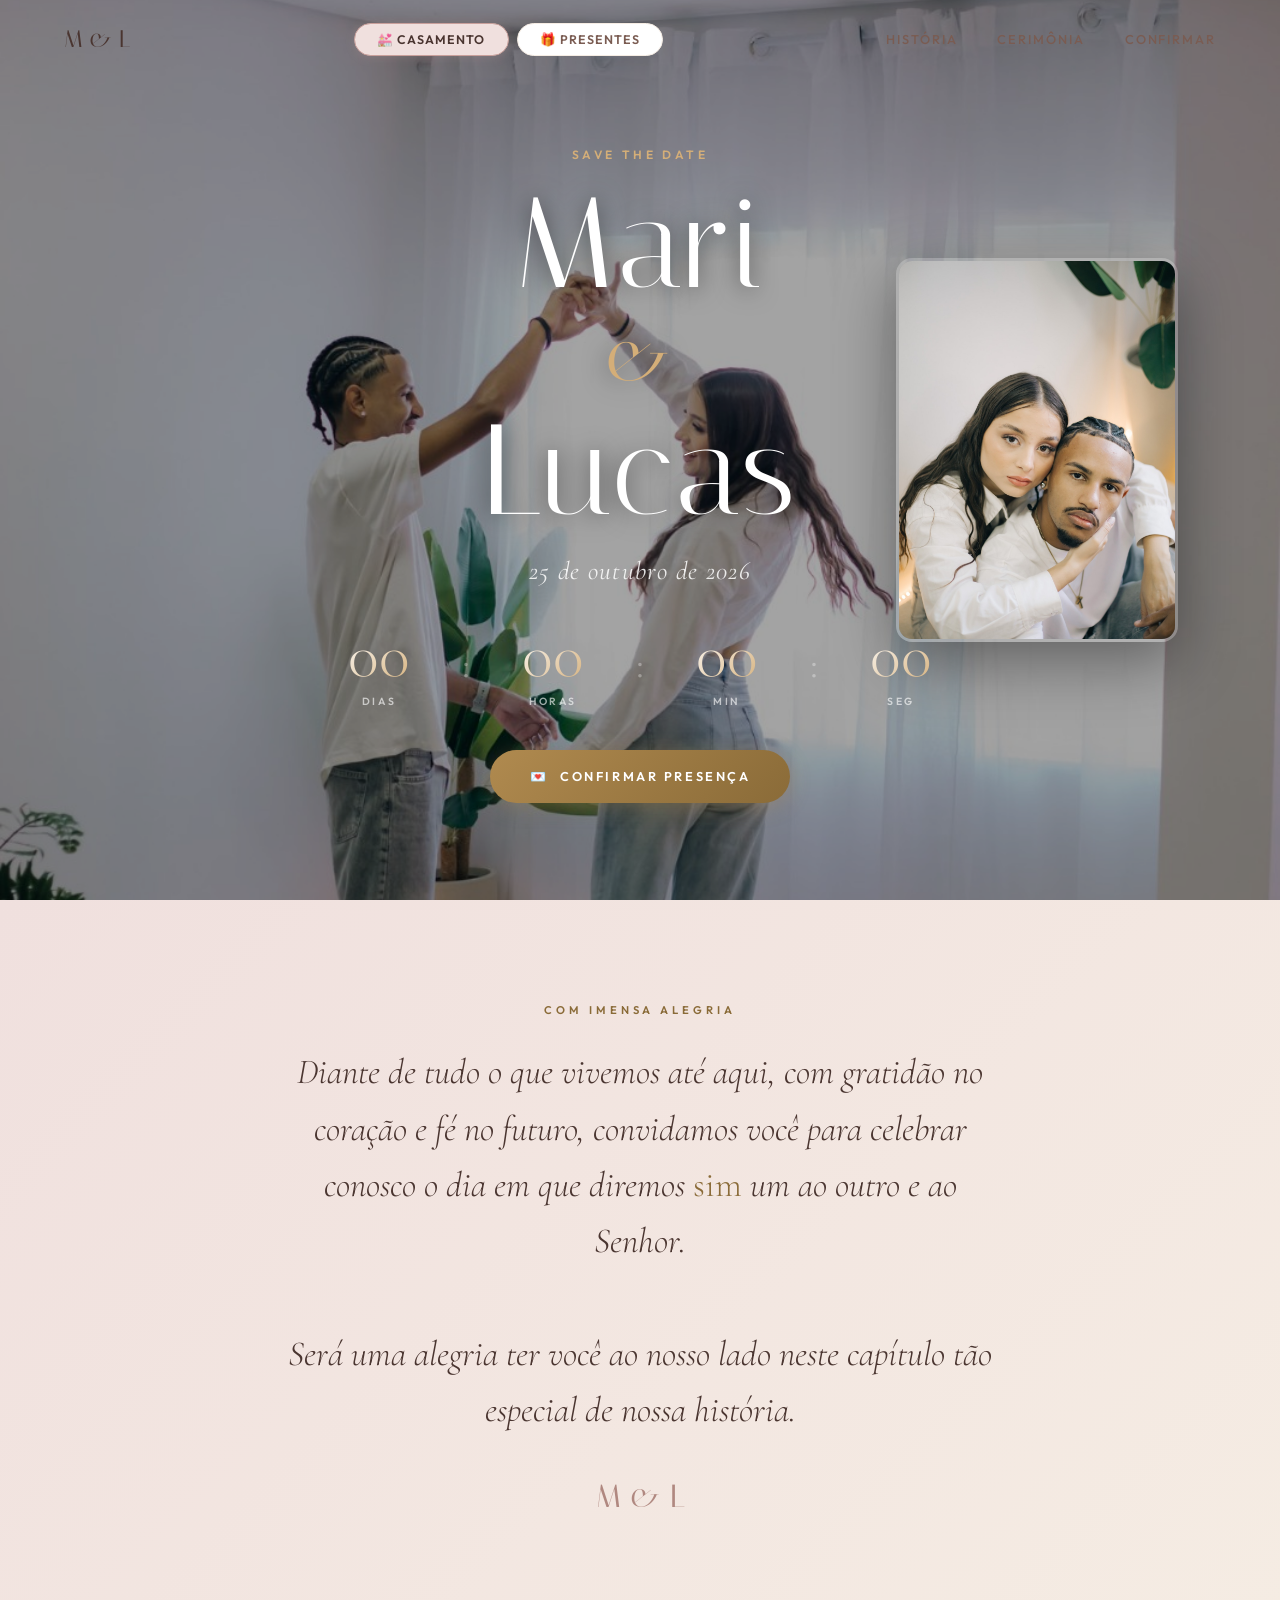
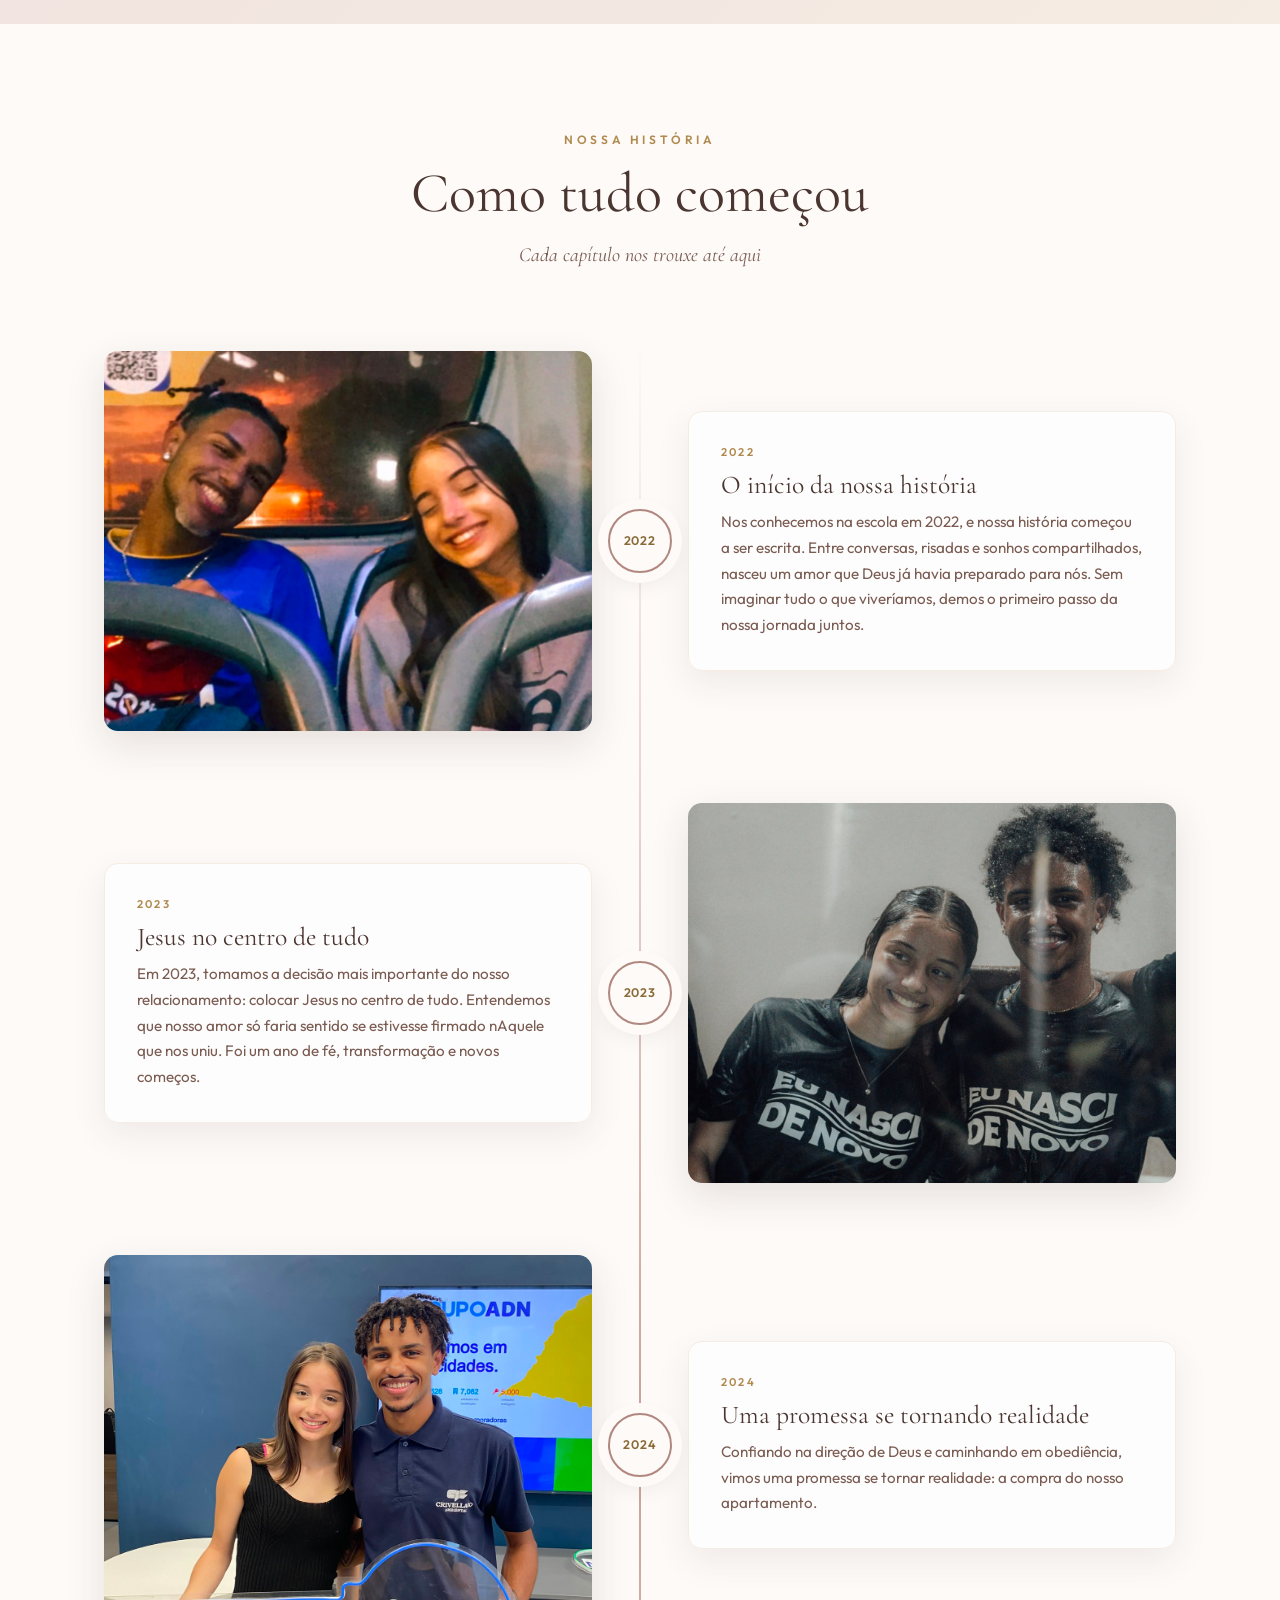
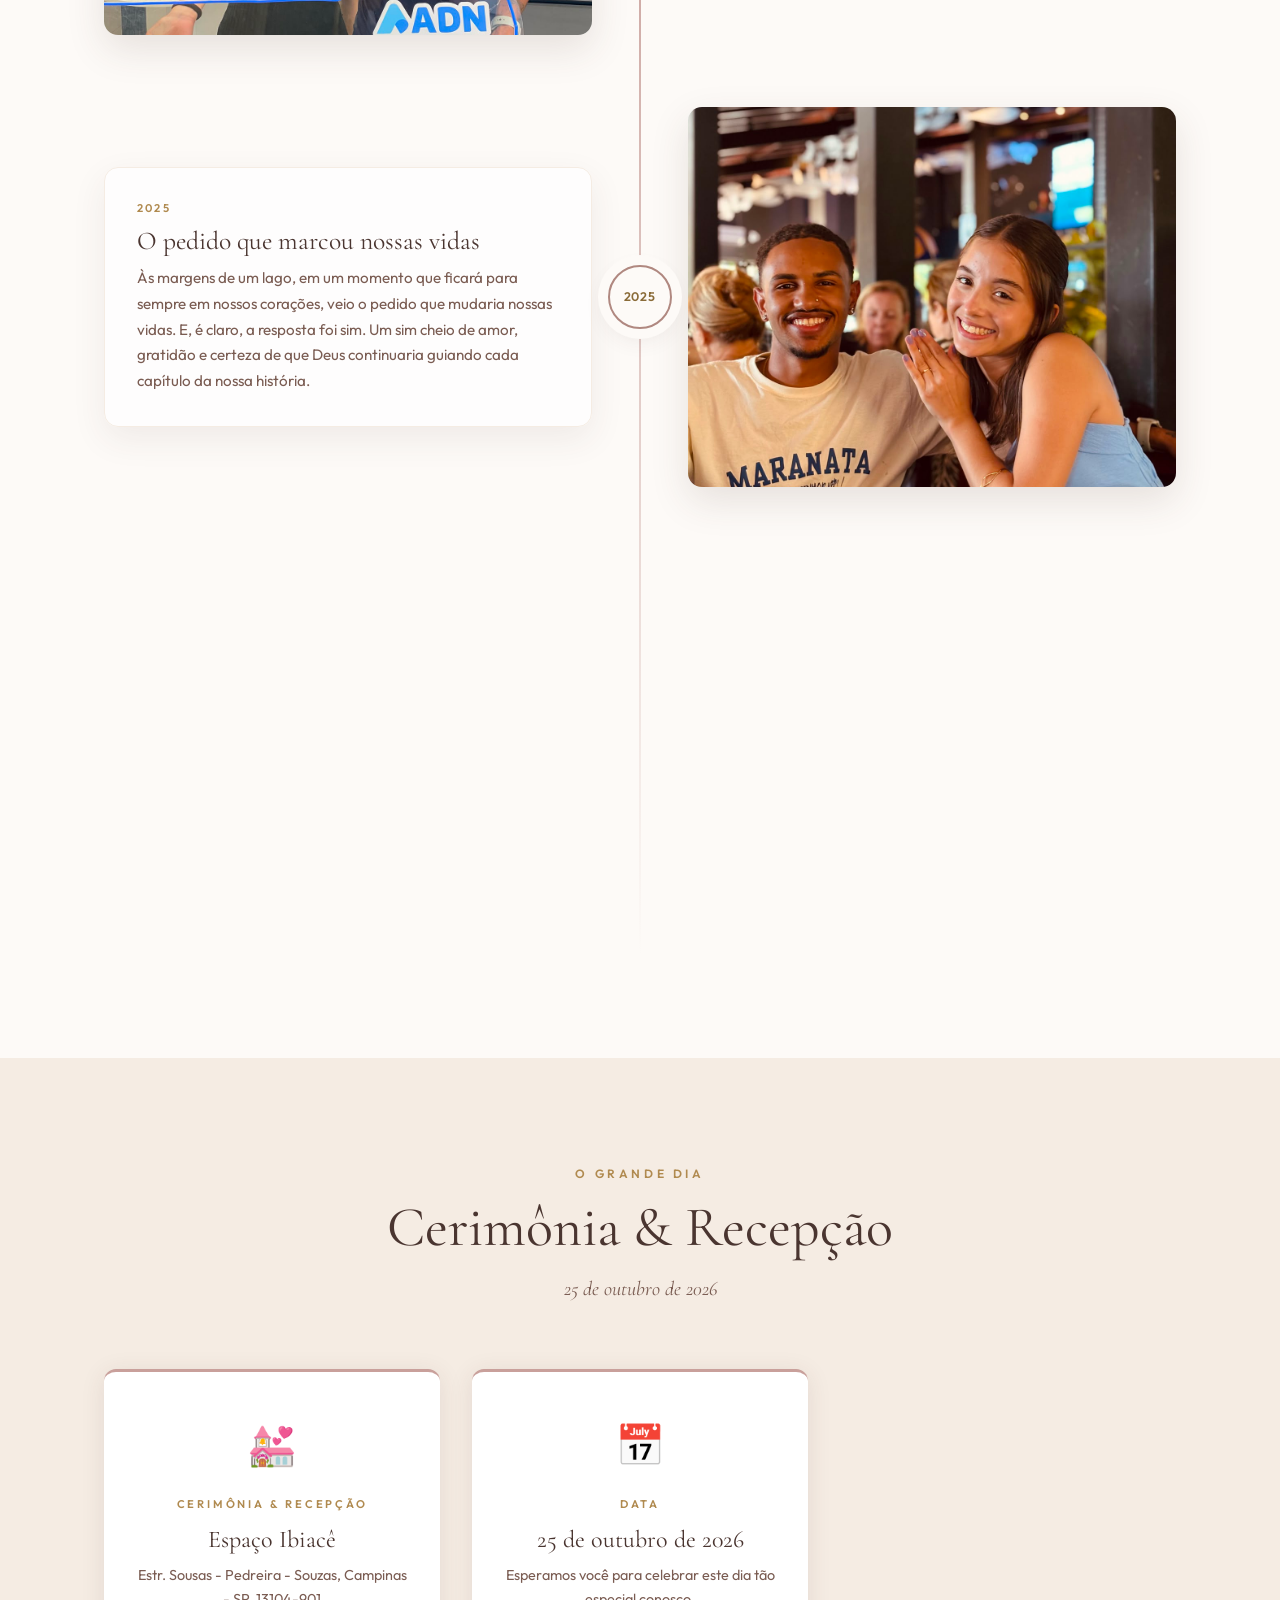
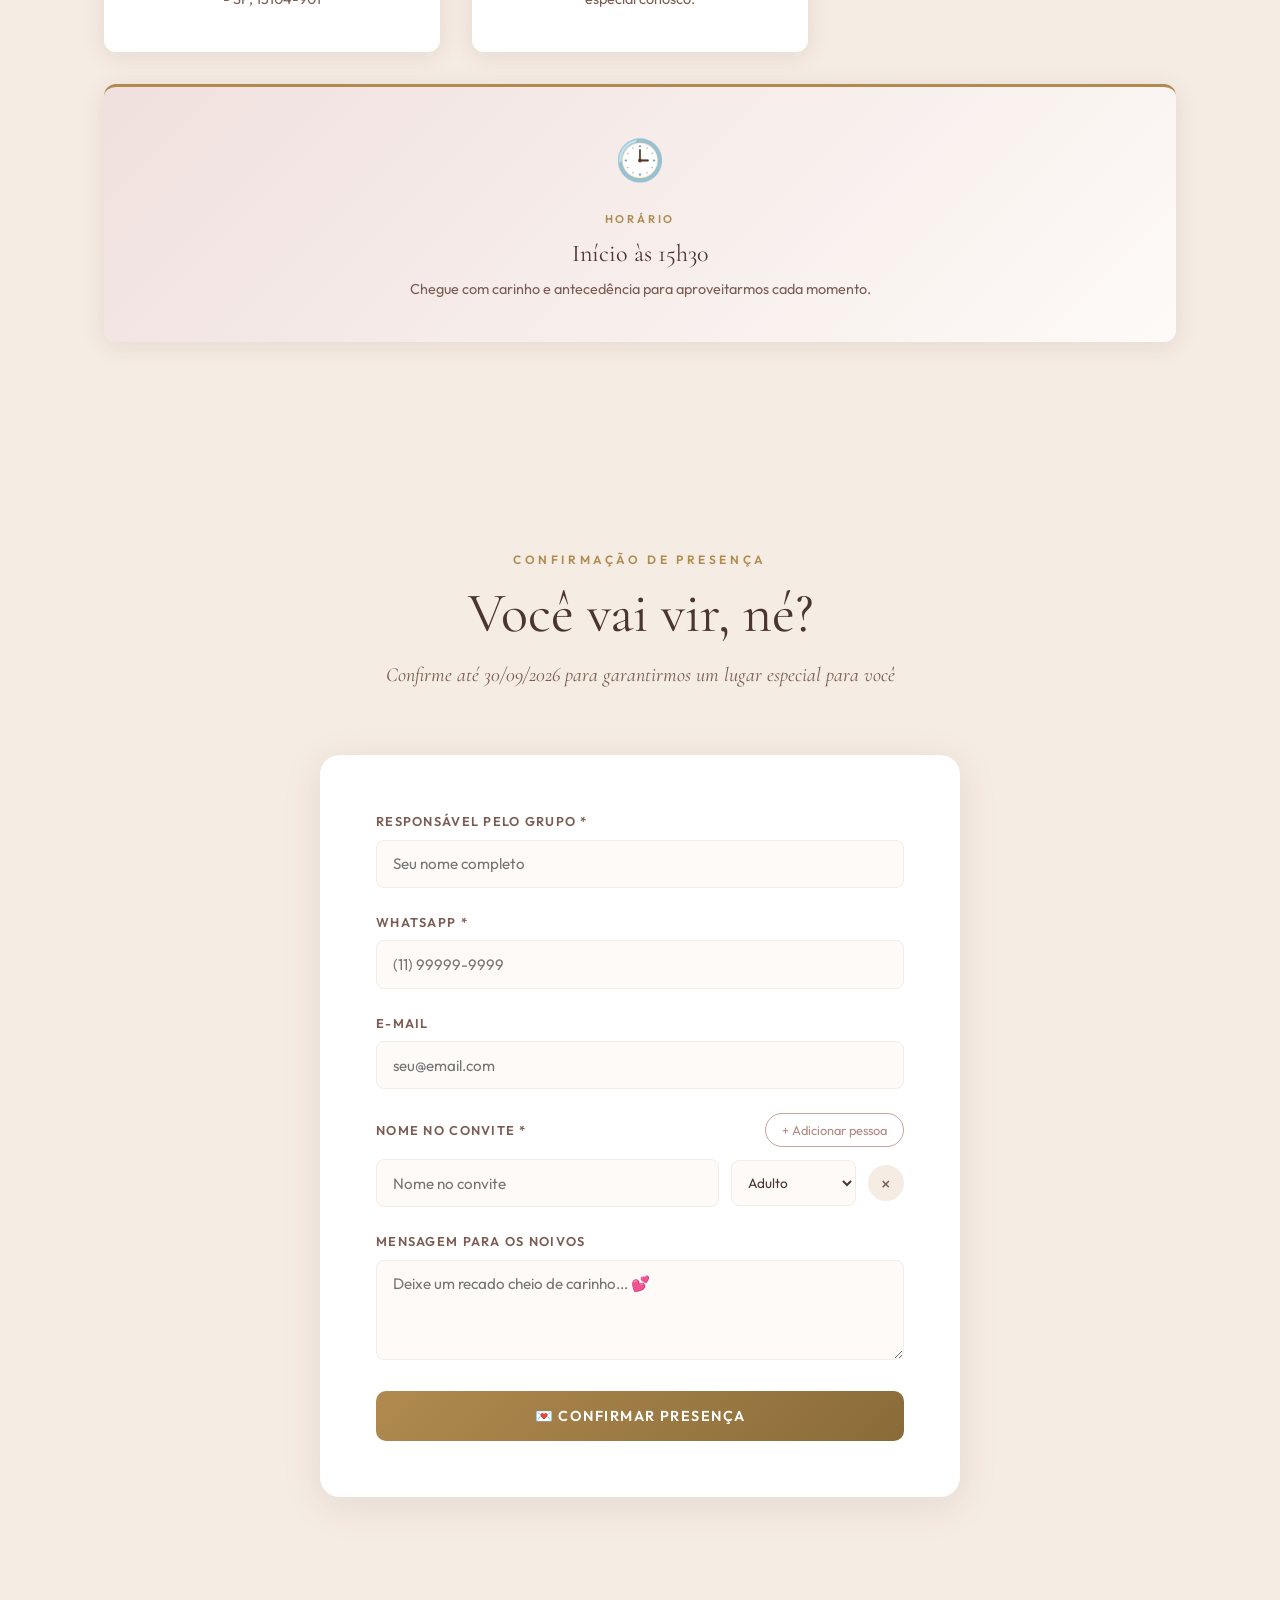
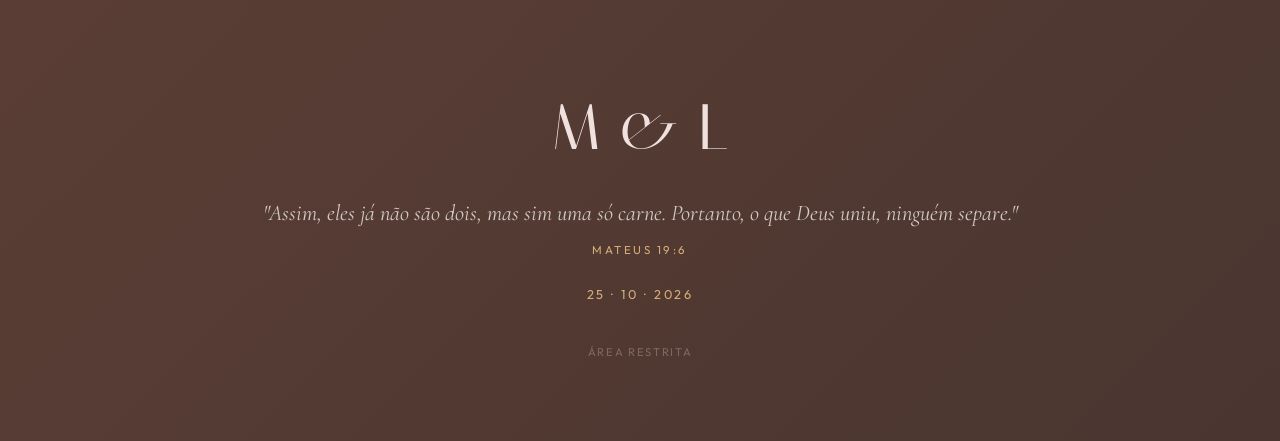
==== commit 7c5df660: "Ajusta campo nome no convite" ====
--- a/index.html
+++ b/index.html
@@ -5,7 +5,7 @@
   <meta name="viewport" content="width=device-width, initial-scale=1.0">
   <meta name="description" content="Casamento de Mari e Lucas — 25 de outubro de 2026">
   <title>Mari & Lucas — 25.10.2026</title>
-  <link rel="stylesheet" href="style.css?v=cartao-3x">
+  <link rel="stylesheet" href="style.css?v=valor-livre">
   <!-- Open Graph -->
   <meta property="og:title" content="Mari & Lucas — Nosso Casamento">
   <meta property="og:description" content="Junte-se a nós neste dia especial — 25 de outubro de 2026">
@@ -440,7 +440,7 @@
         <!-- Lista de convidados -->
         <div class="form-group">
           <div class="convidados-header">
-            <label class="form-label" style="margin:0;">Quem virá com você? *</label>
+            <label class="form-label" style="margin:0;">Nome no convite *</label>
             <button type="button" id="btn-add-convidado" class="btn-add-convidado">
               + Adicionar pessoa
             </button>
@@ -448,7 +448,7 @@
 
           <div id="convidados-container">
             <div class="convidado-row">
-              <input type="text" class="form-input convidado-nome" placeholder="Seu nome completo" required>
+              <input type="text" class="form-input convidado-nome" placeholder="Nome no convite" required>
               <select class="convidado-faixa">
                 <option value="adulto">Adulto</option>
                 <option value="crianca">Criança (≤12)</option>
@@ -498,8 +498,8 @@
 
     <p class="presentes-intro">
       Sua presença já é o maior presente. Se quiser nos mimar com algo especial,
-      preparamos esta lista com muito carinho. Você poderá usar Pix ou parcelar
-      em até 3x sem juros no cartão de crédito. 💛
+      preparamos esta lista com muito carinho. Escolha um presente e, se quiser,
+      informe o valor que deseja contribuir. 💛
     </p>
 
     <div id="presentes-grid" class="presentes-grid">
@@ -520,16 +520,25 @@
     <div id="modal-step-1" class="modal-step active">
       <span class="section-eyebrow">Você escolheu</span>
       <h3 class="modal-presente-nome" id="modal-nome">—</h3>
-      <div class="modal-presente-valor" id="modal-valor">—</div>
+      <div class="modal-presente-valor" id="modal-valor">Valor livre</div>
 
       <p class="modal-instrucao">
-        Escolha como deseja presentear. O Pix continua sendo a opção mais simples,
-        e também é possível parcelar em até 3x sem juros no cartão de crédito.
+        Informe o valor que deseja contribuir para este presente. Se preferir,
+        você também pode apenas confirmar sua intenção sem escolher um valor agora.
       </p>
+
+      <div class="gift-value-box">
+        <label class="form-label" for="modal-valor-livre">Valor do presente</label>
+        <div class="gift-value-input">
+          <span>R$</span>
+          <input class="form-input" type="number" id="modal-valor-livre" min="5" step="0.01" placeholder="Digite o valor">
+        </div>
+        <div class="gift-value-help">Para cartão, o valor mínimo é R$ 5,00.</div>
+      </div>
 
       <div class="payment-choice">
         <span class="payment-choice-label">Pix</span>
-        <p>Copie a chave, faça o Pix no seu banco e depois confirme o presente.</p>
+        <p>Copie a chave, faça o Pix com o valor que desejar e depois confirme o presente.</p>
       </div>
 
       <div class="pix-box">
@@ -544,7 +553,7 @@
 
       <div class="payment-choice payment-choice-asaas">
         <span class="payment-choice-label">Cartão de crédito</span>
-        <p>Parcele seu presente em até 3x sem juros.</p>
+        <p>Digite o valor acima e parcele em até 3x sem juros.</p>
         <button id="btn-pagar-asaas" class="btn-asaas" type="button">Pagar em até 3x sem juros</button>
         <div id="asaas-status" class="payment-status">Pagamento seguro por cartão de crédito.</div>
       </div>
--- a/style.css
+++ b/style.css
@@ -1023,6 +1023,37 @@
   margin-bottom: 1.5rem;
 }
 
+.gift-value-box {
+  background: var(--white);
+  border: 1px solid var(--cream-dark);
+  border-radius: var(--radius);
+  padding: 1rem;
+  margin-bottom: 1rem;
+}
+
+.gift-value-input {
+  display: flex;
+  align-items: center;
+  gap: 0.65rem;
+}
+
+.gift-value-input span {
+  font-family: 'Cormorant Garamond', serif;
+  font-size: 1.4rem;
+  color: var(--gold-dark);
+}
+
+.gift-value-input .form-input {
+  flex: 1;
+  margin: 0;
+}
+
+.gift-value-help {
+  margin-top: 0.5rem;
+  font-size: 0.78rem;
+  color: var(--brown-mid);
+}
+
 .payment-choice {
   background: rgba(255,255,255,0.68);
   border: 1px solid var(--cream-dark);
